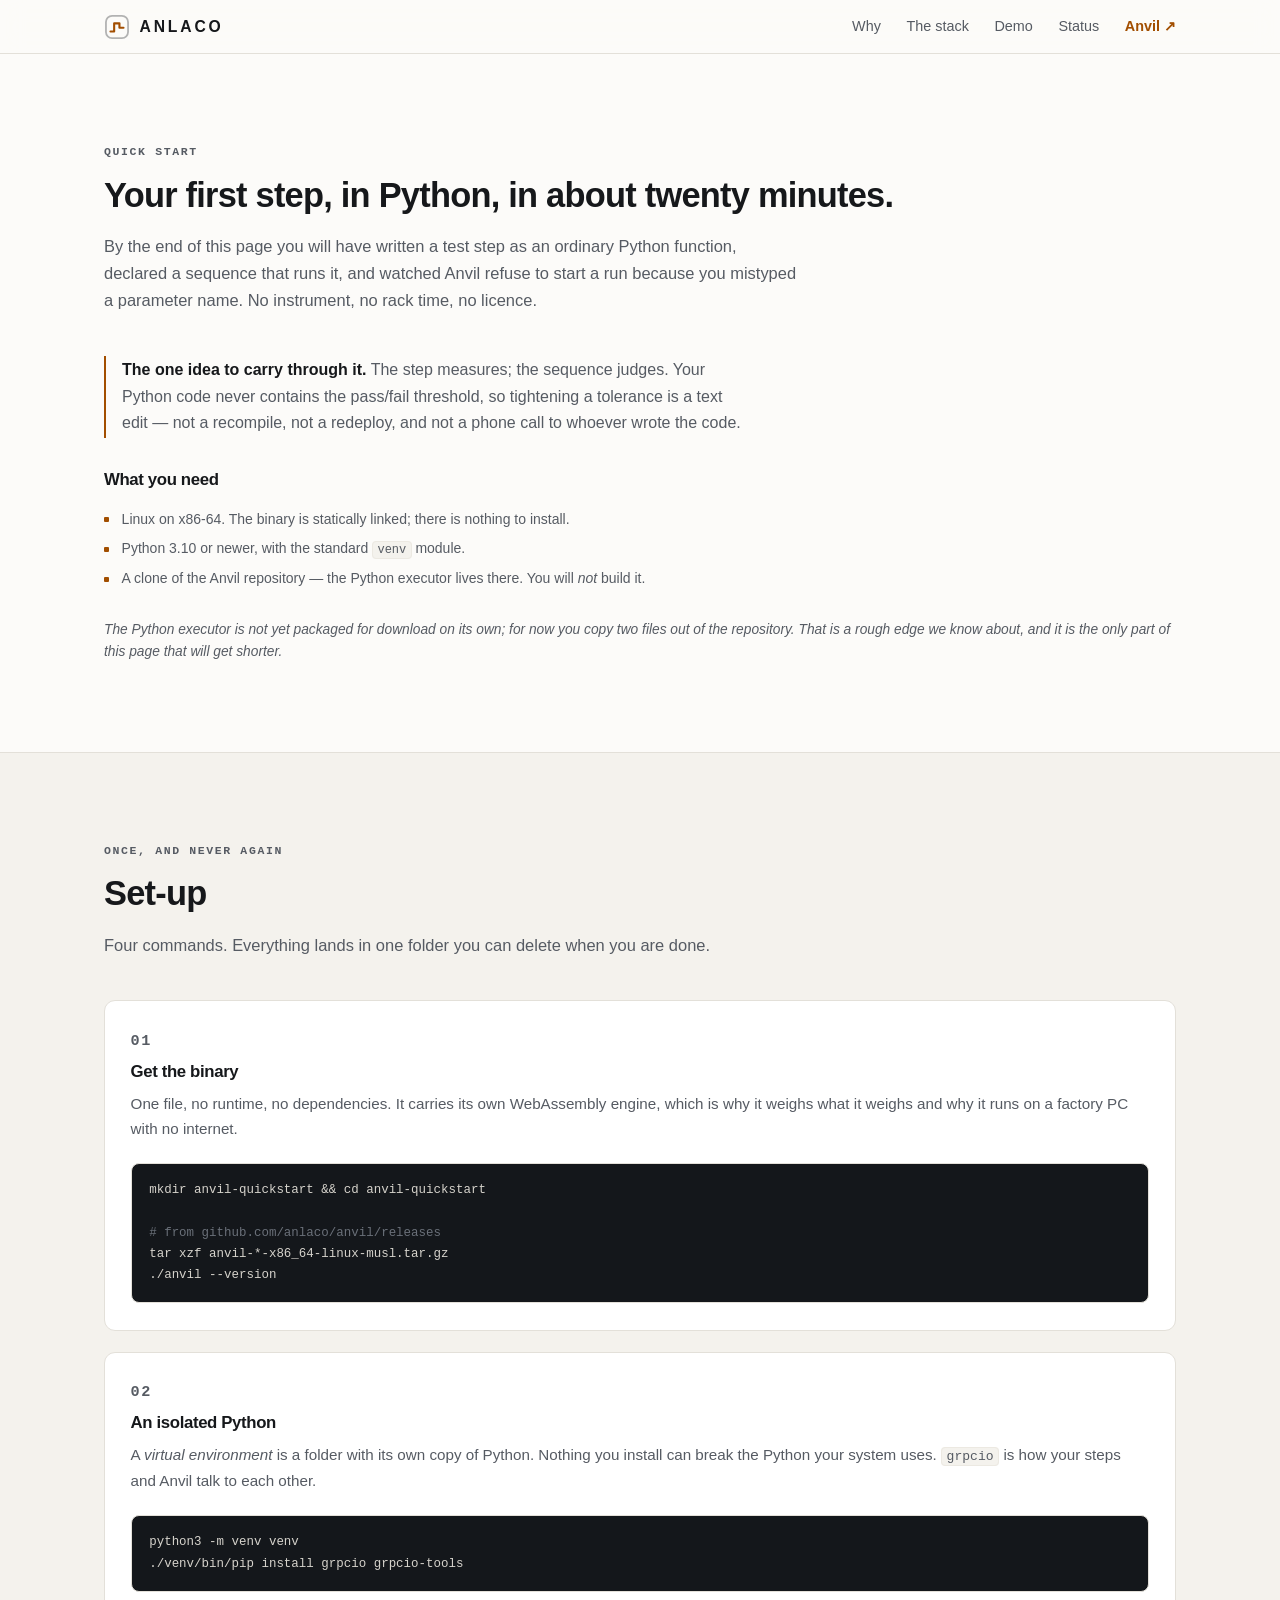
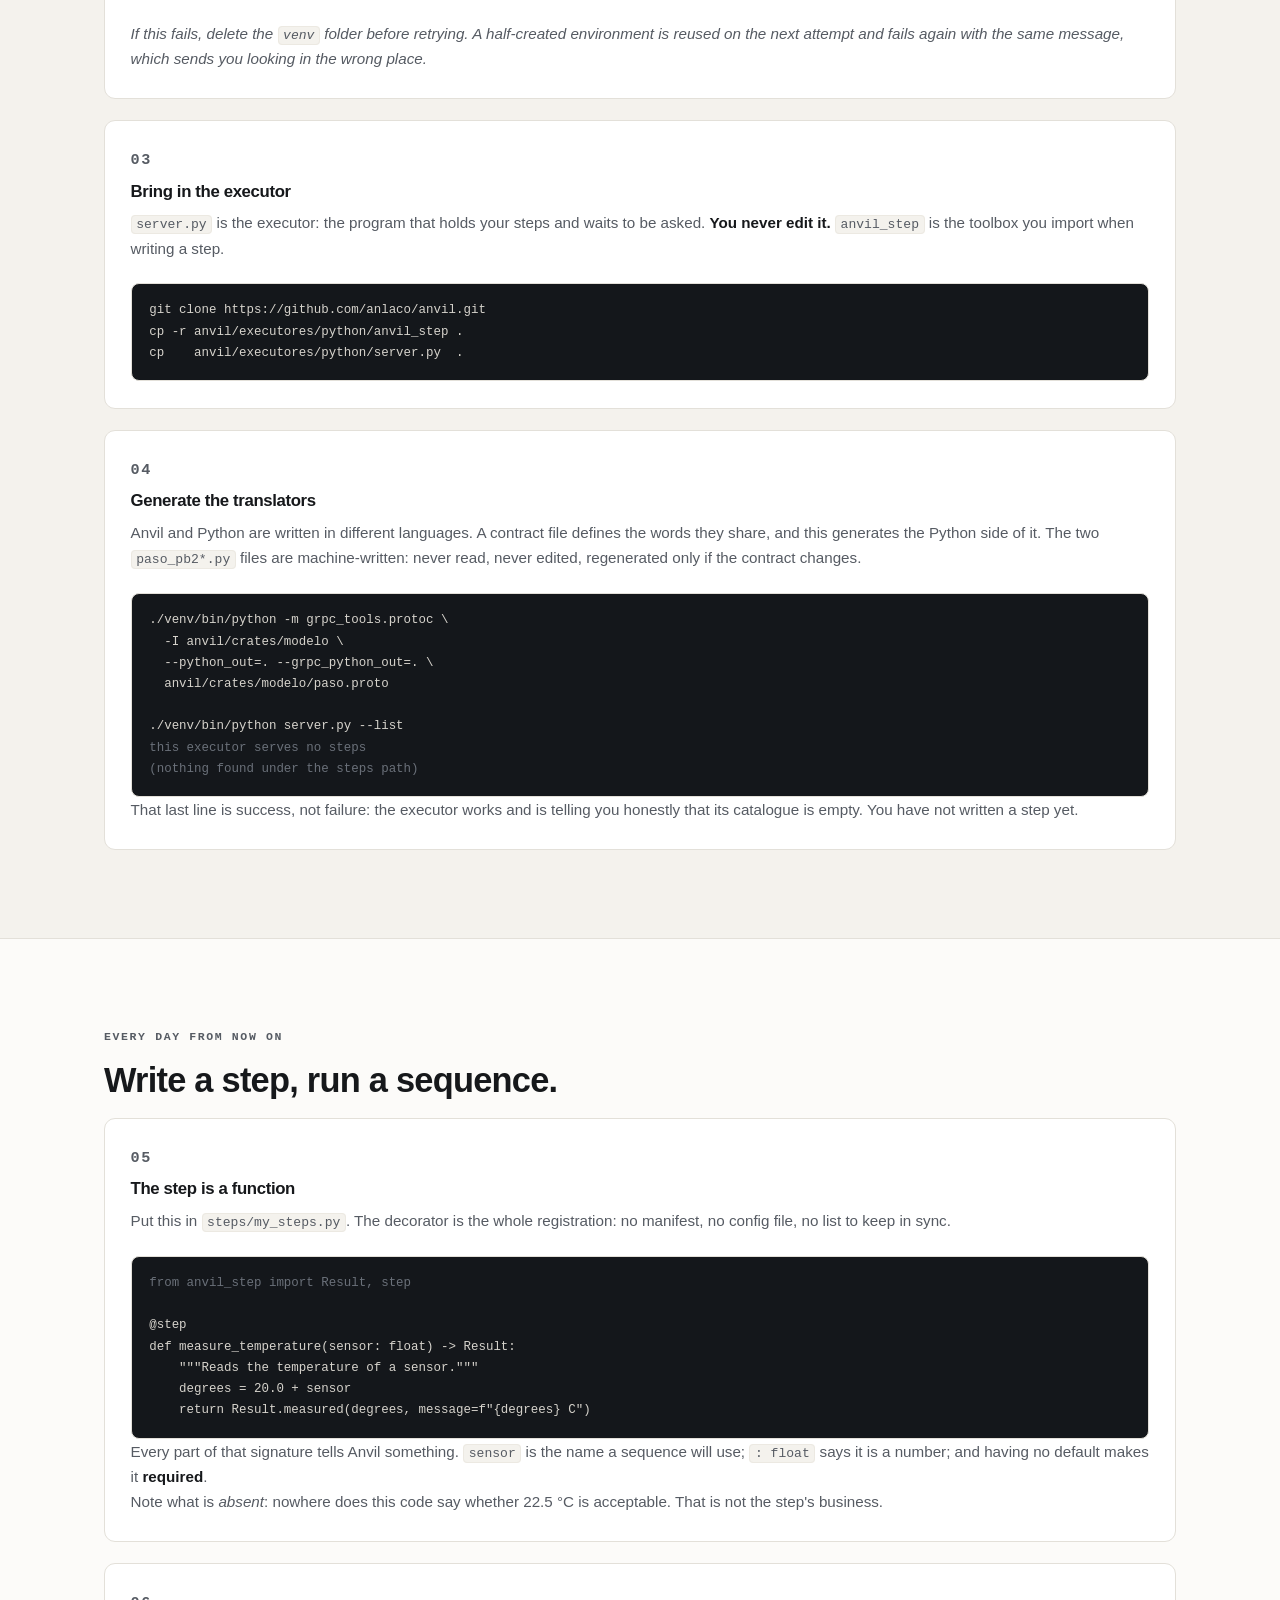
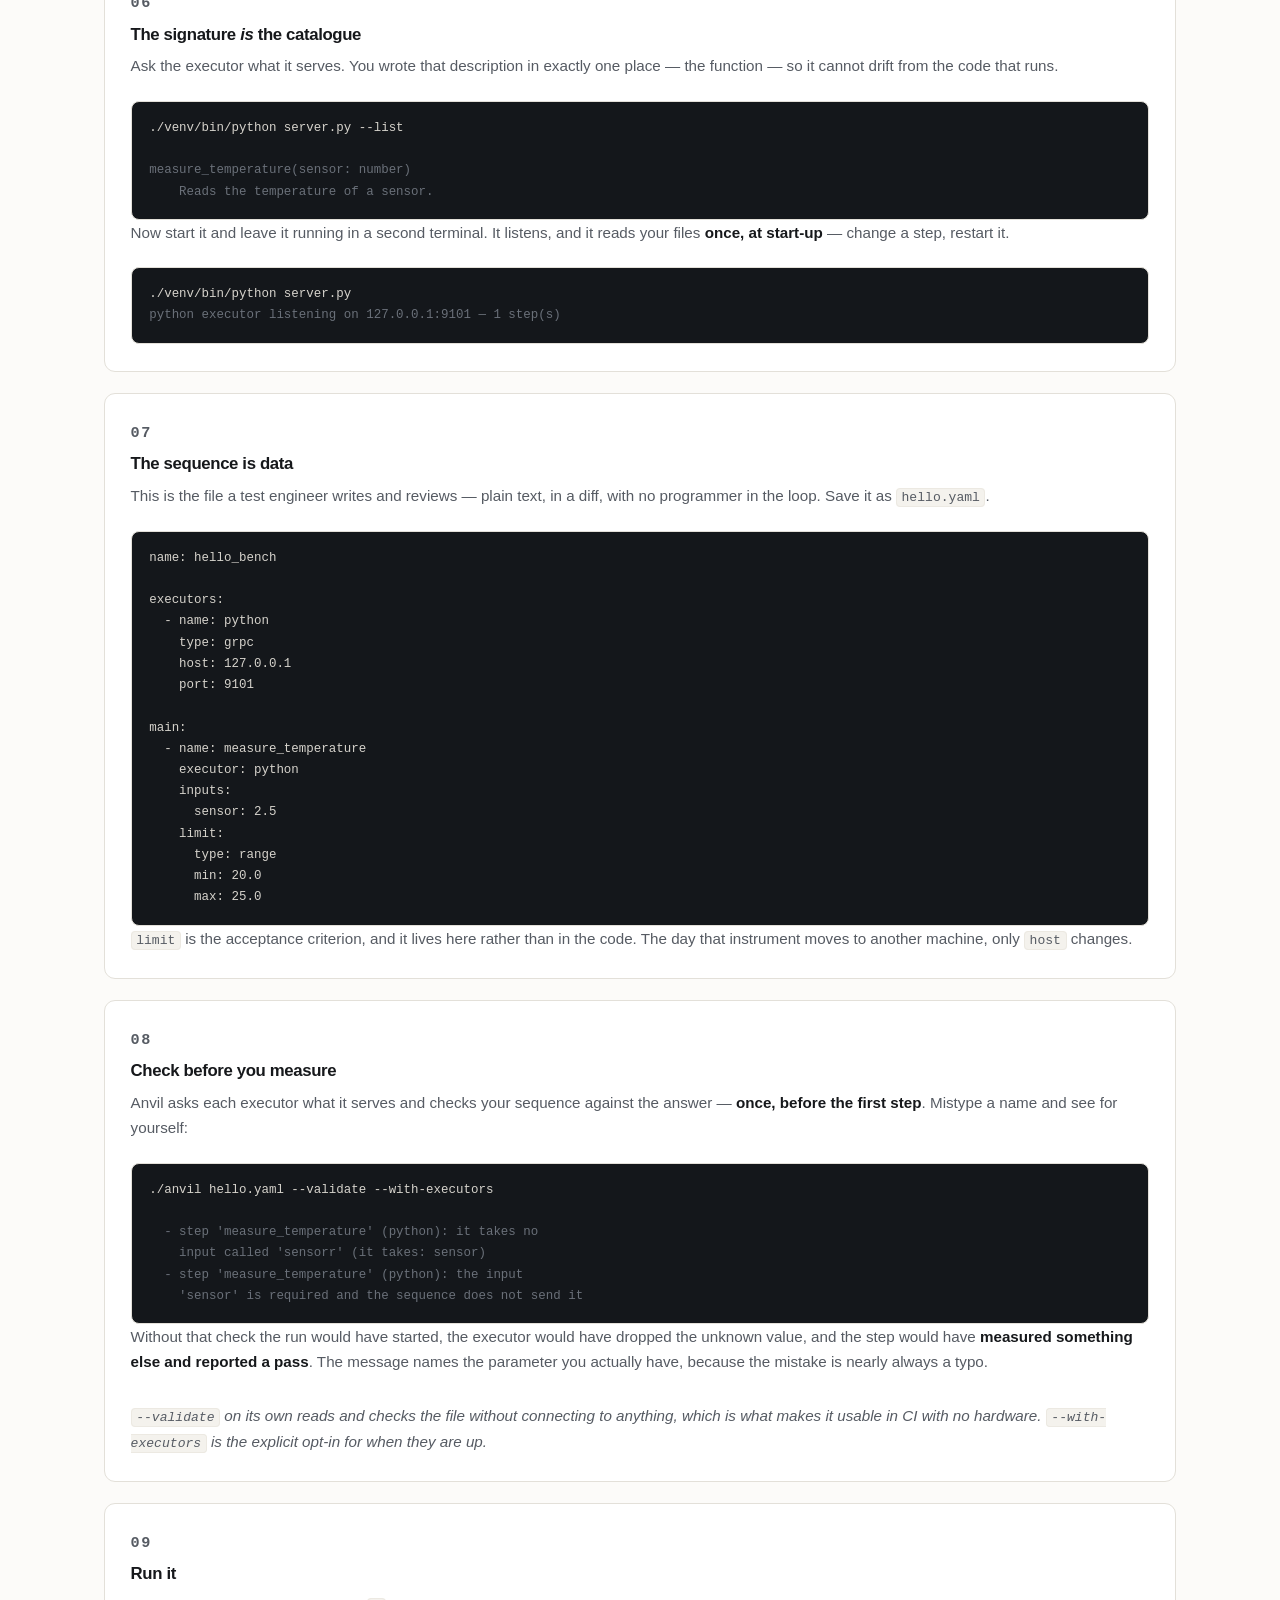
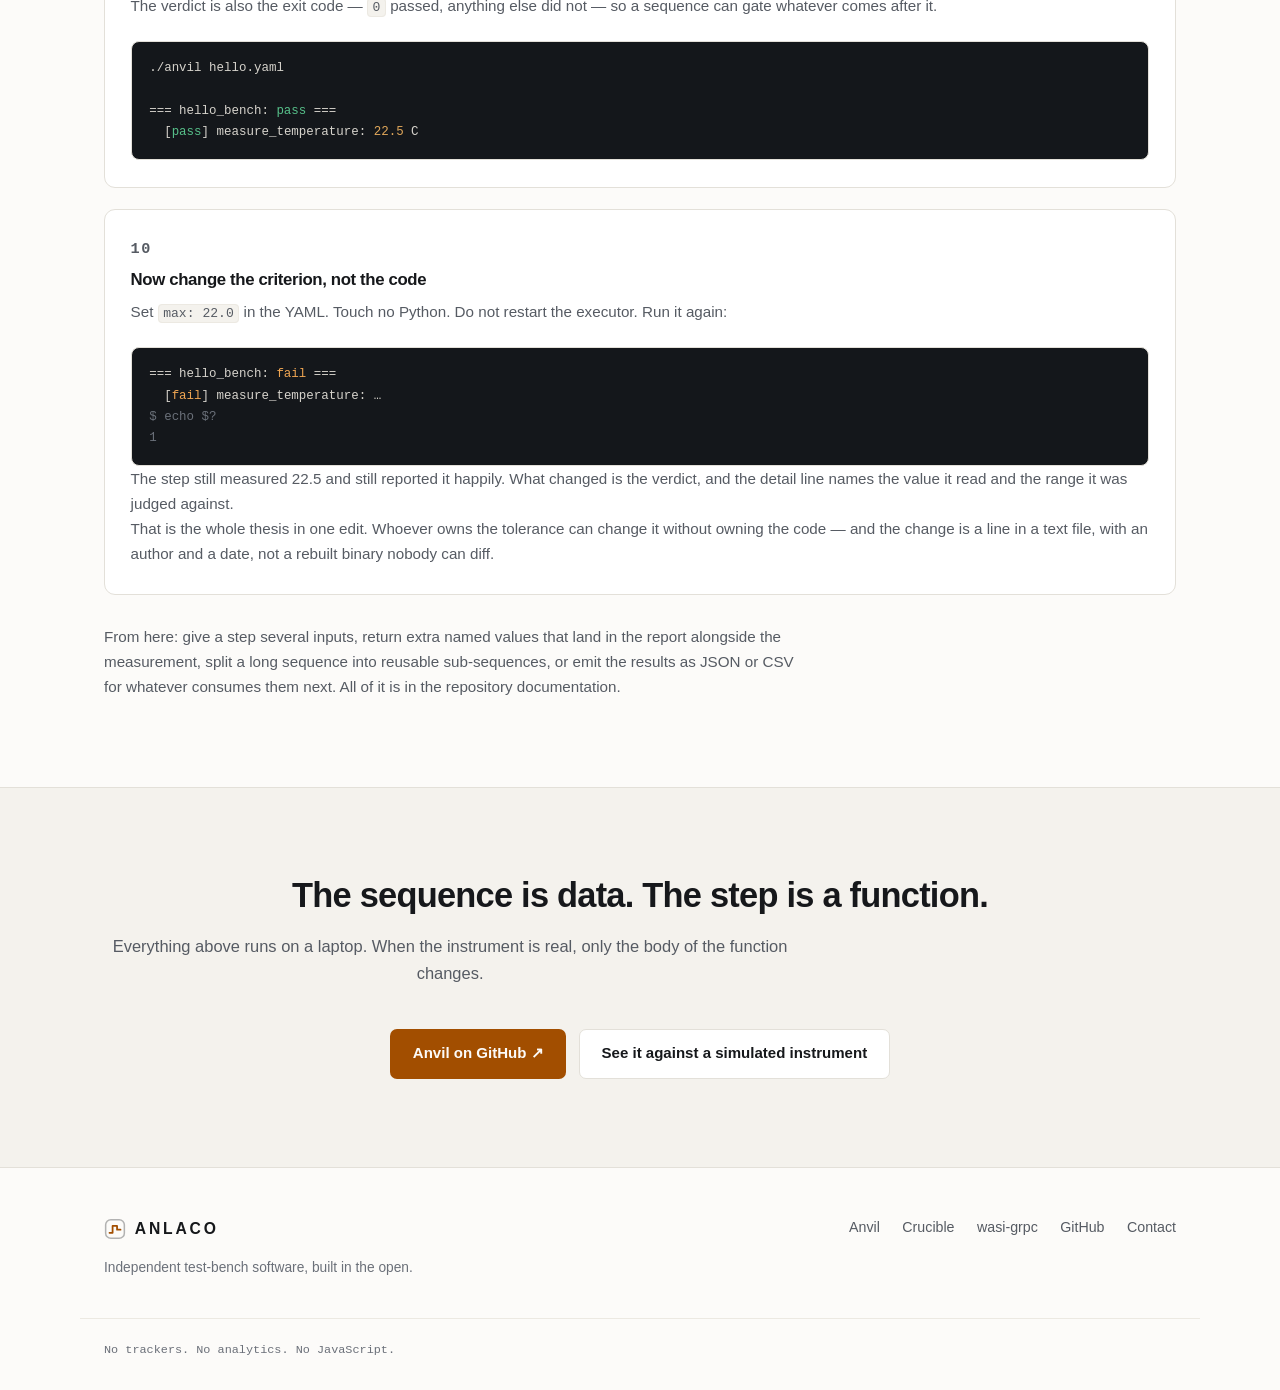
==== quickstart.html @ f44d519d "quickstart: escribir un paso en Python, de cero a secuencia corriendo La home enseña la demo contra " ====
<!DOCTYPE html>
<html lang="en">
<head>
<meta charset="utf-8">
<meta name="viewport" content="width=device-width, initial-scale=1">
<title>Quick start — write your first Anvil step in Python</title>
<meta name="description" content="From nothing to a running test sequence in about twenty minutes: write a step as a plain Python function, declare the sequence in YAML, and let Anvil check your names before it touches a unit. No instrument required.">
<meta name="theme-color" content="#0e1013" media="(prefers-color-scheme: dark)">
<meta name="theme-color" content="#fcfbf9" media="(prefers-color-scheme: light)">
<link rel="icon" href="favicon.svg" type="image/svg+xml">
<link rel="stylesheet" href="style.css">
<meta property="og:title" content="Quick start — write your first Anvil step in Python">
<meta property="og:description" content="A step is a decorated Python function. A sequence is a YAML file. Anvil asks the executor what it serves and checks your sequence before the first measurement.">
<meta property="og:type" content="article">
<meta property="og:url" content="https://anlaco.github.io/quickstart.html">
</head>
<body>

<a class="skip" href="#main">Skip to content</a>

<header class="nav">
  <div class="nav-inner">
    <a class="brand" href="/" aria-label="ANLACO — home">
      <svg class="mark" width="26" height="26" viewBox="0 0 32 32" aria-hidden="true">
        <rect x="2.4" y="2.4" width="27.2" height="27.2" rx="7.5" class="mark-frame"/>
        <path d="M8 21.5 L12.5 21.5 L12.5 11.5 L19 11.5 L19 17 L24 17" class="mark-trace"/>
      </svg>
      <span class="wordmark">ANLACO</span>
    </a>
    <nav aria-label="Main">
      <a href="/#thesis">Why</a>
      <a href="/#stack">The stack</a>
      <a href="/#demo">Demo</a>
      <a href="/#status">Status</a>
      <a class="nav-cta" href="https://github.com/anlaco/anvil">Anvil&nbsp;↗</a>
    </nav>
  </div>
</header>

<main id="main">

<!-- ─────────────────────────────── HERO ─────────────────────────────── -->
<section class="section">
  <div class="wrap">
    <p class="kicker">Quick start</p>
    <h2>Your first step, in Python, in about twenty minutes.</h2>
    <p class="intro">
      By the end of this page you will have written a test step as an ordinary
      Python function, declared a sequence that runs it, and watched Anvil
      refuse to start a run because you mistyped a parameter name. No
      instrument, no rack time, no licence.
    </p>

    <p class="hook">
      <strong>The one idea to carry through it.</strong> The step measures; the
      sequence judges. Your Python code never contains the pass/fail threshold,
      so tightening a tolerance is a text edit — not a recompile, not a
      redeploy, and not a phone call to whoever wrote the code.
    </p>

    <h3>What you need</h3>
    <ul class="facts">
      <li>Linux on x86-64. The binary is statically linked; there is nothing to install.</li>
      <li>Python 3.10 or newer, with the standard <code>venv</code> module.</li>
      <li>A clone of the Anvil repository — the Python executor lives there. You will <em>not</em> build it.</li>
    </ul>

    <p class="fineprint">
      The Python executor is not yet packaged for download on its own; for now
      you copy two files out of the repository. That is a rough edge we know
      about, and it is the only part of this page that will get shorter.
    </p>
  </div>
</section>

<!-- ───────────────────────────── SET-UP ─────────────────────────────── -->
<section class="band">
  <div class="wrap">
    <p class="kicker">Once, and never again</p>
    <h2>Set-up</h2>
    <p class="intro">
      Four commands. Everything lands in one folder you can delete when you are
      done.
    </p>

    <div class="steps steps-linear">

      <article class="step">
        <p class="step-n">01</p>
        <h3>Get the binary</h3>
        <p>
          One file, no runtime, no dependencies. It carries its own WebAssembly
          engine, which is why it weighs what it weighs and why it runs on a
          factory PC with no internet.
        </p>
<pre class="cmd">mkdir anvil-quickstart &amp;&amp; cd anvil-quickstart

<span class="c-d"># from github.com/anlaco/anvil/releases</span>
tar xzf anvil-*-x86_64-linux-musl.tar.gz
./anvil --version</pre>
      </article>

      <article class="step">
        <p class="step-n">02</p>
        <h3>An isolated Python</h3>
        <p>
          A <em>virtual environment</em> is a folder with its own copy of
          Python. Nothing you install can break the Python your system uses.
          <code>grpcio</code> is how your steps and Anvil talk to each other.
        </p>
<pre class="cmd">python3 -m venv venv
./venv/bin/pip install grpcio grpcio-tools</pre>
        <p class="fineprint">
          If this fails, delete the <code>venv</code> folder before retrying.
          A half-created environment is reused on the next attempt and fails
          again with the same message, which sends you looking in the wrong
          place.
        </p>
      </article>

      <article class="step">
        <p class="step-n">03</p>
        <h3>Bring in the executor</h3>
        <p>
          <code>server.py</code> is the executor: the program that holds your
          steps and waits to be asked. <strong>You never edit it.</strong>
          <code>anvil_step</code> is the toolbox you import when writing a step.
        </p>
<pre class="cmd">git clone https://github.com/anlaco/anvil.git
cp -r anvil/executores/python/anvil_step .
cp    anvil/executores/python/server.py  .</pre>
      </article>

      <article class="step">
        <p class="step-n">04</p>
        <h3>Generate the translators</h3>
        <p>
          Anvil and Python are written in different languages. A contract file
          defines the words they share, and this generates the Python side of
          it. The two <code>paso_pb2*.py</code> files are machine-written: never
          read, never edited, regenerated only if the contract changes.
        </p>
<pre class="cmd">./venv/bin/python -m grpc_tools.protoc \
  -I anvil/crates/modelo \
  --python_out=. --grpc_python_out=. \
  anvil/crates/modelo/paso.proto

./venv/bin/python server.py --list
<span class="c-d">this executor serves no steps
(nothing found under the steps path)</span></pre>
        <p>
          That last line is success, not failure: the executor works and is
          telling you honestly that its catalogue is empty. You have not
          written a step yet.
        </p>
      </article>

    </div>
  </div>
</section>

<!-- ──────────────────────────── THE WORK ────────────────────────────── -->
<section class="section">
  <div class="wrap">
    <p class="kicker">Every day from now on</p>
    <h2>Write a step, run a sequence.</h2>

    <div class="steps steps-linear">

      <article class="step">
        <p class="step-n">05</p>
        <h3>The step is a function</h3>
        <p>
          Put this in <code>steps/my_steps.py</code>. The decorator is the whole
          registration: no manifest, no config file, no list to keep in sync.
        </p>
<pre class="cmd"><span class="c-d">from anvil_step import Result, step</span>

@step
def measure_temperature(sensor: float) -&gt; Result:
    """Reads the temperature of a sensor."""
    degrees = 20.0 + sensor
    return Result.measured(degrees, message=f"{degrees} C")</pre>
        <p>
          Every part of that signature tells Anvil something.
          <code>sensor</code> is the name a sequence will use;
          <code>: float</code> says it is a number; and having no default makes
          it <strong>required</strong>.
        </p>
        <p>
          Note what is <em>absent</em>: nowhere does this code say whether
          22.5&nbsp;°C is acceptable. That is not the step's business.
        </p>
      </article>

      <article class="step">
        <p class="step-n">06</p>
        <h3>The signature <em>is</em> the catalogue</h3>
        <p>
          Ask the executor what it serves. You wrote that description in exactly
          one place — the function — so it cannot drift from the code that runs.
        </p>
<pre class="cmd">./venv/bin/python server.py --list

<span class="c-d">measure_temperature(sensor: number)
    Reads the temperature of a sensor.</span></pre>
        <p>
          Now start it and leave it running in a second terminal. It listens,
          and it reads your files <strong>once, at start-up</strong> — change a
          step, restart it.
        </p>
<pre class="cmd">./venv/bin/python server.py
<span class="c-d">python executor listening on 127.0.0.1:9101 — 1 step(s)</span></pre>
      </article>

      <article class="step">
        <p class="step-n">07</p>
        <h3>The sequence is data</h3>
        <p>
          This is the file a test engineer writes and reviews — plain text, in a
          diff, with no programmer in the loop. Save it as
          <code>hello.yaml</code>.
        </p>
<pre class="cmd">name: hello_bench

executors:
  - name: python
    type: grpc
    host: 127.0.0.1
    port: 9101

main:
  - name: measure_temperature
    executor: python
    inputs:
      sensor: 2.5
    limit:
      type: range
      min: 20.0
      max: 25.0</pre>
        <p>
          <code>limit</code> is the acceptance criterion, and it lives here
          rather than in the code. The day that instrument moves to another
          machine, only <code>host</code> changes.
        </p>
      </article>

      <article class="step">
        <p class="step-n">08</p>
        <h3>Check before you measure</h3>
        <p>
          Anvil asks each executor what it serves and checks your sequence
          against the answer — <strong>once, before the first step</strong>.
          Mistype a name and see for yourself:
        </p>
<pre class="cmd">./anvil hello.yaml --validate --with-executors

<span class="c-d">  - step 'measure_temperature' (python): it takes no
    input called 'sensorr' (it takes: sensor)
  - step 'measure_temperature' (python): the input
    'sensor' is required and the sequence does not send it</span></pre>
        <p>
          Without that check the run would have started, the executor would have
          dropped the unknown value, and the step would have
          <strong>measured something else and reported a pass</strong>. The
          message names the parameter you actually have, because the mistake is
          nearly always a typo.
        </p>
        <p class="fineprint">
          <code>--validate</code> on its own reads and checks the file without
          connecting to anything, which is what makes it usable in CI with no
          hardware. <code>--with-executors</code> is the explicit opt-in for
          when they are up.
        </p>
      </article>

      <article class="step">
        <p class="step-n">09</p>
        <h3>Run it</h3>
        <p>
          The verdict is also the exit code — <code>0</code> passed, anything
          else did not — so a sequence can gate whatever comes after it.
        </p>
<pre class="cmd">./anvil hello.yaml

=== hello_bench: <span class="c-ok">pass</span> ===
  [<span class="c-ok">pass</span>] measure_temperature: <span class="c-n">22.5</span> C</pre>
      </article>

      <article class="step">
        <p class="step-n">10</p>
        <h3>Now change the criterion, not the code</h3>
        <p>
          Set <code>max: 22.0</code> in the YAML. Touch no Python. Do not
          restart the executor. Run it again:
        </p>
<pre class="cmd">=== hello_bench: <span class="c-p">fail</span> ===
  [<span class="c-p">fail</span>] measure_temperature: …
<span class="c-d">$ echo $?
1</span></pre>
        <p>
          The step still measured 22.5 and still reported it happily. What
          changed is the verdict, and the detail line names the value it read
          and the range it was judged against.
        </p>
        <p>
          That is the whole thesis in one edit. Whoever owns the tolerance can
          change it without owning the code — and the change is a line in a
          text file, with an author and a date, not a rebuilt binary nobody can
          diff.
        </p>
      </article>

    </div>

    <p class="demo-note">
      From here: give a step several inputs, return extra named values that land
      in the report alongside the measurement, split a long sequence into
      reusable sub-sequences, or emit the results as JSON or CSV for whatever
      consumes them next. All of it is in the repository documentation.
    </p>
  </div>
</section>

<!-- ─────────────────────────────── CTA ──────────────────────────────── -->
<section class="band band-end">
  <div class="wrap center">
    <h2>The sequence is data. The step is a function.</h2>
    <p class="intro center">
      Everything above runs on a laptop. When the instrument is real, only the
      body of the function changes.
    </p>
    <p class="cta cta-center">
      <a class="btn btn-solid" href="https://github.com/anlaco/anvil">Anvil on GitHub&nbsp;↗</a>
      <a class="btn btn-line" href="/#demo">See it against a simulated instrument</a>
    </p>
  </div>
</section>

</main>

<footer class="footer">
  <div class="wrap footer-inner">
    <div class="footer-brand">
      <svg class="mark" width="22" height="22" viewBox="0 0 32 32" aria-hidden="true">
        <rect x="2.4" y="2.4" width="27.2" height="27.2" rx="7.5" class="mark-frame"/>
        <path d="M8 21.5 L12.5 21.5 L12.5 11.5 L19 11.5 L19 17 L24 17" class="mark-trace"/>
      </svg>
      <span class="wordmark">ANLACO</span>
      <p>Independent test-bench software, built in the open.</p>
    </div>
    <nav class="footer-links" aria-label="Footer">
      <a href="https://github.com/anlaco/anvil">Anvil</a>
      <a href="https://github.com/anlaco/Crucible">Crucible</a>
      <a href="https://github.com/anlaco/wasi-grpc">wasi-grpc</a>
      <a href="https://github.com/anlaco">GitHub</a>
      <a href="mailto:anlaco@proton.me">Contact</a>
    </nav>
  </div>
  <div class="wrap footer-note">
    <p>No trackers. No analytics. No JavaScript.</p>
  </div>
</footer>

</body>
</html>
---- style.css ----
/* ANLACO — static site. No build, no framework, no JavaScript.
   Brand: paper + ink, amber-phosphor accent (the colour of a bench
   instrument's display), a step-signal mark, generous measure. */

/* ── Tokens ─────────────────────────────────────────────────────── */
:root {
  --bg:        #fcfbf9;
  --bg-alt:    #f4f2ed;
  --surface:   #ffffff;
  --code-bg:   #14171b;
  --ink:       #16181b;
  --ink-2:     #565b63;
  --ink-3:     #6b7079;
  --line:      #e3e0d9;
  --line-soft: #ece9e2;
  --accent:    #a24e00;
  --accent-hi: #c25f04;
  --accent-bg: #fbf1e4;
  --ok:        #1b6e45;
  --ok-bg:     #e8f3ec;
  --wip:       #8a5a00;
  --wip-bg:    #fbf1e0;
  --shadow:    0 1px 2px rgba(20,23,27,.04), 0 8px 24px rgba(20,23,27,.05);

  --sans: -apple-system, BlinkMacSystemFont, "Segoe UI", Roboto,
          "Helvetica Neue", Arial, sans-serif;
  --mono: ui-monospace, "SF Mono", SFMono-Regular, Menlo, Consolas,
          "Liberation Mono", monospace;

  --wrap: 1120px;
}

@media (prefers-color-scheme: dark) {
  :root {
    --bg:        #0e1013;
    --bg-alt:    #14171b;
    --surface:   #171a1f;
    --code-bg:   #0a0c0f;
    --ink:       #e9e7e1;
    --ink-2:     #a0a5ad;
    --ink-3:     #767c85;
    --line:      #272b32;
    --line-soft: #1e2228;
    --accent:    #f0a653;
    --accent-hi: #f7bd77;
    --accent-bg: #241a10;
    --ok:        #57c08a;
    --ok-bg:     #12241a;
    --wip:       #e0a75a;
    --wip-bg:    #241c0f;
    --shadow:    0 1px 2px rgba(0,0,0,.3), 0 8px 28px rgba(0,0,0,.28);
  }
}

*, *::before, *::after { box-sizing: border-box; margin: 0; padding: 0; }

html { scroll-behavior: smooth; -webkit-text-size-adjust: 100%; }

body {
  background: var(--bg);
  color: var(--ink);
  font: 16px/1.65 var(--sans);
  -webkit-font-smoothing: antialiased;
  -moz-osx-font-smoothing: grayscale;
}

::selection { background: var(--accent); color: var(--bg); }

.wrap { max-width: var(--wrap); margin: 0 auto; padding: 0 1.5rem; }
.wrap.narrow { max-width: 760px; }
.center { text-align: center; }

.skip {
  position: absolute; left: -9999px;
  background: var(--accent); color: #fff;
  padding: .7rem 1.1rem; border-radius: 0 0 6px 0; z-index: 200;
}
.skip:focus { left: 0; top: 0; }

a { color: var(--accent); }
a:focus-visible, .btn:focus-visible {
  outline: 2px solid var(--accent); outline-offset: 3px; border-radius: 3px;
}

/* ── Brand mark ─────────────────────────────────────────────────── */
.mark { display: block; flex: 0 0 auto; }
.mark-frame { fill: none; stroke: currentColor; stroke-width: 2.2; opacity: .32; }
.mark-trace {
  fill: none; stroke: var(--accent); stroke-width: 2.6;
  stroke-linecap: round; stroke-linejoin: round;
}
.brand, .footer-brand { color: var(--ink); }
.wordmark {
  font-weight: 700; font-size: .98rem;
  letter-spacing: .18em; text-transform: uppercase;
}

/* ── Nav ────────────────────────────────────────────────────────── */
.nav {
  position: sticky; top: 0; z-index: 100;
  background: var(--bg);
  background: color-mix(in srgb, var(--bg) 88%, transparent);
  backdrop-filter: saturate(180%) blur(12px);
  border-bottom: 1px solid var(--line);
}
.nav-inner {
  max-width: var(--wrap); margin: 0 auto; padding: .85rem 1.5rem;
  display: flex; align-items: center; justify-content: space-between; gap: 1rem;
}
.brand { display: flex; align-items: center; gap: .6rem; text-decoration: none; }
.nav nav { display: flex; align-items: center; gap: 1.6rem; }
.nav nav a {
  color: var(--ink-2); text-decoration: none;
  font-size: .9rem; font-weight: 500; transition: color .15s;
}
.nav nav a:hover { color: var(--ink); }
.nav-cta { color: var(--accent) !important; font-weight: 600 !important; }
@media (max-width: 780px) {
  .nav nav a:not(.nav-cta) { display: none; }
}

/* ── Type scale ─────────────────────────────────────────────────── */
h1, h2, h3 { letter-spacing: -.022em; line-height: 1.15; font-weight: 700; }

h1 { font-size: clamp(2.3rem, 5.2vw, 3.5rem); line-height: 1.06; }
h1 em {
  font-style: normal; color: var(--accent);
  box-shadow: inset 0 -.14em 0 var(--accent-bg);
}
h2 { font-size: clamp(1.65rem, 3.2vw, 2.15rem); margin-bottom: 1.1rem; }
h3 { font-size: 1.05rem; }

.kicker {
  font-family: var(--mono); font-size: .72rem; font-weight: 600;
  letter-spacing: .14em; text-transform: uppercase;
  color: var(--accent); margin-bottom: .9rem;
}
.eyebrow {
  font-family: var(--mono); font-size: .74rem;
  letter-spacing: .06em; color: var(--ink-3); margin-bottom: 1.4rem;
}
.lead { font-size: 1.09rem; color: var(--ink-2); margin: 1.4rem 0 2rem; max-width: 40em; }
.lead strong, .band p strong, .section p strong { color: var(--ink); font-weight: 600; }
.intro { font-size: 1.03rem; color: var(--ink-2); max-width: 42em; margin-bottom: 2.6rem; }

p code, li code, dd code {
  font-family: var(--mono); font-size: .86em;
  background: var(--bg-alt); border: 1px solid var(--line-soft);
  padding: .08em .35em; border-radius: 4px;
}

/* ── Buttons ────────────────────────────────────────────────────── */
.cta { display: flex; gap: .8rem; flex-wrap: wrap; }
.cta-center { justify-content: center; margin-top: 2rem; }
.btn {
  display: inline-block; padding: .72rem 1.35rem; border-radius: 7px;
  font-size: .94rem; font-weight: 600; text-decoration: none;
  border: 1px solid transparent; transition: all .15s;
}
.btn-solid { background: var(--accent); color: var(--bg); }
.btn-solid:hover { background: var(--accent-hi); transform: translateY(-1px); }
.btn-line { color: var(--ink); border-color: var(--line); background: var(--surface); }
.btn-line:hover { border-color: var(--accent); color: var(--accent); }

/* ── Hero ───────────────────────────────────────────────────────── */
.hero { padding: 5.5rem 0 4.5rem; border-bottom: 1px solid var(--line); }
.hero-grid {
  display: grid; grid-template-columns: 1.05fr .95fr;
  gap: 3.5rem; align-items: center;
}
.hero-copy { min-width: 0; }
@media (max-width: 940px) {
  .hero { padding: 3.2rem 0 3rem; }
  .hero-grid { grid-template-columns: 1fr; gap: 2.5rem; }
}

/* ── Terminal ───────────────────────────────────────────────────── */
.term {
  background: var(--code-bg); border: 1px solid var(--line);
  border-radius: 11px; overflow: hidden; box-shadow: var(--shadow);
}
.term-bar {
  display: flex; align-items: center; gap: .45rem;
  padding: .65rem .9rem; border-bottom: 1px solid rgba(255,255,255,.07);
  background: rgba(255,255,255,.03);
}
.dot { width: 10px; height: 10px; border-radius: 50%; background: #3a4048; }
.term-title {
  margin-left: .6rem; font-family: var(--mono);
  font-size: .72rem; color: #767c85;
}
.term pre {
  padding: 1.3rem 1.4rem; overflow-x: auto;
  font-family: var(--mono); font-size: .8rem; line-height: 1.75;
  color: #d6d3cc;
}
@media (max-width: 480px) {
  .term pre { font-size: .71rem; padding: 1.1rem 1rem; }
  pre.cmd   { font-size: .71rem; }
}
.c-p  { color: #f0a653; }
.c-ok { color: #57c08a; }
.c-n  { color: #e0a75a; }
.c-d  { color: #6a7079; }

/* ── Hero hook ──────────────────────────────────────────────────── */
.hook {
  font-size: 1rem; color: var(--ink-2);
  border-left: 2px solid var(--accent);
  padding: .1rem 0 .1rem 1rem; margin: 0 0 2rem; max-width: 40em;
}
.hook strong { color: var(--ink); font-weight: 600; }

/* ── Demo steps ─────────────────────────────────────────────────── */
.steps {
  display: grid; grid-template-columns: repeat(2, 1fr); gap: 1.3rem;
}
@media (max-width: 860px) { .steps { grid-template-columns: 1fr; } }
/* A walkthrough is read top to bottom: one column, whatever the width. */
.steps-linear { grid-template-columns: 1fr; }
.step {
  background: var(--surface); border: 1px solid var(--line);
  border-radius: 11px; padding: 1.7rem 1.6rem;
  display: flex; flex-direction: column; min-width: 0;
}
.step-n {
  font-family: var(--mono); font-size: .74rem; font-weight: 600;
  letter-spacing: .1em; color: var(--accent); margin-bottom: .5rem;
}
.step h3 { margin-bottom: .6rem; }
.step p { color: var(--ink-2); font-size: .95rem; }
pre.cmd {
  margin-top: auto; background: var(--code-bg);
  border: 1px solid var(--line); border-radius: 8px;
  padding: 1rem 1.1rem; overflow-x: auto;
  font-family: var(--mono); font-size: .78rem; line-height: 1.7;
  color: #d6d3cc;
}
.step pre.cmd { margin-top: 1.4rem; }
.demo-note {
  margin-top: 1.8rem; max-width: 46em;
  color: var(--ink-2); font-size: .95rem;
}

/* ── Sections ───────────────────────────────────────────────────── */
.section { padding: 5.5rem 0; }
.band {
  padding: 5.5rem 0; background: var(--bg-alt);
  border-top: 1px solid var(--line); border-bottom: 1px solid var(--line);
}
.band p, .section p, .status-list dd { color: var(--ink-2); }
.band .narrow p + p, .section .narrow p + p { margin-top: 1.1rem; }
@media (max-width: 700px) { .section, .band { padding: 3.5rem 0; } }

blockquote {
  margin: 2.4rem 0 0; padding: .2rem 0 .2rem 1.4rem;
  border-left: 3px solid var(--accent);
  font-size: 1.2rem; line-height: 1.5; font-weight: 500;
  color: var(--ink); letter-spacing: -.01em;
}

/* ── Diagram ────────────────────────────────────────────────────── */
.diagram { margin: 0 0 3rem; }
.diagram svg {
  display: block; width: 100%; height: auto;
  background: var(--surface);
  border: 1px solid var(--line); border-radius: 11px;
  padding: 1.2rem; box-shadow: var(--shadow);
}
.diagram figcaption {
  margin-top: .9rem; font-size: .88rem; color: var(--ink-3);
  text-align: center; font-style: italic;
}
.d-box { fill: var(--bg-alt); stroke: var(--line); stroke-width: 1.4; }
.d-box-soft { fill: var(--surface); }
.d-box-key { fill: var(--accent-bg); stroke: var(--accent); }
.d-box-dash { fill: none; stroke: var(--ink-3); stroke-dasharray: 5 4; }
.d-t { fill: var(--ink); font: 600 14px var(--sans); }
.d-t-key { fill: var(--accent); }
.d-s { fill: var(--ink-3); font: 400 11.5px var(--sans); }
.d-lbl { fill: var(--ink-3); font: 500 10.5px var(--mono); }
.d-arrow, .d-arrow-plain {
  fill: none; stroke: var(--ink-3); stroke-width: 1.4; stroke-linecap: round;
}
.d-arrow { marker-end: url(#ah); }
.d-head { fill: var(--ink-3); }

/* ── Project cards ──────────────────────────────────────────────── */
.cards {
  display: grid; grid-template-columns: repeat(3, 1fr); gap: 1.3rem;
}
@media (max-width: 1000px) { .cards { grid-template-columns: 1fr; max-width: 640px; } }
.card {
  background: var(--surface); border: 1px solid var(--line);
  border-radius: 11px; padding: 1.7rem 1.6rem;
  display: flex; flex-direction: column;
  transition: border-color .15s, transform .15s;
}
.card:hover { border-color: var(--accent); transform: translateY(-2px); }
.card-head {
  display: flex; align-items: center; justify-content: space-between;
  gap: .7rem; flex-wrap: wrap; margin-bottom: .15rem;
}
.card h3 { font-size: 1.22rem; color: var(--ink); }
.card-role {
  font-family: var(--mono); font-size: .74rem; letter-spacing: .05em;
  color: var(--ink-3); text-transform: uppercase; margin-bottom: 1rem;
}
.card > p { font-size: .93rem; color: var(--ink-2); }
.facts { list-style: none; margin: 1.2rem 0 1.4rem; }
.facts li {
  position: relative; padding-left: 1.1rem; margin-bottom: .5rem;
  font-size: .875rem; color: var(--ink-2); line-height: 1.55;
}
.facts li::before {
  content: ""; position: absolute; left: 0; top: .62em;
  width: 5px; height: 5px; border-radius: 1px; background: var(--accent);
}
.card-foot {
  margin-top: auto; padding-top: 1rem; border-top: 1px solid var(--line-soft);
  display: flex; align-items: center; justify-content: space-between;
  gap: .8rem; flex-wrap: wrap; font-size: .84rem;
}
.card-foot a { text-decoration: none; font-weight: 600; }
.card-foot a:hover { text-decoration: underline; }
.lic { font-family: var(--mono); font-size: .76rem; color: var(--ink-3); }

/* ── Chips ──────────────────────────────────────────────────────── */
.chip {
  display: inline-block; font-family: var(--mono);
  font-size: .68rem; font-weight: 600; letter-spacing: .03em;
  padding: .22rem .55rem; border-radius: 5px; white-space: nowrap;
}
.chip-live { color: var(--ok); background: var(--ok-bg); }
.chip-wip  { color: var(--wip); background: var(--wip-bg); }

/* ── Principles ─────────────────────────────────────────────────── */
.principles {
  list-style: none; margin: 2.6rem 0 0;
  display: grid; grid-template-columns: 1fr 1fr; gap: 2.2rem 3rem;
}
@media (max-width: 820px) { .principles { grid-template-columns: 1fr; gap: 1.9rem; } }
.principles li { position: relative; padding-top: .3rem; }
.principles .num {
  display: block; font-family: var(--mono); font-size: .78rem;
  font-weight: 700; color: var(--accent); margin-bottom: .5rem;
  letter-spacing: .08em;
}
.principles h3 { margin-bottom: .5rem; font-size: 1.1rem; }
.principles p { font-size: .93rem; }
.principles em { color: var(--ink); font-style: normal; font-weight: 600; }

/* ── Licence cards ──────────────────────────────────────────────── */
.lic-grid {
  display: grid; grid-template-columns: 1fr 1fr; gap: 1.3rem; margin-top: 3.2rem;
}
@media (max-width: 820px) { .lic-grid { grid-template-columns: 1fr; } }
.lic-card {
  background: var(--surface); border: 1px solid var(--line);
  border-radius: 11px; padding: 1.6rem;
}
.lic-card.lic-strong { background: var(--accent-bg); border-color: var(--accent); }
.lic-card h3 { font-family: var(--mono); font-size: .95rem; color: var(--ink); }
.lic-card.lic-strong h3 { color: var(--accent); }
.lic-what {
  font-size: .82rem; color: var(--ink-3);
  margin: .3rem 0 .9rem; font-weight: 500;
}
.lic-card > p:last-child { font-size: .92rem; color: var(--ink-2); }
.lic-card em { font-style: italic; color: var(--ink); }

/* ── Status list ────────────────────────────────────────────────── */
.status-list { margin-top: 2.4rem; }
.status-list dt {
  display: flex; align-items: center; gap: .7rem;
  font-weight: 700; font-size: 1rem; color: var(--ink);
  margin-top: 1.8rem;
}
.status-list dt:first-child { margin-top: 0; }
.status-list dd {
  margin: .55rem 0 0 0; padding-left: 1.1rem;
  border-left: 2px solid var(--line);
  font-size: .94rem;
}

/* ── Contact ────────────────────────────────────────────────────── */
.band-end { border-bottom: none; }
.fineprint { margin-top: 1.8rem; font-size: .86rem; color: var(--ink-3); font-style: italic; }

/* ── Footer ─────────────────────────────────────────────────────── */
.footer { background: var(--bg); border-top: 1px solid var(--line); padding: 3rem 0 1.8rem; }
.footer-inner {
  display: flex; justify-content: space-between; align-items: flex-start;
  gap: 2rem; flex-wrap: wrap;
}
.footer-brand { display: flex; align-items: center; flex-wrap: wrap; gap: .55rem; }
.footer-brand p {
  flex-basis: 100%; margin-top: .4rem;
  font-size: .86rem; color: var(--ink-3);
}
.footer-links { display: flex; gap: 1.4rem; flex-wrap: wrap; }
.footer-links a {
  color: var(--ink-2); text-decoration: none; font-size: .89rem; font-weight: 500;
}
.footer-links a:hover { color: var(--accent); }
.footer-note {
  margin-top: 2.4rem; padding-top: 1.4rem; border-top: 1px solid var(--line-soft);
}
.footer-note p { font-family: var(--mono); font-size: .74rem; color: var(--ink-3); }

@media (prefers-reduced-motion: reduce) {
  html { scroll-behavior: auto; }
  *, *::before, *::after { transition: none !important; animation: none !important; }
  .btn-solid:hover, .card:hover { transform: none; }
}
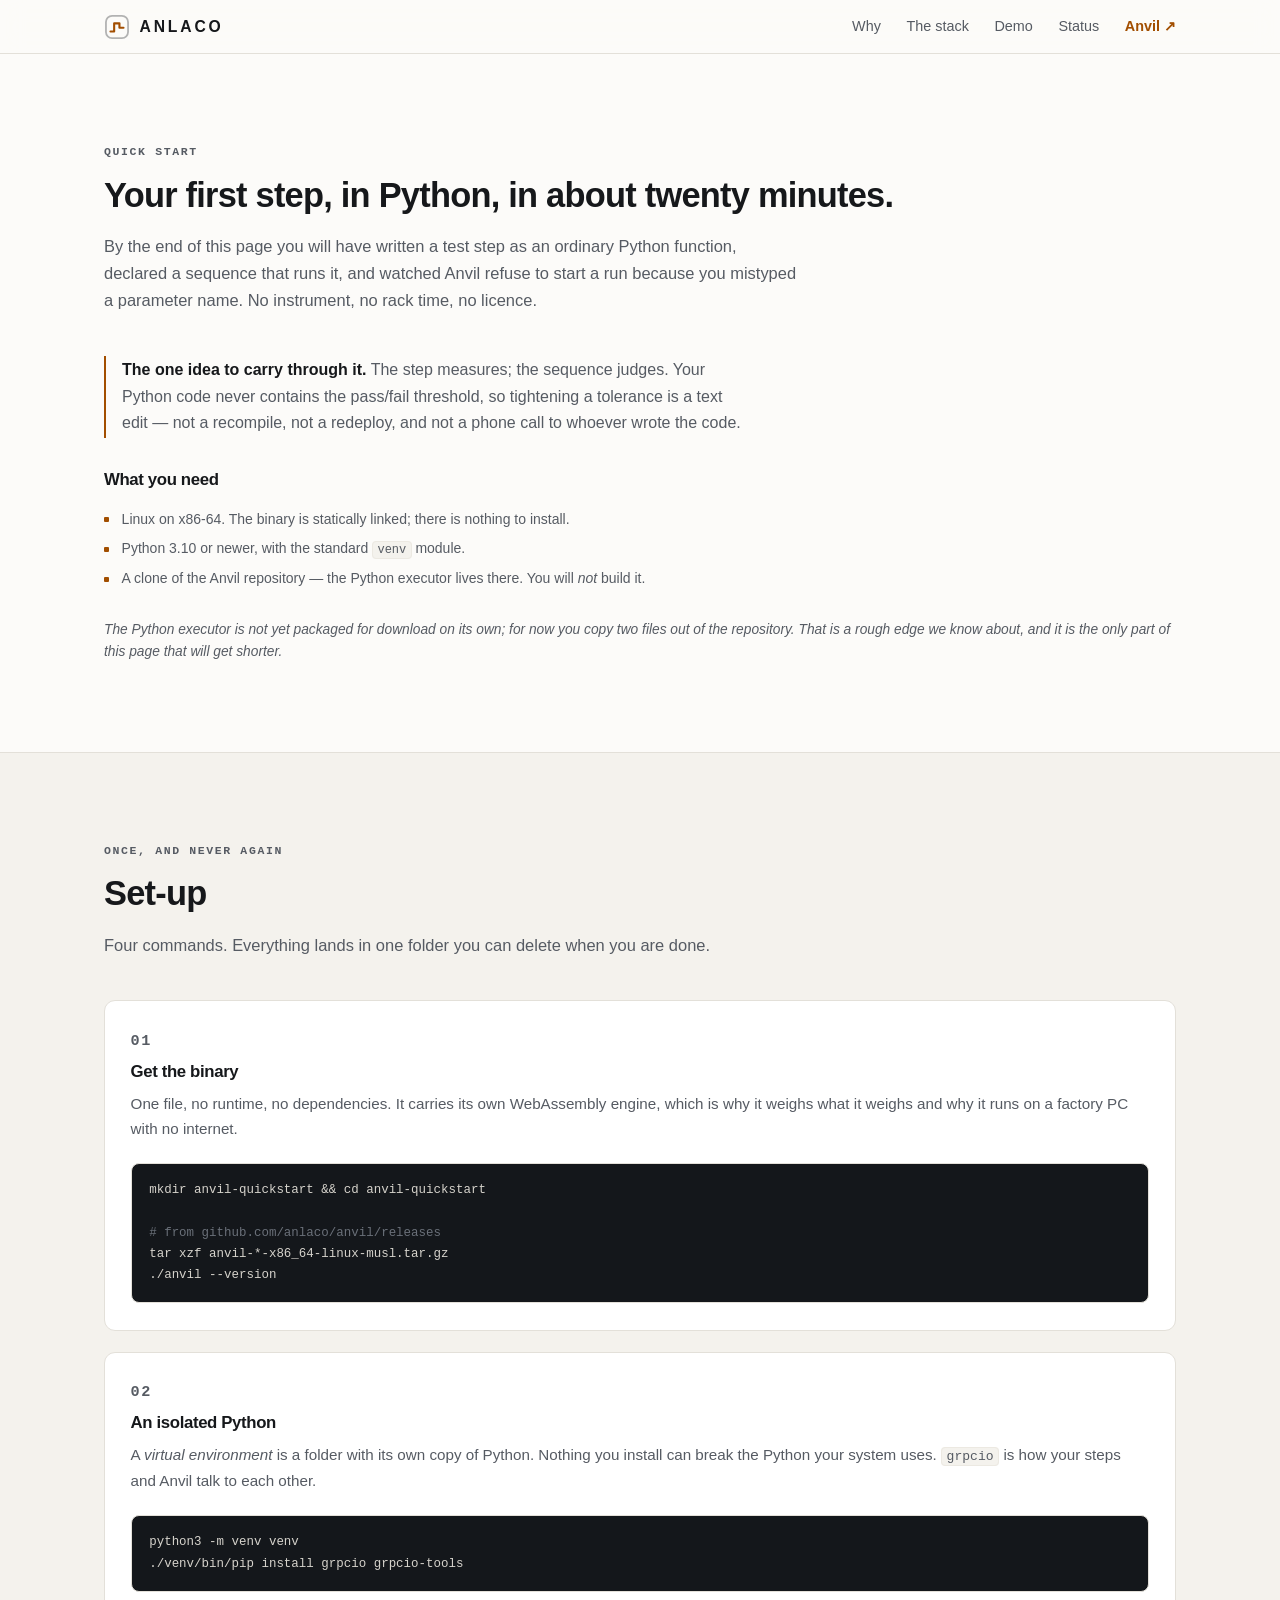
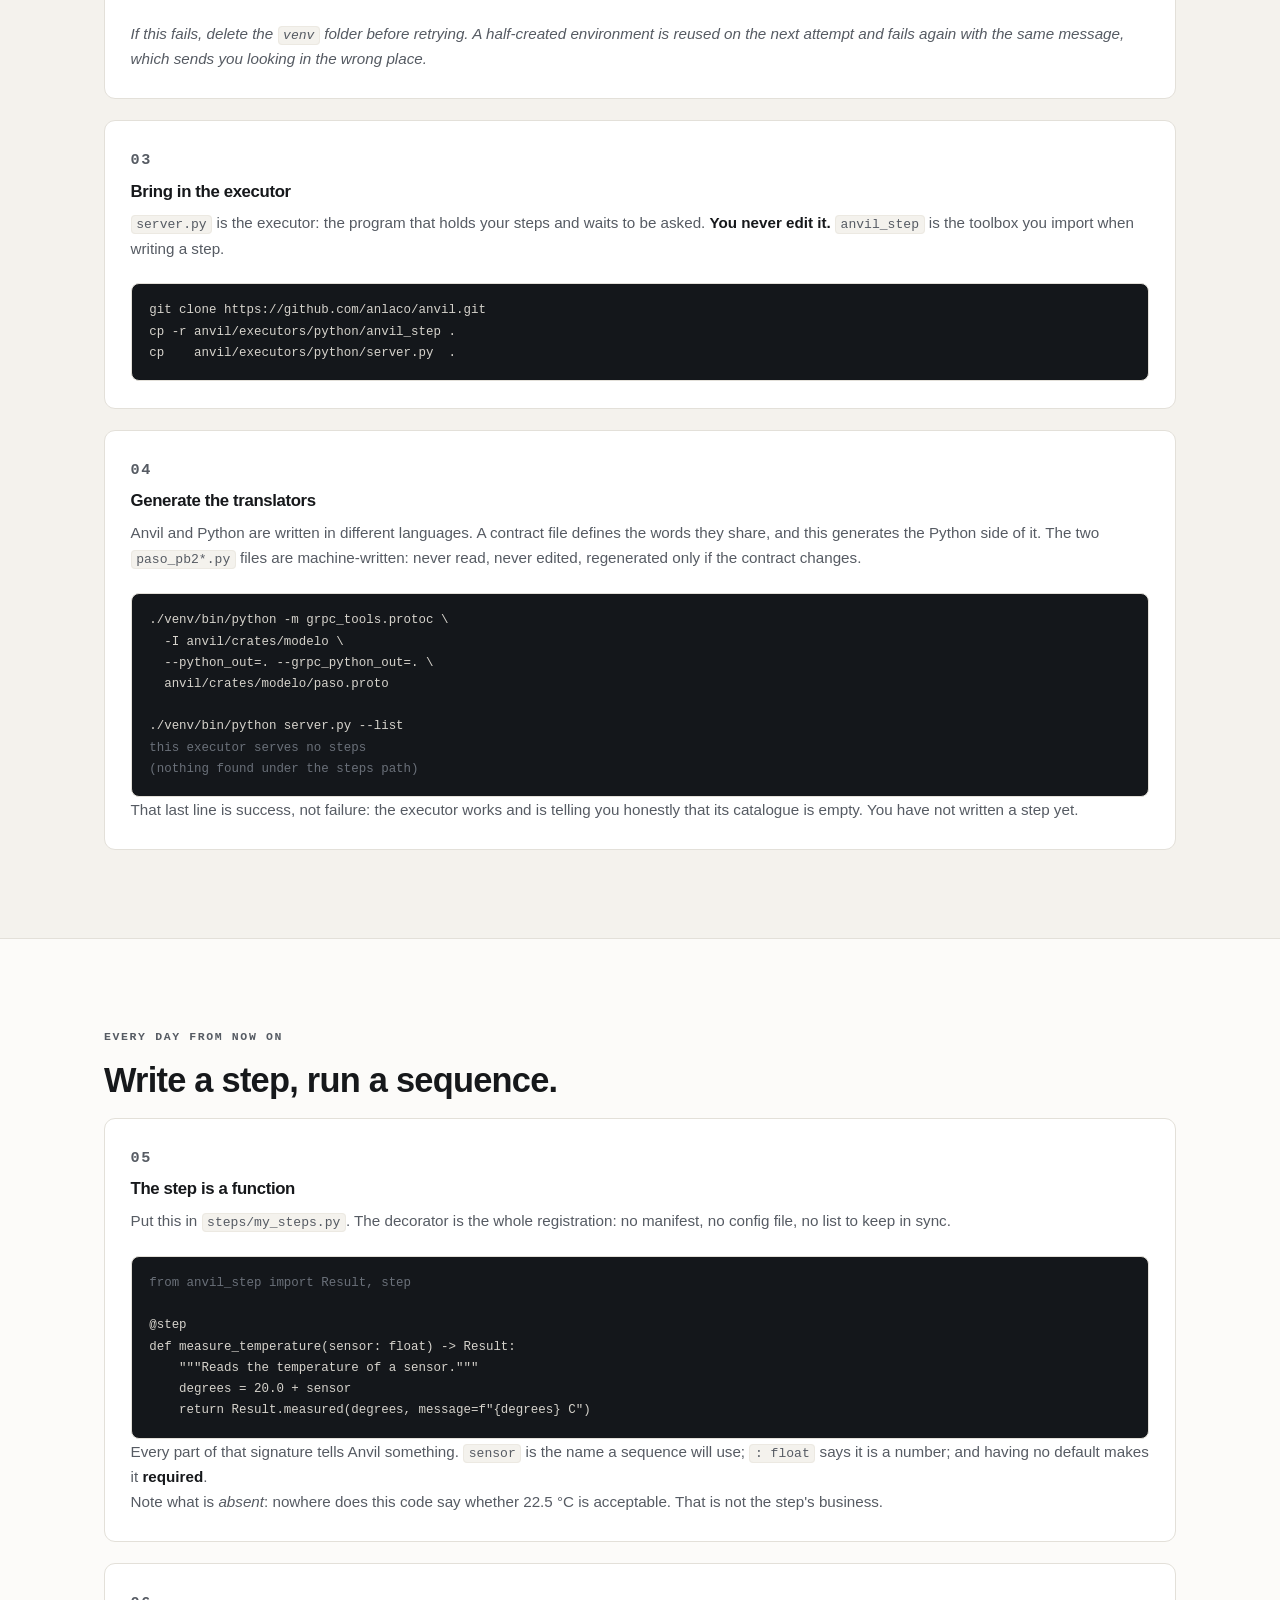
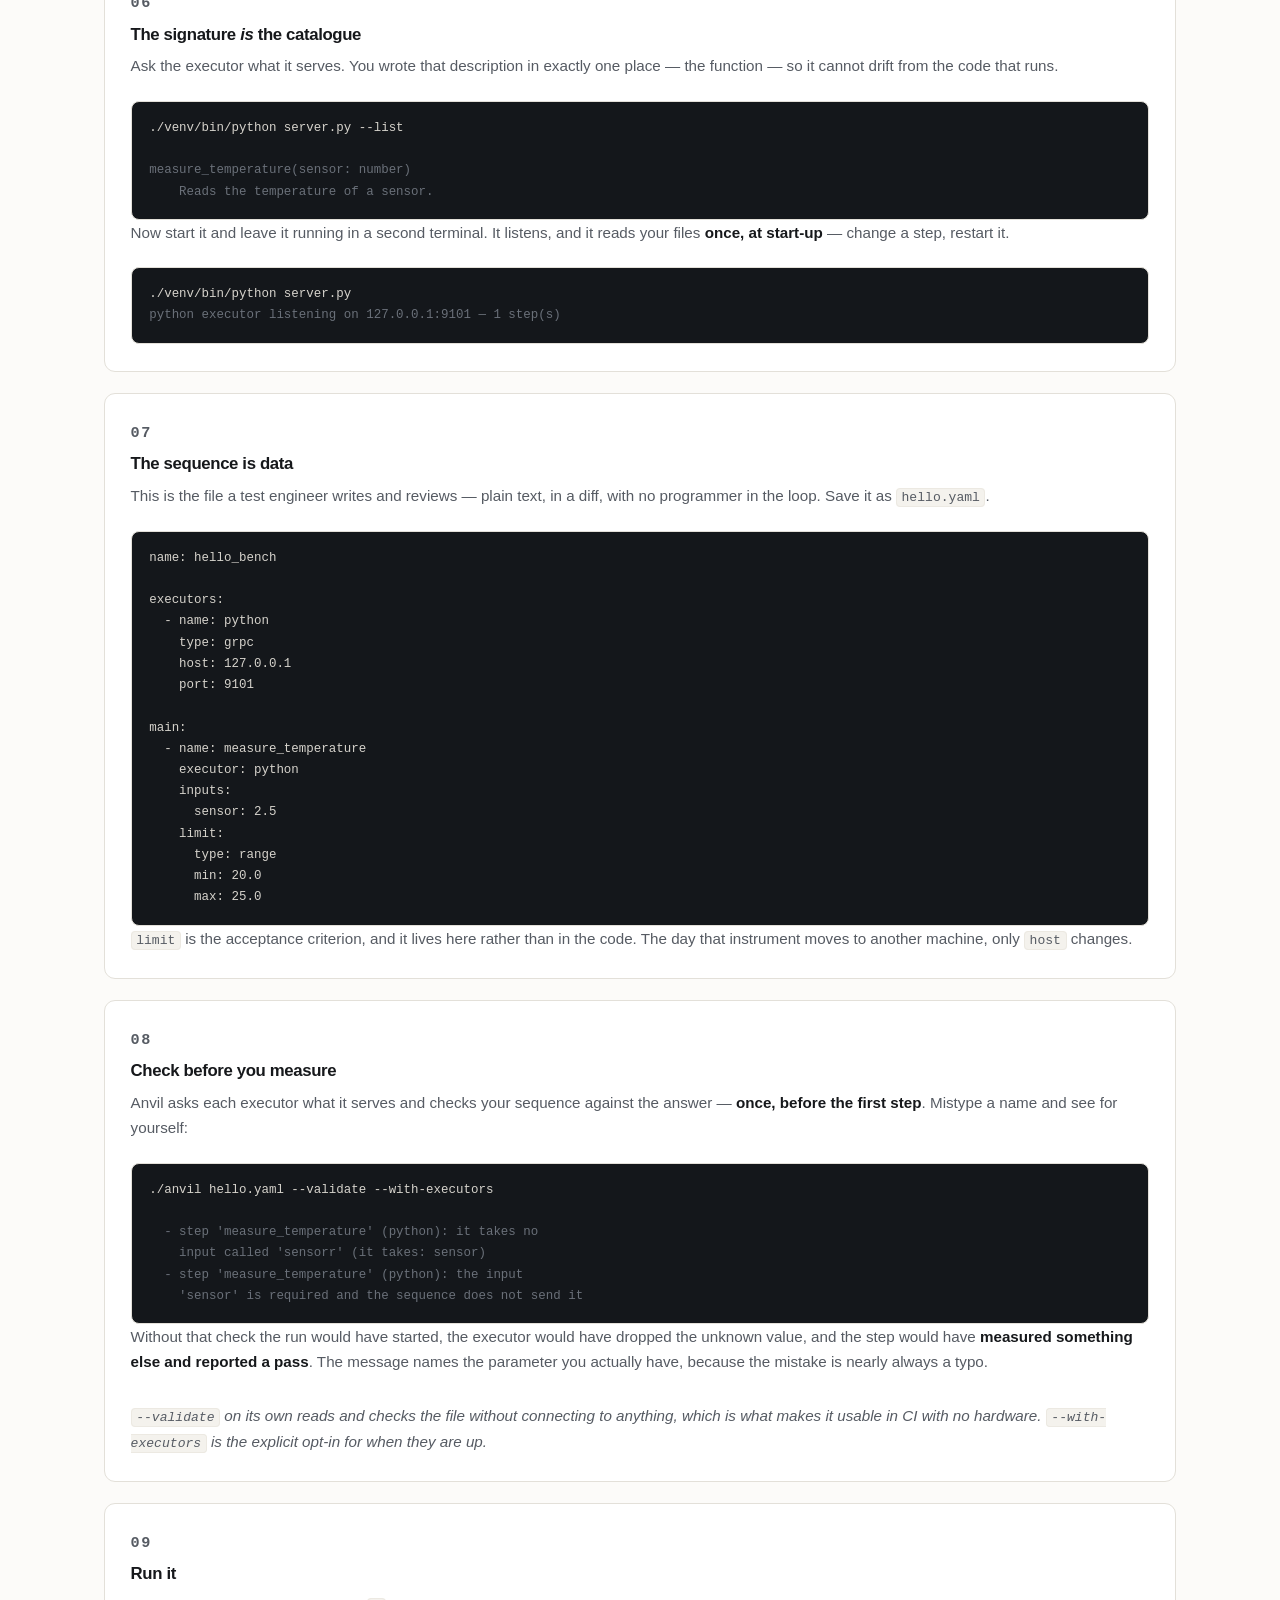
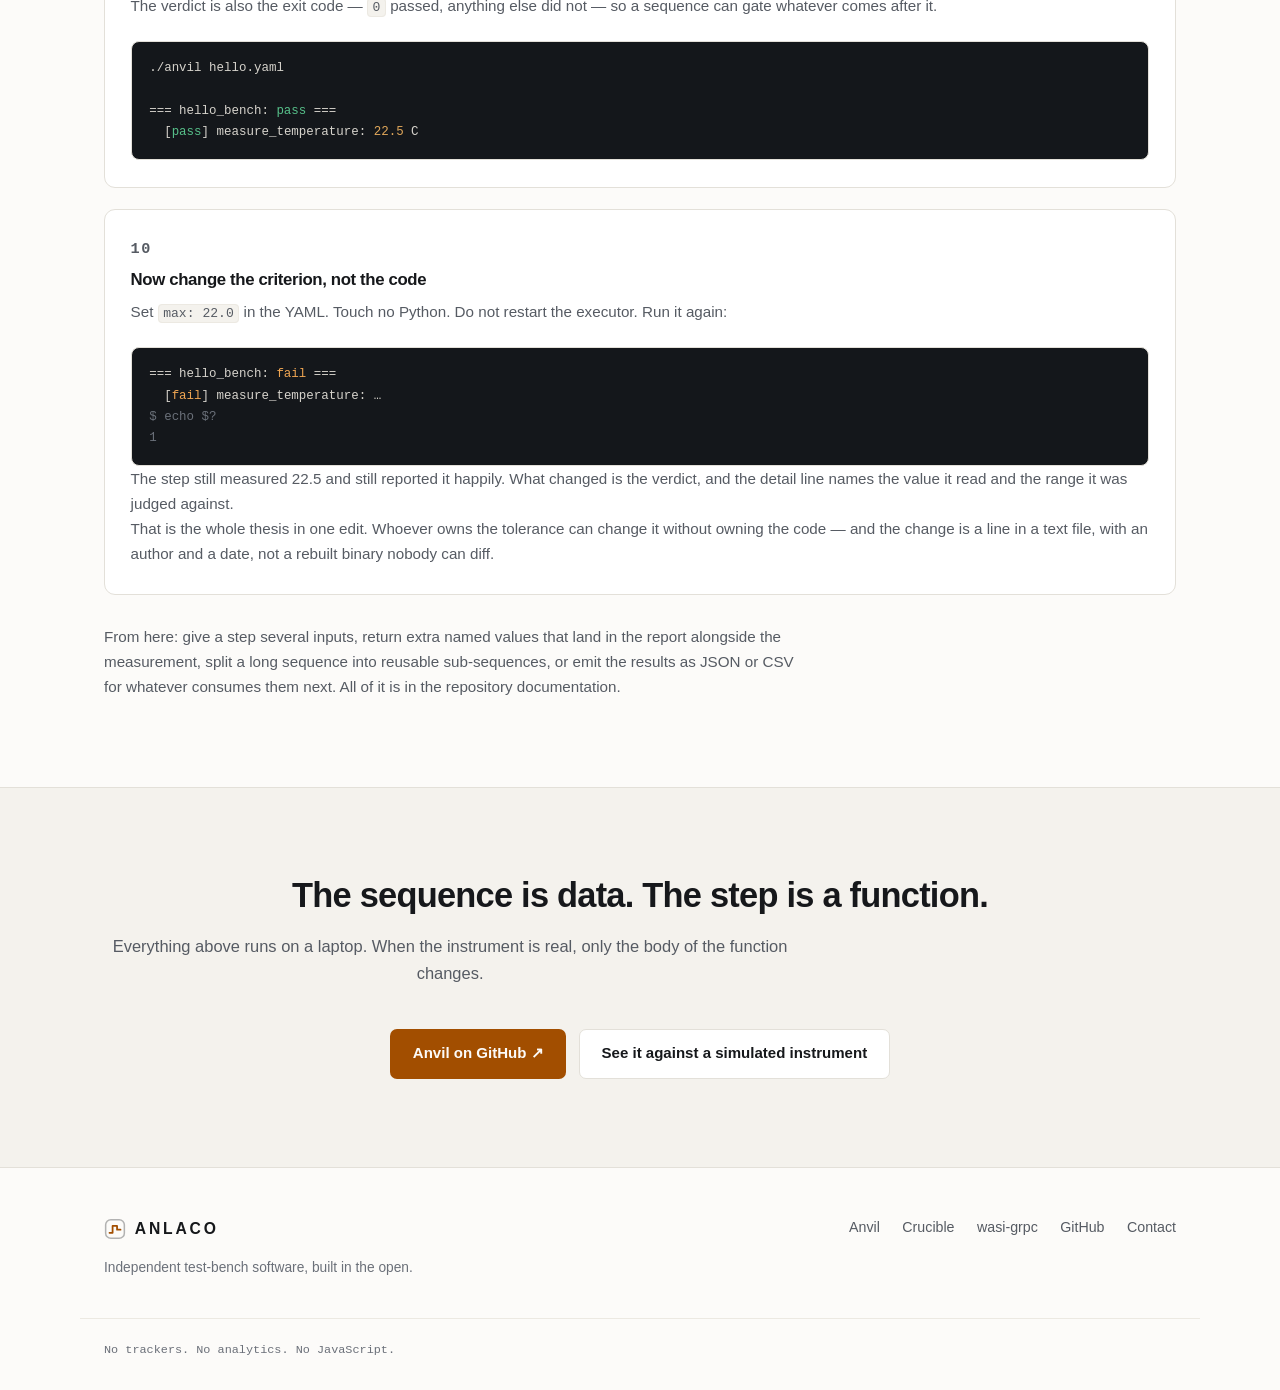
==== commit e027b498: "quickstart: la carpeta de los ejecutores es executors/, no executores/ Renombrada en anvil (6abbf4f)" ====
--- a/quickstart.html
+++ b/quickstart.html
@@ -127,8 +127,8 @@
           <code>anvil_step</code> is the toolbox you import when writing a step.
         </p>
 <pre class="cmd">git clone https://github.com/anlaco/anvil.git
-cp -r anvil/executores/python/anvil_step .
-cp    anvil/executores/python/server.py  .</pre>
+cp -r anvil/executors/python/anvil_step .
+cp    anvil/executors/python/server.py  .</pre>
       </article>
 
       <article class="step">
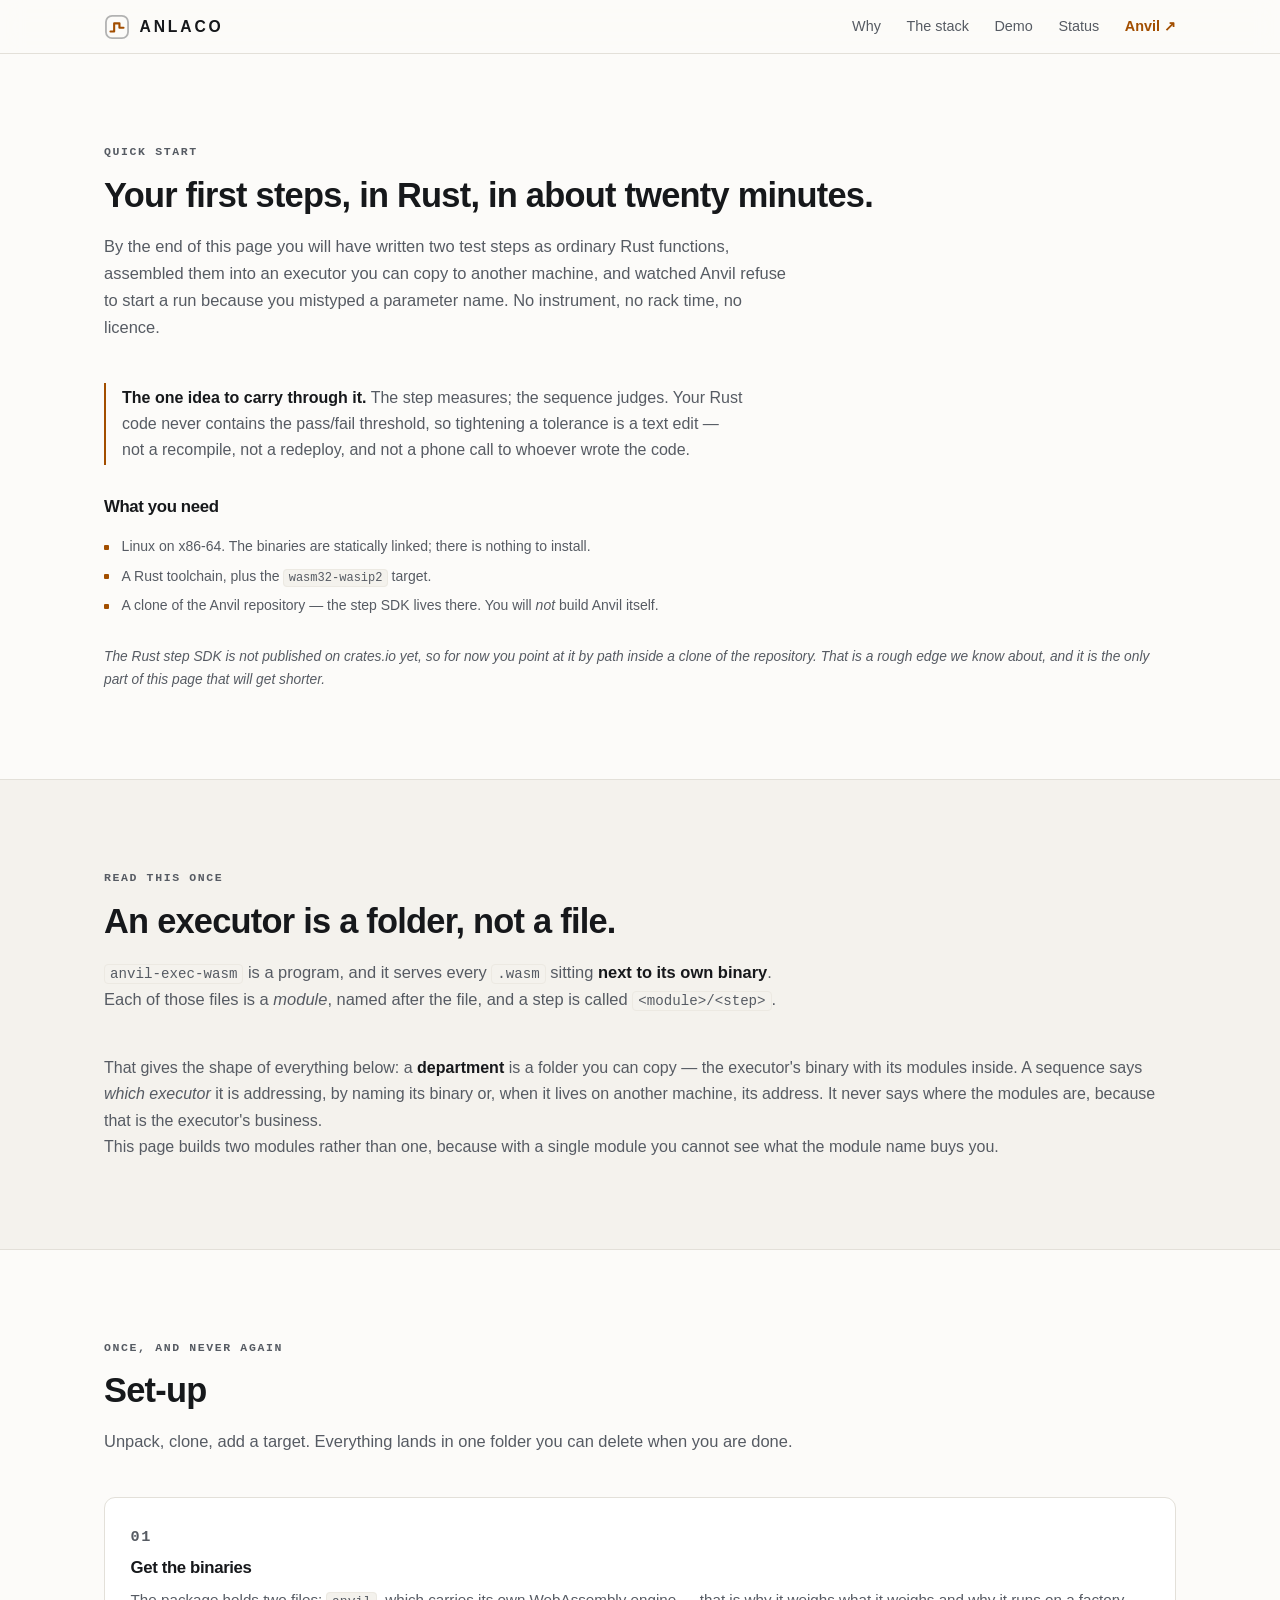
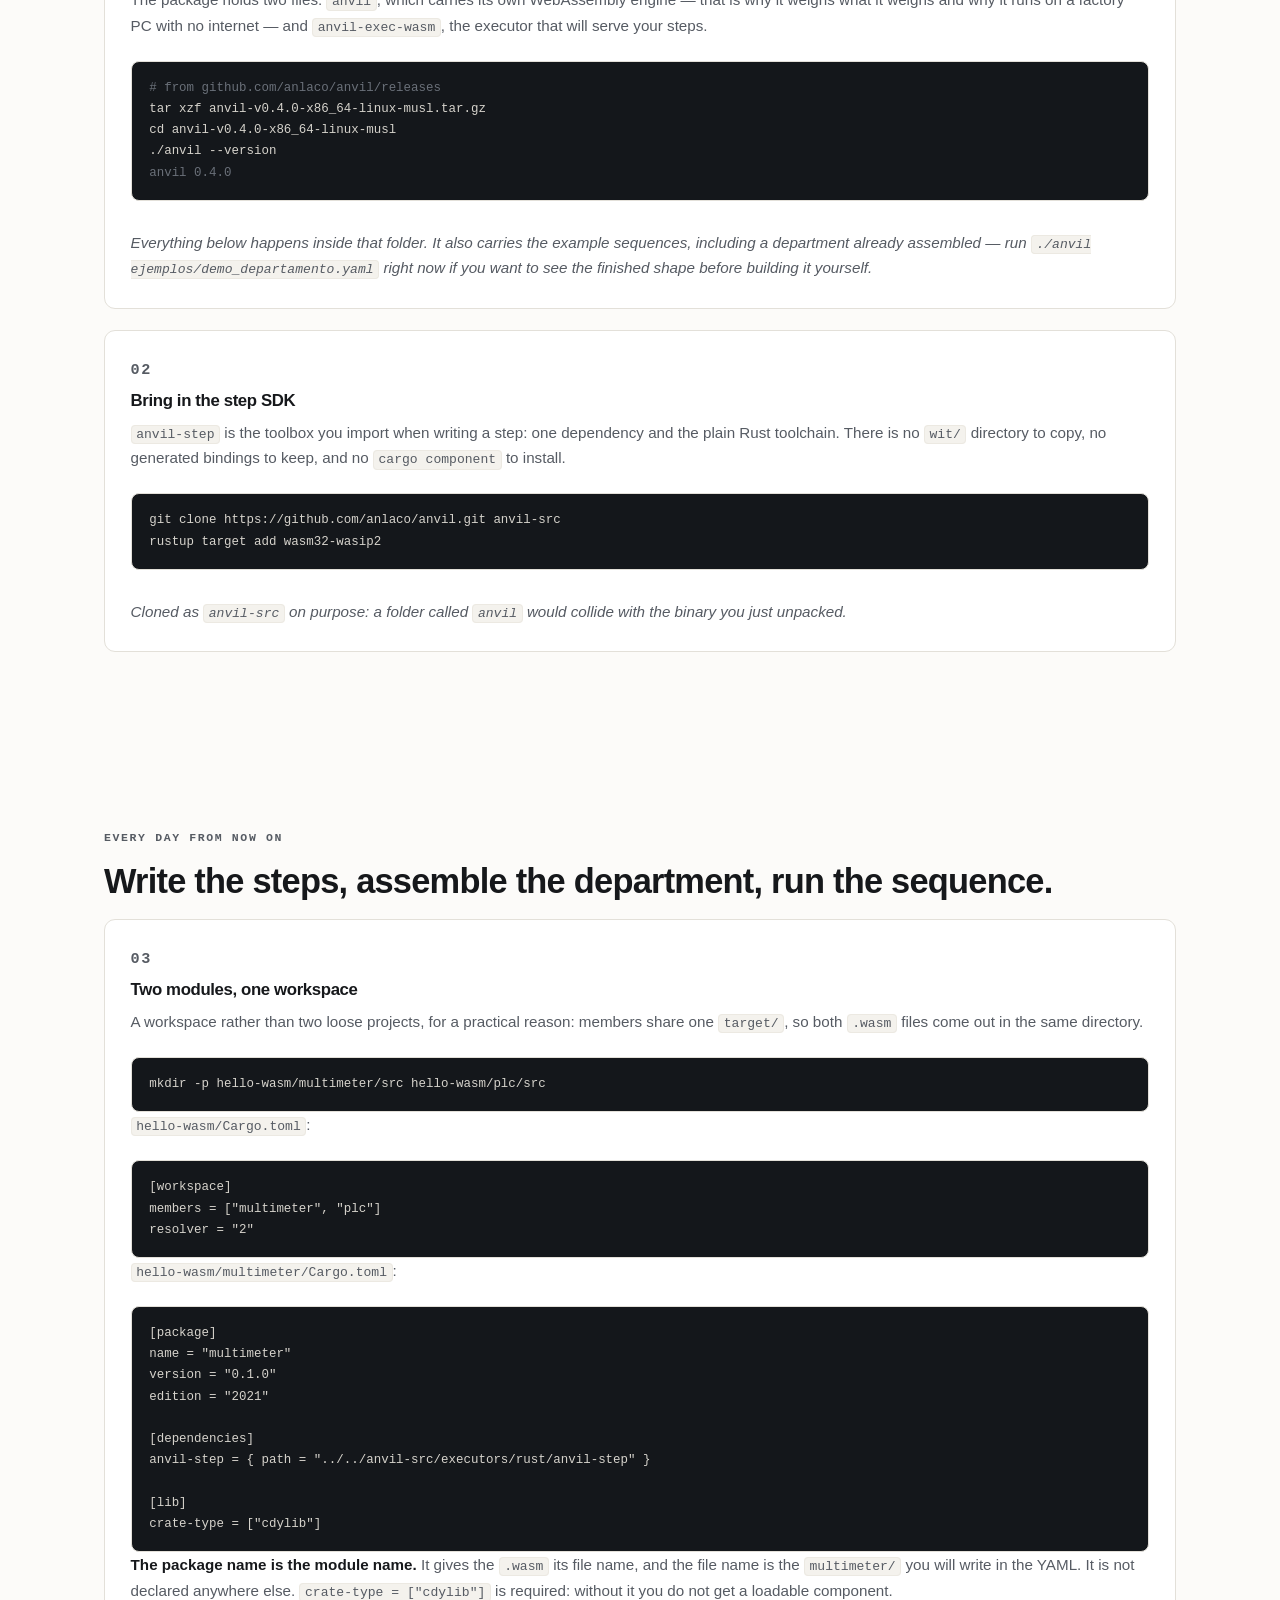
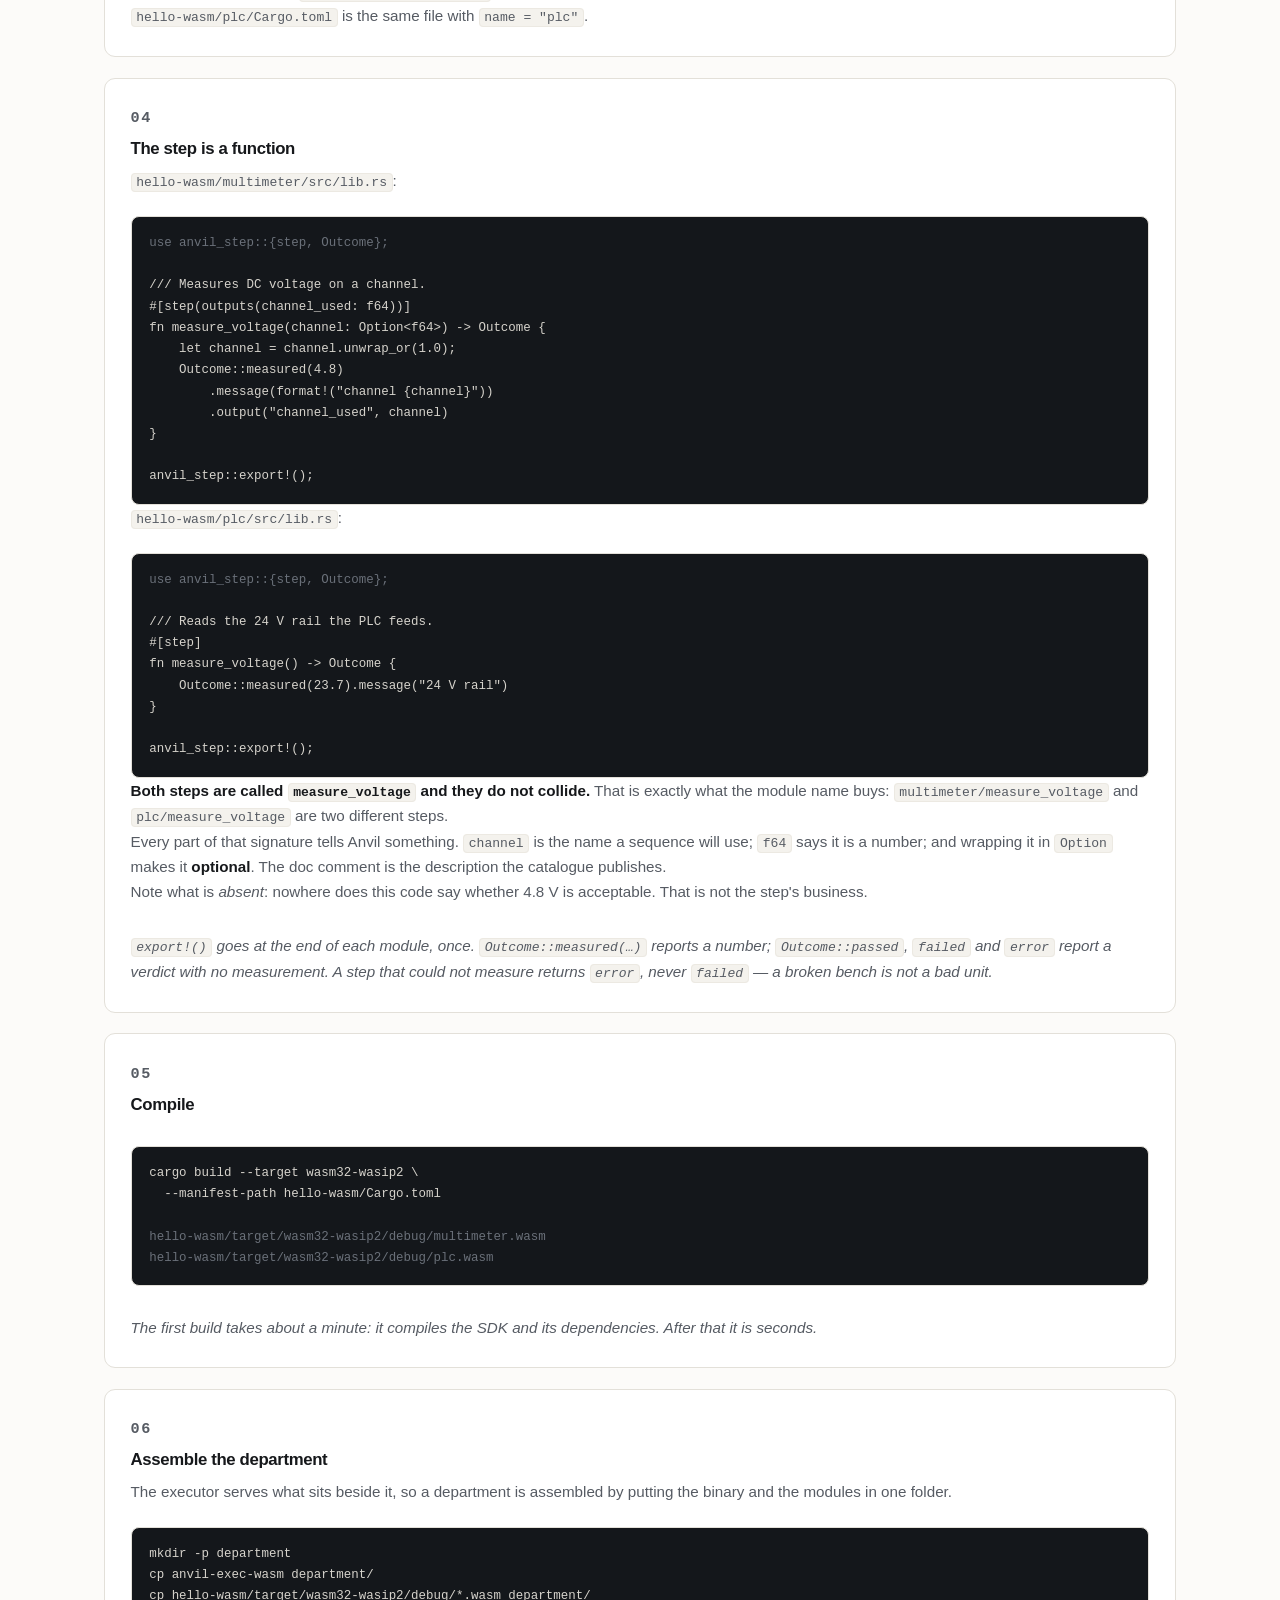
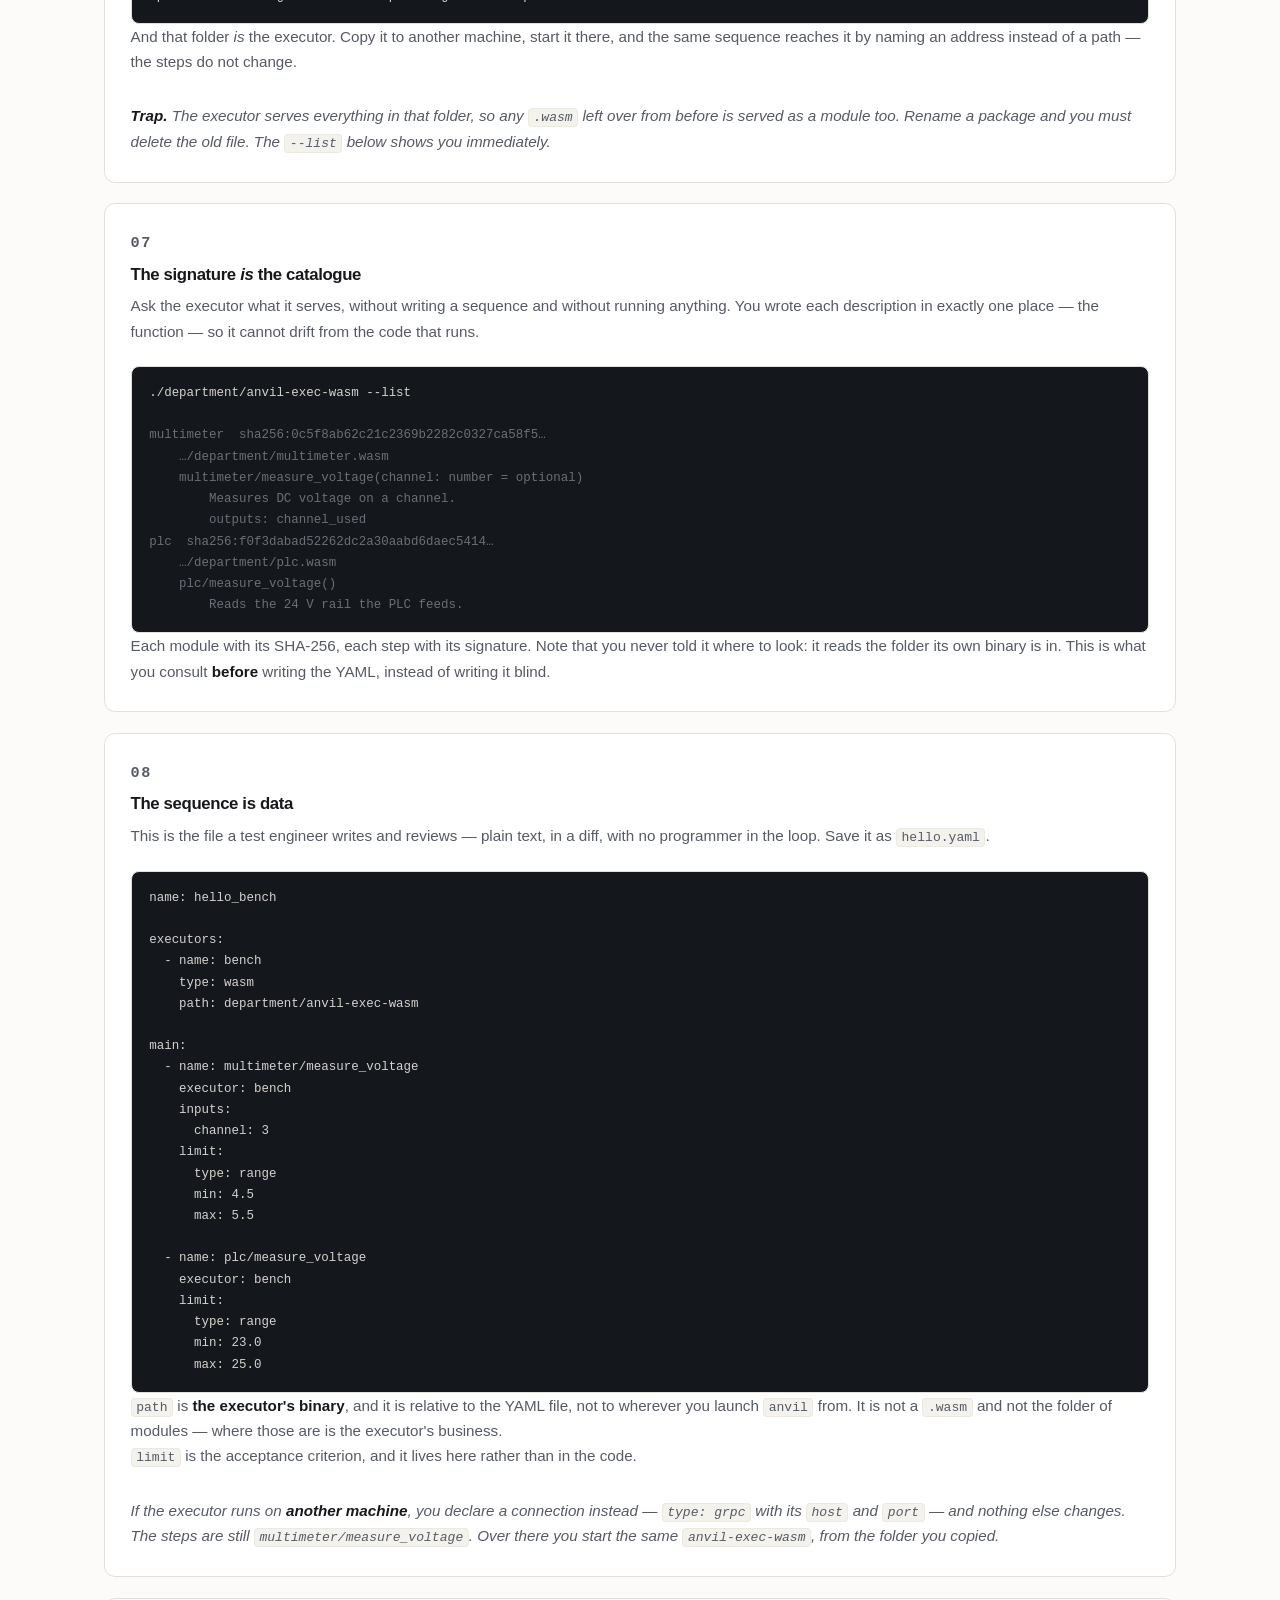
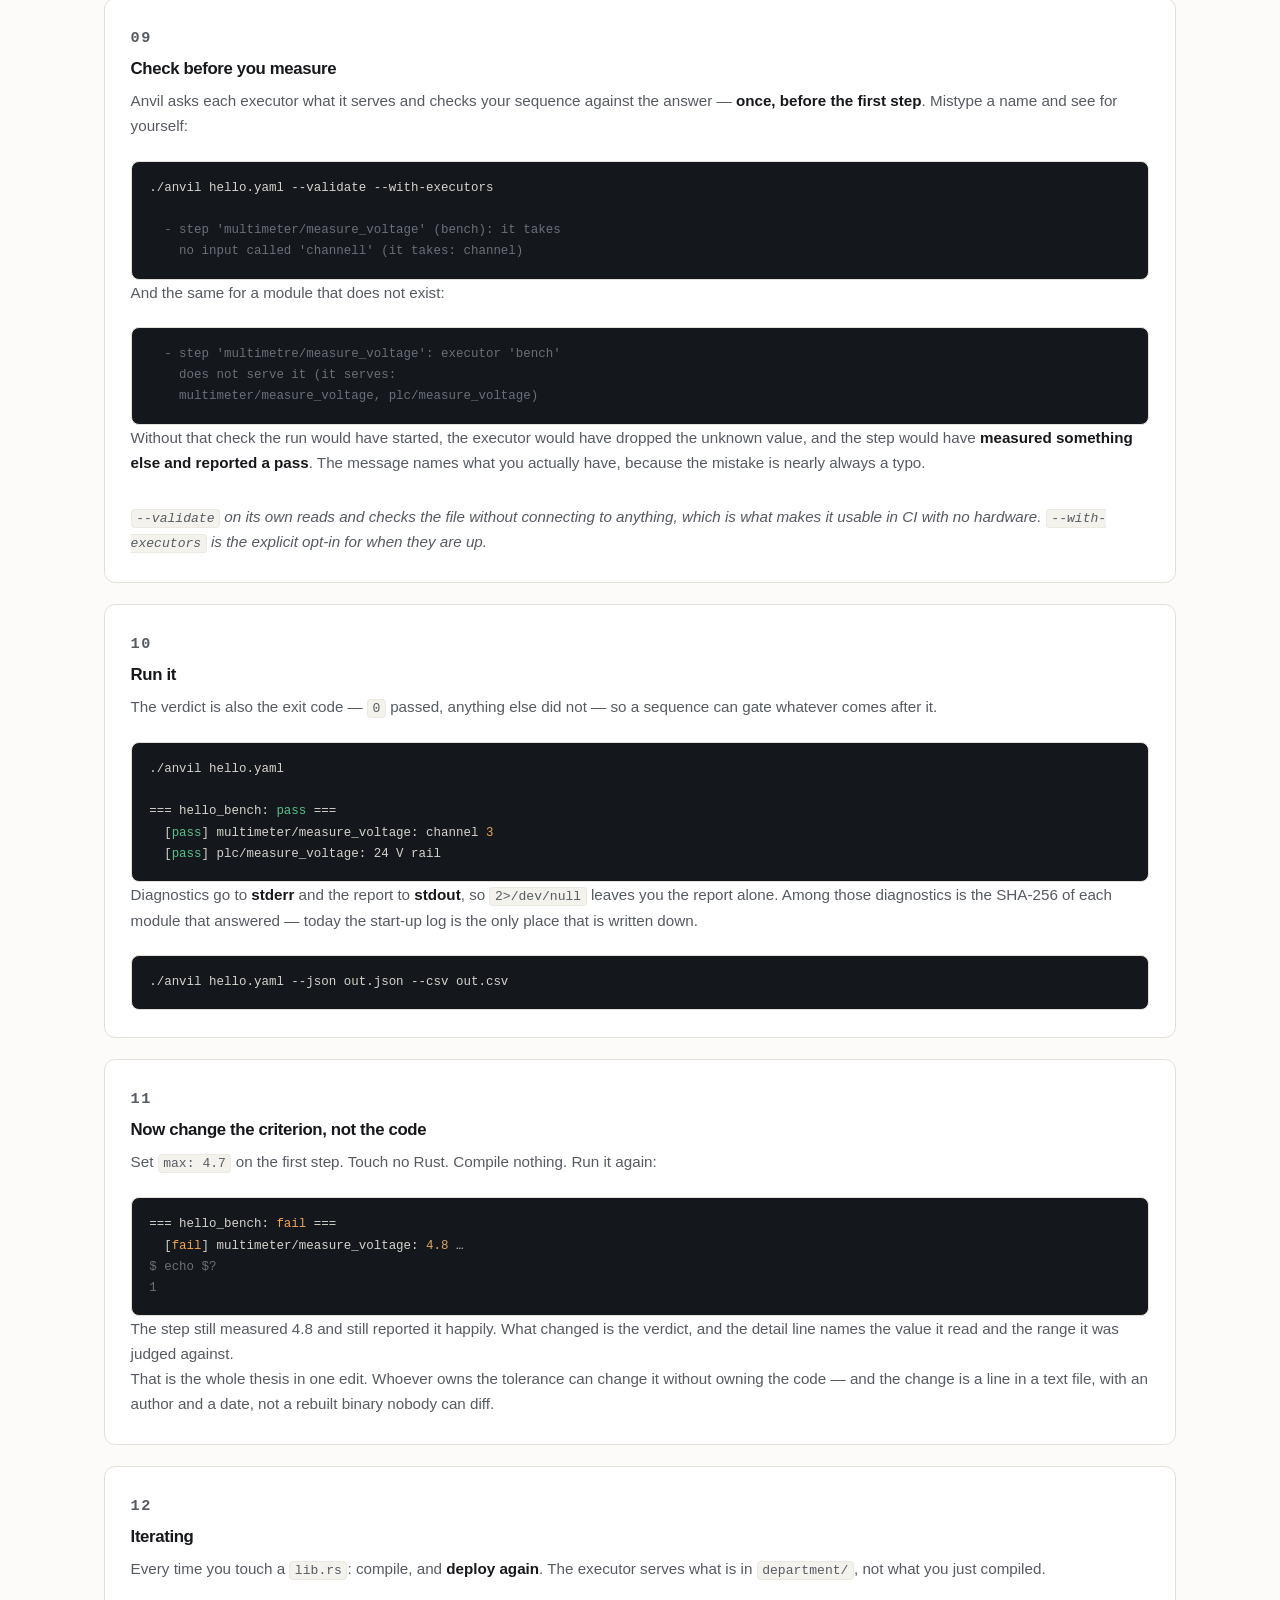
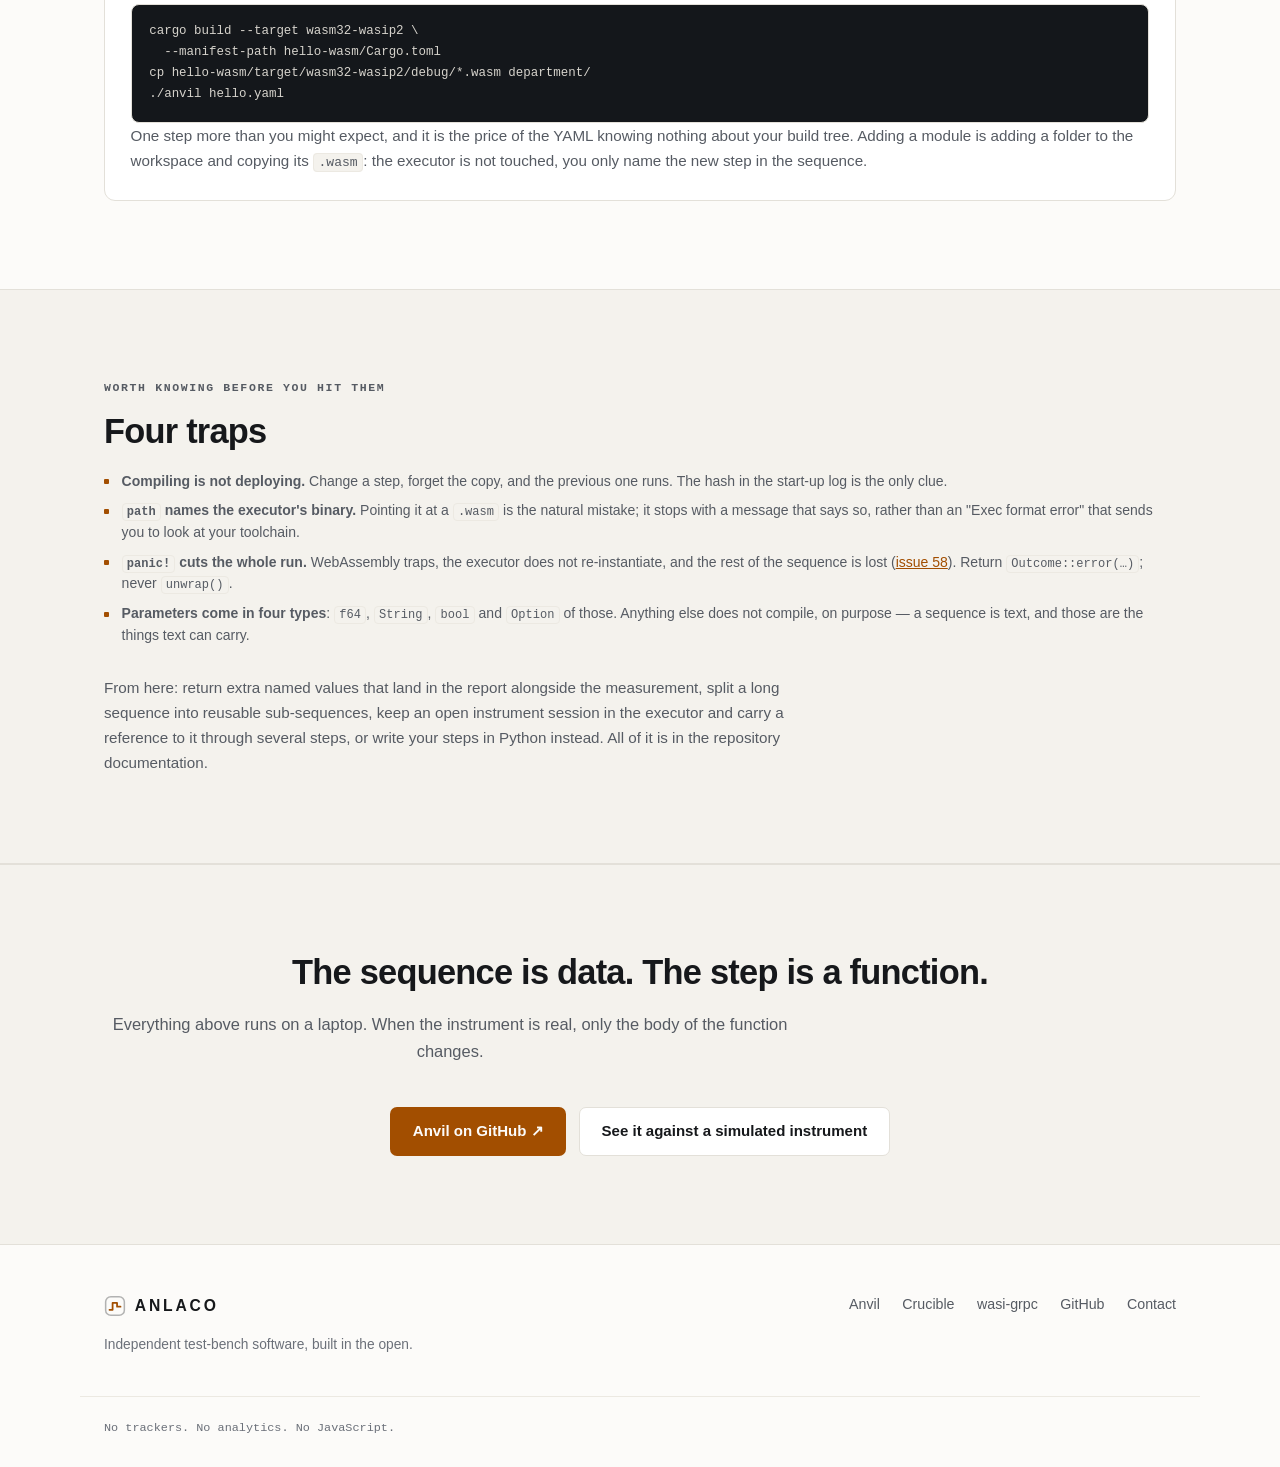
==== commit 77329b07: "docs: the quick start is the WASM hello world, against v0.4.0 The published quick start was for Pyth" ====
--- a/quickstart.html
+++ b/quickstart.html
@@ -3,14 +3,14 @@
 <head>
 <meta charset="utf-8">
 <meta name="viewport" content="width=device-width, initial-scale=1">
-<title>Quick start — write your first Anvil step in Python</title>
-<meta name="description" content="From nothing to a running test sequence in about twenty minutes: write a step as a plain Python function, declare the sequence in YAML, and let Anvil check your names before it touches a unit. No instrument required.">
+<title>Quick start — write your first Anvil step in Rust</title>
+<meta name="description" content="From nothing to a running test sequence in about twenty minutes: write two steps as plain Rust functions, compile them to WebAssembly, put them in a folder that is your executor, and let Anvil check your names before it touches a unit. No instrument required.">
 <meta name="theme-color" content="#0e1013" media="(prefers-color-scheme: dark)">
 <meta name="theme-color" content="#fcfbf9" media="(prefers-color-scheme: light)">
 <link rel="icon" href="favicon.svg" type="image/svg+xml">
 <link rel="stylesheet" href="style.css">
-<meta property="og:title" content="Quick start — write your first Anvil step in Python">
-<meta property="og:description" content="A step is a decorated Python function. A sequence is a YAML file. Anvil asks the executor what it serves and checks your sequence before the first measurement.">
+<meta property="og:title" content="Quick start — write your first Anvil step in Rust">
+<meta property="og:description" content="A step is an annotated function. A department is a folder you can copy. A sequence is a YAML file that names the executor, never the module.">
 <meta property="og:type" content="article">
 <meta property="og:url" content="https://anlaco.github.io/quickstart.html">
 </head>
@@ -43,115 +43,109 @@
 <section class="section">
   <div class="wrap">
     <p class="kicker">Quick start</p>
-    <h2>Your first step, in Python, in about twenty minutes.</h2>
+    <h2>Your first steps, in Rust, in about twenty minutes.</h2>
     <p class="intro">
-      By the end of this page you will have written a test step as an ordinary
-      Python function, declared a sequence that runs it, and watched Anvil
-      refuse to start a run because you mistyped a parameter name. No
-      instrument, no rack time, no licence.
+      By the end of this page you will have written two test steps as ordinary
+      Rust functions, assembled them into an executor you can copy to another
+      machine, and watched Anvil refuse to start a run because you mistyped a
+      parameter name. No instrument, no rack time, no licence.
     </p>
 
     <p class="hook">
       <strong>The one idea to carry through it.</strong> The step measures; the
-      sequence judges. Your Python code never contains the pass/fail threshold,
+      sequence judges. Your Rust code never contains the pass/fail threshold,
       so tightening a tolerance is a text edit — not a recompile, not a
       redeploy, and not a phone call to whoever wrote the code.
     </p>
 
     <h3>What you need</h3>
     <ul class="facts">
-      <li>Linux on x86-64. The binary is statically linked; there is nothing to install.</li>
-      <li>Python 3.10 or newer, with the standard <code>venv</code> module.</li>
-      <li>A clone of the Anvil repository — the Python executor lives there. You will <em>not</em> build it.</li>
+      <li>Linux on x86-64. The binaries are statically linked; there is nothing to install.</li>
+      <li>A Rust toolchain, plus the <code>wasm32-wasip2</code> target.</li>
+      <li>A clone of the Anvil repository — the step SDK lives there. You will <em>not</em> build Anvil itself.</li>
     </ul>
 
     <p class="fineprint">
-      The Python executor is not yet packaged for download on its own; for now
-      you copy two files out of the repository. That is a rough edge we know
-      about, and it is the only part of this page that will get shorter.
+      The Rust step SDK is not published on crates.io yet, so for now you point
+      at it by path inside a clone of the repository. That is a rough edge we
+      know about, and it is the only part of this page that will get shorter.
     </p>
   </div>
 </section>
 
+<!-- ───────────────────────── THE MENTAL MODEL ───────────────────────── -->
+<section class="band">
+  <div class="wrap">
+    <p class="kicker">Read this once</p>
+    <h2>An executor is a folder, not a file.</h2>
+    <p class="intro">
+      <code>anvil-exec-wasm</code> is a program, and it serves every
+      <code>.wasm</code> sitting <strong>next to its own binary</strong>. Each
+      of those files is a <em>module</em>, named after the file, and a step is
+      called <code>&lt;module&gt;/&lt;step&gt;</code>.
+    </p>
+    <p>
+      That gives the shape of everything below: a <strong>department</strong>
+      is a folder you can copy — the executor's binary with its modules inside.
+      A sequence says <em>which executor</em> it is addressing, by naming its
+      binary or, when it lives on another machine, its address. It never says
+      where the modules are, because that is the executor's business.
+    </p>
+    <p>
+      This page builds two modules rather than one, because with a single
+      module you cannot see what the module name buys you.
+    </p>
+  </div>
+</section>
+
 <!-- ───────────────────────────── SET-UP ─────────────────────────────── -->
-<section class="band">
+<section class="section">
   <div class="wrap">
     <p class="kicker">Once, and never again</p>
     <h2>Set-up</h2>
     <p class="intro">
-      Four commands. Everything lands in one folder you can delete when you are
-      done.
+      Unpack, clone, add a target. Everything lands in one folder you can delete
+      when you are done.
     </p>
 
     <div class="steps steps-linear">
 
       <article class="step">
         <p class="step-n">01</p>
-        <h3>Get the binary</h3>
-        <p>
-          One file, no runtime, no dependencies. It carries its own WebAssembly
-          engine, which is why it weighs what it weighs and why it runs on a
-          factory PC with no internet.
-        </p>
-<pre class="cmd">mkdir anvil-quickstart &amp;&amp; cd anvil-quickstart
-
-<span class="c-d"># from github.com/anlaco/anvil/releases</span>
-tar xzf anvil-*-x86_64-linux-musl.tar.gz
-./anvil --version</pre>
+        <h3>Get the binaries</h3>
+        <p>
+          The package holds two files: <code>anvil</code>, which carries its own
+          WebAssembly engine — that is why it weighs what it weighs and why it
+          runs on a factory PC with no internet — and
+          <code>anvil-exec-wasm</code>, the executor that will serve your steps.
+        </p>
+<pre class="cmd"><span class="c-d"># from github.com/anlaco/anvil/releases</span>
+tar xzf anvil-v0.4.0-x86_64-linux-musl.tar.gz
+cd anvil-v0.4.0-x86_64-linux-musl
+./anvil --version
+<span class="c-d">anvil 0.4.0</span></pre>
+        <p class="fineprint">
+          Everything below happens inside that folder. It also carries the
+          example sequences, including a department already assembled — run
+          <code>./anvil ejemplos/demo_departamento.yaml</code> right now if you
+          want to see the finished shape before building it yourself.
+        </p>
       </article>
 
       <article class="step">
         <p class="step-n">02</p>
-        <h3>An isolated Python</h3>
-        <p>
-          A <em>virtual environment</em> is a folder with its own copy of
-          Python. Nothing you install can break the Python your system uses.
-          <code>grpcio</code> is how your steps and Anvil talk to each other.
-        </p>
-<pre class="cmd">python3 -m venv venv
-./venv/bin/pip install grpcio grpcio-tools</pre>
-        <p class="fineprint">
-          If this fails, delete the <code>venv</code> folder before retrying.
-          A half-created environment is reused on the next attempt and fails
-          again with the same message, which sends you looking in the wrong
-          place.
-        </p>
-      </article>
-
-      <article class="step">
-        <p class="step-n">03</p>
-        <h3>Bring in the executor</h3>
-        <p>
-          <code>server.py</code> is the executor: the program that holds your
-          steps and waits to be asked. <strong>You never edit it.</strong>
-          <code>anvil_step</code> is the toolbox you import when writing a step.
-        </p>
-<pre class="cmd">git clone https://github.com/anlaco/anvil.git
-cp -r anvil/executors/python/anvil_step .
-cp    anvil/executors/python/server.py  .</pre>
-      </article>
-
-      <article class="step">
-        <p class="step-n">04</p>
-        <h3>Generate the translators</h3>
-        <p>
-          Anvil and Python are written in different languages. A contract file
-          defines the words they share, and this generates the Python side of
-          it. The two <code>paso_pb2*.py</code> files are machine-written: never
-          read, never edited, regenerated only if the contract changes.
-        </p>
-<pre class="cmd">./venv/bin/python -m grpc_tools.protoc \
-  -I anvil/crates/modelo \
-  --python_out=. --grpc_python_out=. \
-  anvil/crates/modelo/paso.proto
-
-./venv/bin/python server.py --list
-<span class="c-d">this executor serves no steps
-(nothing found under the steps path)</span></pre>
-        <p>
-          That last line is success, not failure: the executor works and is
-          telling you honestly that its catalogue is empty. You have not
-          written a step yet.
+        <h3>Bring in the step SDK</h3>
+        <p>
+          <code>anvil-step</code> is the toolbox you import when writing a step:
+          one dependency and the plain Rust toolchain. There is no
+          <code>wit/</code> directory to copy, no generated bindings to keep,
+          and no <code>cargo component</code> to install.
+        </p>
+<pre class="cmd">git clone https://github.com/anlaco/anvil.git anvil-src
+rustup target add wasm32-wasip2</pre>
+        <p class="fineprint">
+          Cloned as <code>anvil-src</code> on purpose: a folder called
+          <code>anvil</code> would collide with the binary you just unpacked.
         </p>
       </article>
 
@@ -163,58 +157,166 @@
 <section class="section">
   <div class="wrap">
     <p class="kicker">Every day from now on</p>
-    <h2>Write a step, run a sequence.</h2>
+    <h2>Write the steps, assemble the department, run the sequence.</h2>
 
     <div class="steps steps-linear">
 
       <article class="step">
+        <p class="step-n">03</p>
+        <h3>Two modules, one workspace</h3>
+        <p>
+          A workspace rather than two loose projects, for a practical reason:
+          members share one <code>target/</code>, so both <code>.wasm</code>
+          files come out in the same directory.
+        </p>
+<pre class="cmd">mkdir -p hello-wasm/multimeter/src hello-wasm/plc/src</pre>
+        <p><code>hello-wasm/Cargo.toml</code>:</p>
+<pre class="cmd">[workspace]
+members = ["multimeter", "plc"]
+resolver = "2"</pre>
+        <p><code>hello-wasm/multimeter/Cargo.toml</code>:</p>
+<pre class="cmd">[package]
+name = "multimeter"
+version = "0.1.0"
+edition = "2021"
+
+[dependencies]
+anvil-step = { path = "../../anvil-src/executors/rust/anvil-step" }
+
+[lib]
+crate-type = ["cdylib"]</pre>
+        <p>
+          <strong>The package name is the module name.</strong> It gives the
+          <code>.wasm</code> its file name, and the file name is the
+          <code>multimeter/</code> you will write in the YAML. It is not
+          declared anywhere else. <code>crate-type = ["cdylib"]</code> is
+          required: without it you do not get a loadable component.
+        </p>
+        <p>
+          <code>hello-wasm/plc/Cargo.toml</code> is the same file with
+          <code>name = "plc"</code>.
+        </p>
+      </article>
+
+      <article class="step">
+        <p class="step-n">04</p>
+        <h3>The step is a function</h3>
+        <p><code>hello-wasm/multimeter/src/lib.rs</code>:</p>
+<pre class="cmd"><span class="c-d">use anvil_step::{step, Outcome};</span>
+
+/// Measures DC voltage on a channel.
+#[step(outputs(channel_used: f64))]
+fn measure_voltage(channel: Option&lt;f64&gt;) -&gt; Outcome {
+    let channel = channel.unwrap_or(1.0);
+    Outcome::measured(4.8)
+        .message(format!("channel {channel}"))
+        .output("channel_used", channel)
+}
+
+anvil_step::export!();</pre>
+        <p><code>hello-wasm/plc/src/lib.rs</code>:</p>
+<pre class="cmd"><span class="c-d">use anvil_step::{step, Outcome};</span>
+
+/// Reads the 24 V rail the PLC feeds.
+#[step]
+fn measure_voltage() -&gt; Outcome {
+    Outcome::measured(23.7).message("24 V rail")
+}
+
+anvil_step::export!();</pre>
+        <p>
+          <strong>Both steps are called <code>measure_voltage</code> and they do
+          not collide.</strong> That is exactly what the module name buys:
+          <code>multimeter/measure_voltage</code> and
+          <code>plc/measure_voltage</code> are two different steps.
+        </p>
+        <p>
+          Every part of that signature tells Anvil something.
+          <code>channel</code> is the name a sequence will use;
+          <code>f64</code> says it is a number; and wrapping it in
+          <code>Option</code> makes it <strong>optional</strong>. The doc
+          comment is the description the catalogue publishes.
+        </p>
+        <p>
+          Note what is <em>absent</em>: nowhere does this code say whether
+          4.8&nbsp;V is acceptable. That is not the step's business.
+        </p>
+        <p class="fineprint">
+          <code>export!()</code> goes at the end of each module, once.
+          <code>Outcome::measured(…)</code> reports a number;
+          <code>Outcome::passed</code>, <code>failed</code> and
+          <code>error</code> report a verdict with no measurement. A step that
+          could not measure returns <code>error</code>, never
+          <code>failed</code> — a broken bench is not a bad unit.
+        </p>
+      </article>
+
+      <article class="step">
         <p class="step-n">05</p>
-        <h3>The step is a function</h3>
-        <p>
-          Put this in <code>steps/my_steps.py</code>. The decorator is the whole
-          registration: no manifest, no config file, no list to keep in sync.
-        </p>
-<pre class="cmd"><span class="c-d">from anvil_step import Result, step</span>
-
-@step
-def measure_temperature(sensor: float) -&gt; Result:
-    """Reads the temperature of a sensor."""
-    degrees = 20.0 + sensor
-    return Result.measured(degrees, message=f"{degrees} C")</pre>
-        <p>
-          Every part of that signature tells Anvil something.
-          <code>sensor</code> is the name a sequence will use;
-          <code>: float</code> says it is a number; and having no default makes
-          it <strong>required</strong>.
-        </p>
-        <p>
-          Note what is <em>absent</em>: nowhere does this code say whether
-          22.5&nbsp;°C is acceptable. That is not the step's business.
+        <h3>Compile</h3>
+<pre class="cmd">cargo build --target wasm32-wasip2 \
+  --manifest-path hello-wasm/Cargo.toml
+
+<span class="c-d">hello-wasm/target/wasm32-wasip2/debug/multimeter.wasm
+hello-wasm/target/wasm32-wasip2/debug/plc.wasm</span></pre>
+        <p class="fineprint">
+          The first build takes about a minute: it compiles the SDK and its
+          dependencies. After that it is seconds.
         </p>
       </article>
 
       <article class="step">
         <p class="step-n">06</p>
+        <h3>Assemble the department</h3>
+        <p>
+          The executor serves what sits beside it, so a department is assembled
+          by putting the binary and the modules in one folder.
+        </p>
+<pre class="cmd">mkdir -p department
+cp anvil-exec-wasm department/
+cp hello-wasm/target/wasm32-wasip2/debug/*.wasm department/</pre>
+        <p>
+          And that folder <em>is</em> the executor. Copy it to another machine,
+          start it there, and the same sequence reaches it by naming an address
+          instead of a path — the steps do not change.
+        </p>
+        <p class="fineprint">
+          <strong>Trap.</strong> The executor serves everything in that folder,
+          so any <code>.wasm</code> left over from before is served as a module
+          too. Rename a package and you must delete the old file. The
+          <code>--list</code> below shows you immediately.
+        </p>
+      </article>
+
+      <article class="step">
+        <p class="step-n">07</p>
         <h3>The signature <em>is</em> the catalogue</h3>
         <p>
-          Ask the executor what it serves. You wrote that description in exactly
-          one place — the function — so it cannot drift from the code that runs.
-        </p>
-<pre class="cmd">./venv/bin/python server.py --list
-
-<span class="c-d">measure_temperature(sensor: number)
-    Reads the temperature of a sensor.</span></pre>
-        <p>
-          Now start it and leave it running in a second terminal. It listens,
-          and it reads your files <strong>once, at start-up</strong> — change a
-          step, restart it.
-        </p>
-<pre class="cmd">./venv/bin/python server.py
-<span class="c-d">python executor listening on 127.0.0.1:9101 — 1 step(s)</span></pre>
-      </article>
-
-      <article class="step">
-        <p class="step-n">07</p>
+          Ask the executor what it serves, without writing a sequence and
+          without running anything. You wrote each description in exactly one
+          place — the function — so it cannot drift from the code that runs.
+        </p>
+<pre class="cmd">./department/anvil-exec-wasm --list
+
+<span class="c-d">multimeter  sha256:0c5f8ab62c21c2369b2282c0327ca58f5…
+    …/department/multimeter.wasm
+    multimeter/measure_voltage(channel: number = optional)
+        Measures DC voltage on a channel.
+        outputs: channel_used
+plc  sha256:f0f3dabad52262dc2a30aabd6daec5414…
+    …/department/plc.wasm
+    plc/measure_voltage()
+        Reads the 24 V rail the PLC feeds.</span></pre>
+        <p>
+          Each module with its SHA-256, each step with its signature. Note that
+          you never told it where to look: it reads the folder its own binary is
+          in. This is what you consult <strong>before</strong> writing the YAML,
+          instead of writing it blind.
+        </p>
+      </article>
+
+      <article class="step">
+        <p class="step-n">08</p>
         <h3>The sequence is data</h3>
         <p>
           This is the file a test engineer writes and reviews — plain text, in a
@@ -224,29 +326,48 @@
 <pre class="cmd">name: hello_bench
 
 executors:
-  - name: python
-    type: grpc
-    host: 127.0.0.1
-    port: 9101
+  - name: bench
+    type: wasm
+    path: department/anvil-exec-wasm
 
 main:
-  - name: measure_temperature
-    executor: python
+  - name: multimeter/measure_voltage
+    executor: bench
     inputs:
-      sensor: 2.5
+      channel: 3
     limit:
       type: range
-      min: 20.0
+      min: 4.5
+      max: 5.5
+
+  - name: plc/measure_voltage
+    executor: bench
+    limit:
+      type: range
+      min: 23.0
       max: 25.0</pre>
         <p>
+          <code>path</code> is <strong>the executor's binary</strong>, and it is
+          relative to the YAML file, not to wherever you launch
+          <code>anvil</code> from. It is not a <code>.wasm</code> and not the
+          folder of modules — where those are is the executor's business.
+        </p>
+        <p>
           <code>limit</code> is the acceptance criterion, and it lives here
-          rather than in the code. The day that instrument moves to another
-          machine, only <code>host</code> changes.
-        </p>
-      </article>
-
-      <article class="step">
-        <p class="step-n">08</p>
+          rather than in the code.
+        </p>
+        <p class="fineprint">
+          If the executor runs on <strong>another machine</strong>, you declare
+          a connection instead — <code>type: grpc</code> with its
+          <code>host</code> and <code>port</code> — and nothing else changes.
+          The steps are still <code>multimeter/measure_voltage</code>. Over
+          there you start the same <code>anvil-exec-wasm</code>, from the folder
+          you copied.
+        </p>
+      </article>
+
+      <article class="step">
+        <p class="step-n">09</p>
         <h3>Check before you measure</h3>
         <p>
           Anvil asks each executor what it serves and checks your sequence
@@ -255,16 +376,18 @@
         </p>
 <pre class="cmd">./anvil hello.yaml --validate --with-executors
 
-<span class="c-d">  - step 'measure_temperature' (python): it takes no
-    input called 'sensorr' (it takes: sensor)
-  - step 'measure_temperature' (python): the input
-    'sensor' is required and the sequence does not send it</span></pre>
+<span class="c-d">  - step 'multimeter/measure_voltage' (bench): it takes
+    no input called 'channell' (it takes: channel)</span></pre>
+        <p>And the same for a module that does not exist:</p>
+<pre class="cmd"><span class="c-d">  - step 'multimetre/measure_voltage': executor 'bench'
+    does not serve it (it serves:
+    multimeter/measure_voltage, plc/measure_voltage)</span></pre>
         <p>
           Without that check the run would have started, the executor would have
           dropped the unknown value, and the step would have
           <strong>measured something else and reported a pass</strong>. The
-          message names the parameter you actually have, because the mistake is
-          nearly always a typo.
+          message names what you actually have, because the mistake is nearly
+          always a typo.
         </p>
         <p class="fineprint">
           <code>--validate</code> on its own reads and checks the file without
@@ -275,7 +398,7 @@
       </article>
 
       <article class="step">
-        <p class="step-n">09</p>
+        <p class="step-n">10</p>
         <h3>Run it</h3>
         <p>
           The verdict is also the exit code — <code>0</code> passed, anything
@@ -284,22 +407,31 @@
 <pre class="cmd">./anvil hello.yaml
 
 === hello_bench: <span class="c-ok">pass</span> ===
-  [<span class="c-ok">pass</span>] measure_temperature: <span class="c-n">22.5</span> C</pre>
-      </article>
-
-      <article class="step">
-        <p class="step-n">10</p>
+  [<span class="c-ok">pass</span>] multimeter/measure_voltage: channel <span class="c-n">3</span>
+  [<span class="c-ok">pass</span>] plc/measure_voltage: 24 V rail</pre>
+        <p>
+          Diagnostics go to <strong>stderr</strong> and the report to
+          <strong>stdout</strong>, so <code>2&gt;/dev/null</code> leaves you the
+          report alone. Among those diagnostics is the SHA-256 of each module
+          that answered — today the start-up log is the only place that is
+          written down.
+        </p>
+<pre class="cmd">./anvil hello.yaml --json out.json --csv out.csv</pre>
+      </article>
+
+      <article class="step">
+        <p class="step-n">11</p>
         <h3>Now change the criterion, not the code</h3>
         <p>
-          Set <code>max: 22.0</code> in the YAML. Touch no Python. Do not
-          restart the executor. Run it again:
+          Set <code>max: 4.7</code> on the first step. Touch no Rust. Compile
+          nothing. Run it again:
         </p>
 <pre class="cmd">=== hello_bench: <span class="c-p">fail</span> ===
-  [<span class="c-p">fail</span>] measure_temperature: …
+  [<span class="c-p">fail</span>] multimeter/measure_voltage: <span class="c-n">4.8</span> …
 <span class="c-d">$ echo $?
 1</span></pre>
         <p>
-          The step still measured 22.5 and still reported it happily. What
+          The step still measured 4.8 and still reported it happily. What
           changed is the verdict, and the detail line names the value it read
           and the range it was judged against.
         </p>
@@ -311,13 +443,68 @@
         </p>
       </article>
 
+      <article class="step">
+        <p class="step-n">12</p>
+        <h3>Iterating</h3>
+        <p>
+          Every time you touch a <code>lib.rs</code>: compile, and
+          <strong>deploy again</strong>. The executor serves what is in
+          <code>department/</code>, not what you just compiled.
+        </p>
+<pre class="cmd">cargo build --target wasm32-wasip2 \
+  --manifest-path hello-wasm/Cargo.toml
+cp hello-wasm/target/wasm32-wasip2/debug/*.wasm department/
+./anvil hello.yaml</pre>
+        <p>
+          One step more than you might expect, and it is the price of the YAML
+          knowing nothing about your build tree. Adding a module is adding a
+          folder to the workspace and copying its <code>.wasm</code>: the
+          executor is not touched, you only name the new step in the sequence.
+        </p>
+      </article>
+
     </div>
+  </div>
+</section>
+
+<!-- ──────────────────────────── PITFALLS ────────────────────────────── -->
+<section class="band">
+  <div class="wrap">
+    <p class="kicker">Worth knowing before you hit them</p>
+    <h2>Four traps</h2>
+    <ul class="facts">
+      <li>
+        <strong>Compiling is not deploying.</strong> Change a step, forget the
+        copy, and the previous one runs. The hash in the start-up log is the
+        only clue.
+      </li>
+      <li>
+        <strong><code>path</code> names the executor's binary.</strong> Pointing
+        it at a <code>.wasm</code> is the natural mistake; it stops with a
+        message that says so, rather than an "Exec format error" that sends you
+        to look at your toolchain.
+      </li>
+      <li>
+        <strong><code>panic!</code> cuts the whole run.</strong> WebAssembly
+        traps, the executor does not re-instantiate, and the rest of the
+        sequence is lost
+        (<a href="https://github.com/anlaco/anvil/issues/58">issue&nbsp;58</a>).
+        Return <code>Outcome::error(…)</code>; never <code>unwrap()</code>.
+      </li>
+      <li>
+        <strong>Parameters come in four types</strong>: <code>f64</code>,
+        <code>String</code>, <code>bool</code> and <code>Option</code> of those.
+        Anything else does not compile, on purpose — a sequence is text, and
+        those are the things text can carry.
+      </li>
+    </ul>
 
     <p class="demo-note">
-      From here: give a step several inputs, return extra named values that land
-      in the report alongside the measurement, split a long sequence into
-      reusable sub-sequences, or emit the results as JSON or CSV for whatever
-      consumes them next. All of it is in the repository documentation.
+      From here: return extra named values that land in the report alongside the
+      measurement, split a long sequence into reusable sub-sequences, keep an
+      open instrument session in the executor and carry a reference to it
+      through several steps, or write your steps in Python instead. All of it is
+      in the repository documentation.
     </p>
   </div>
 </section>
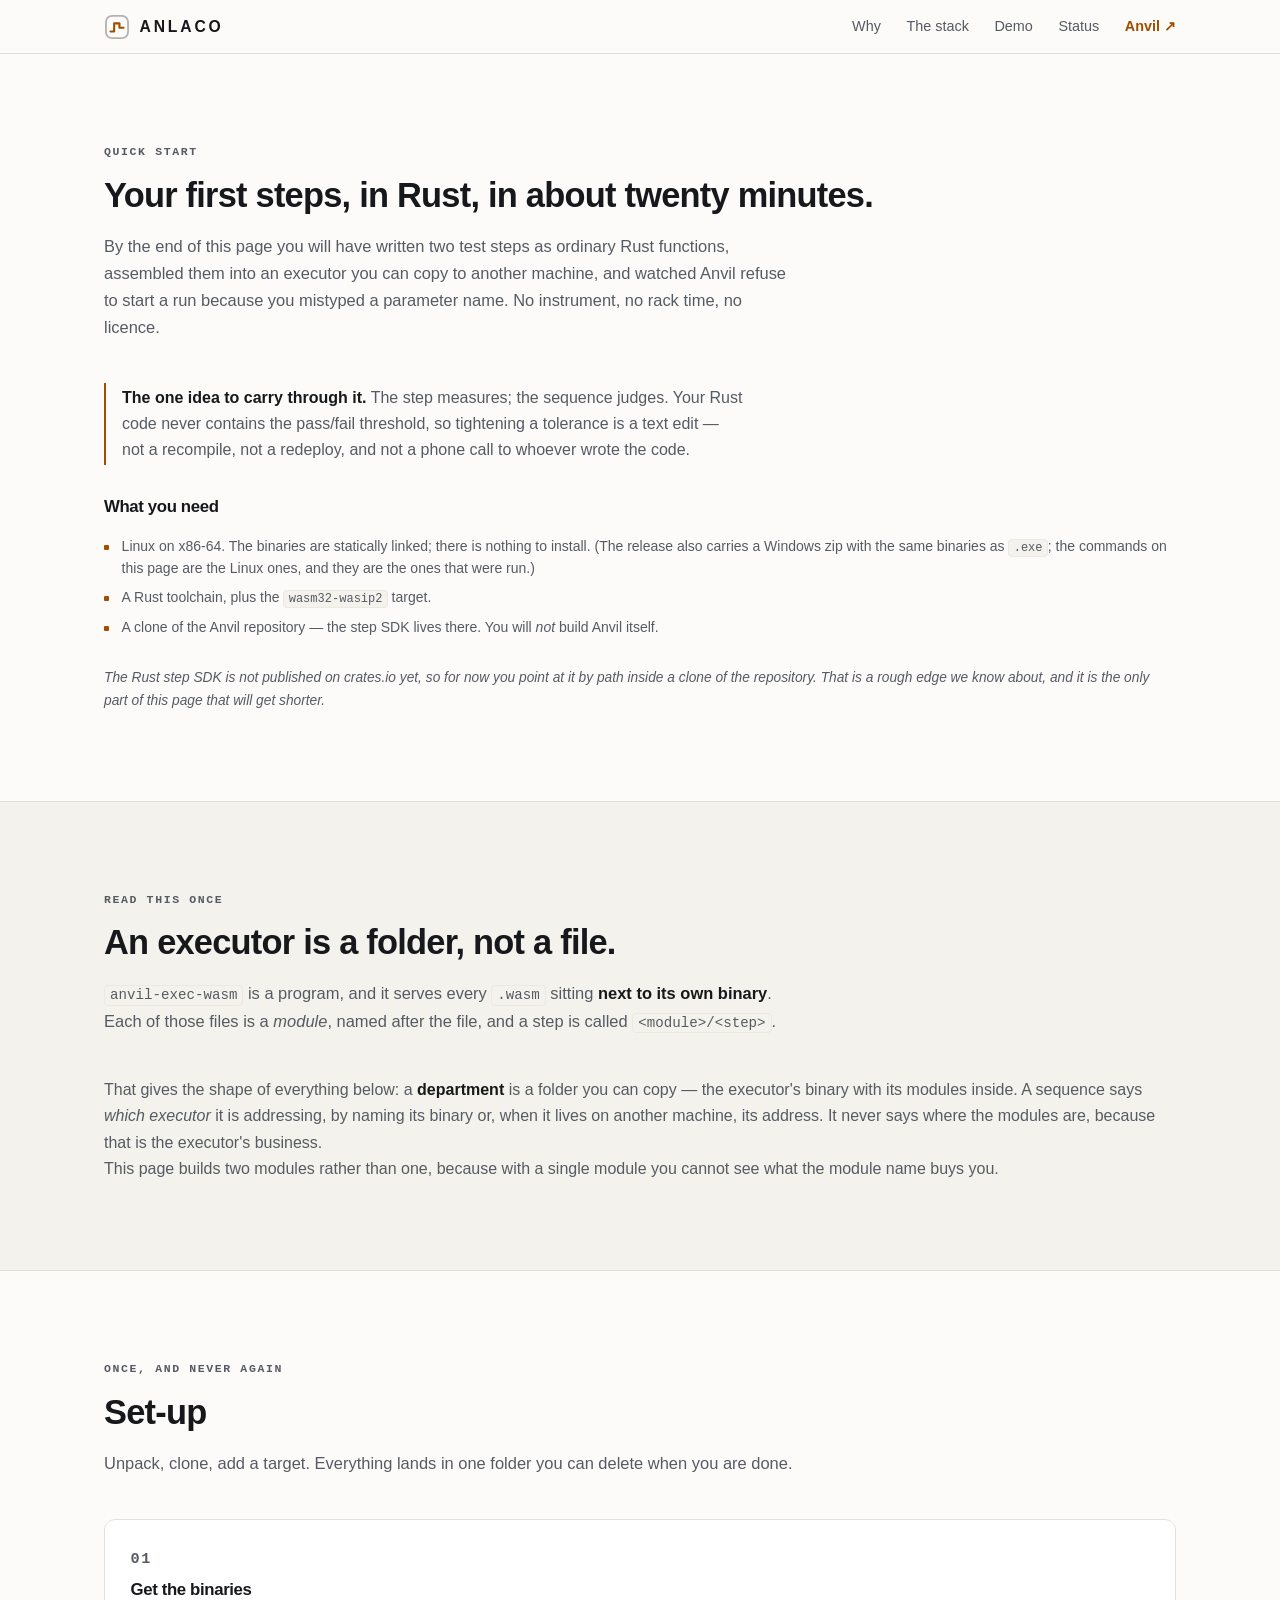
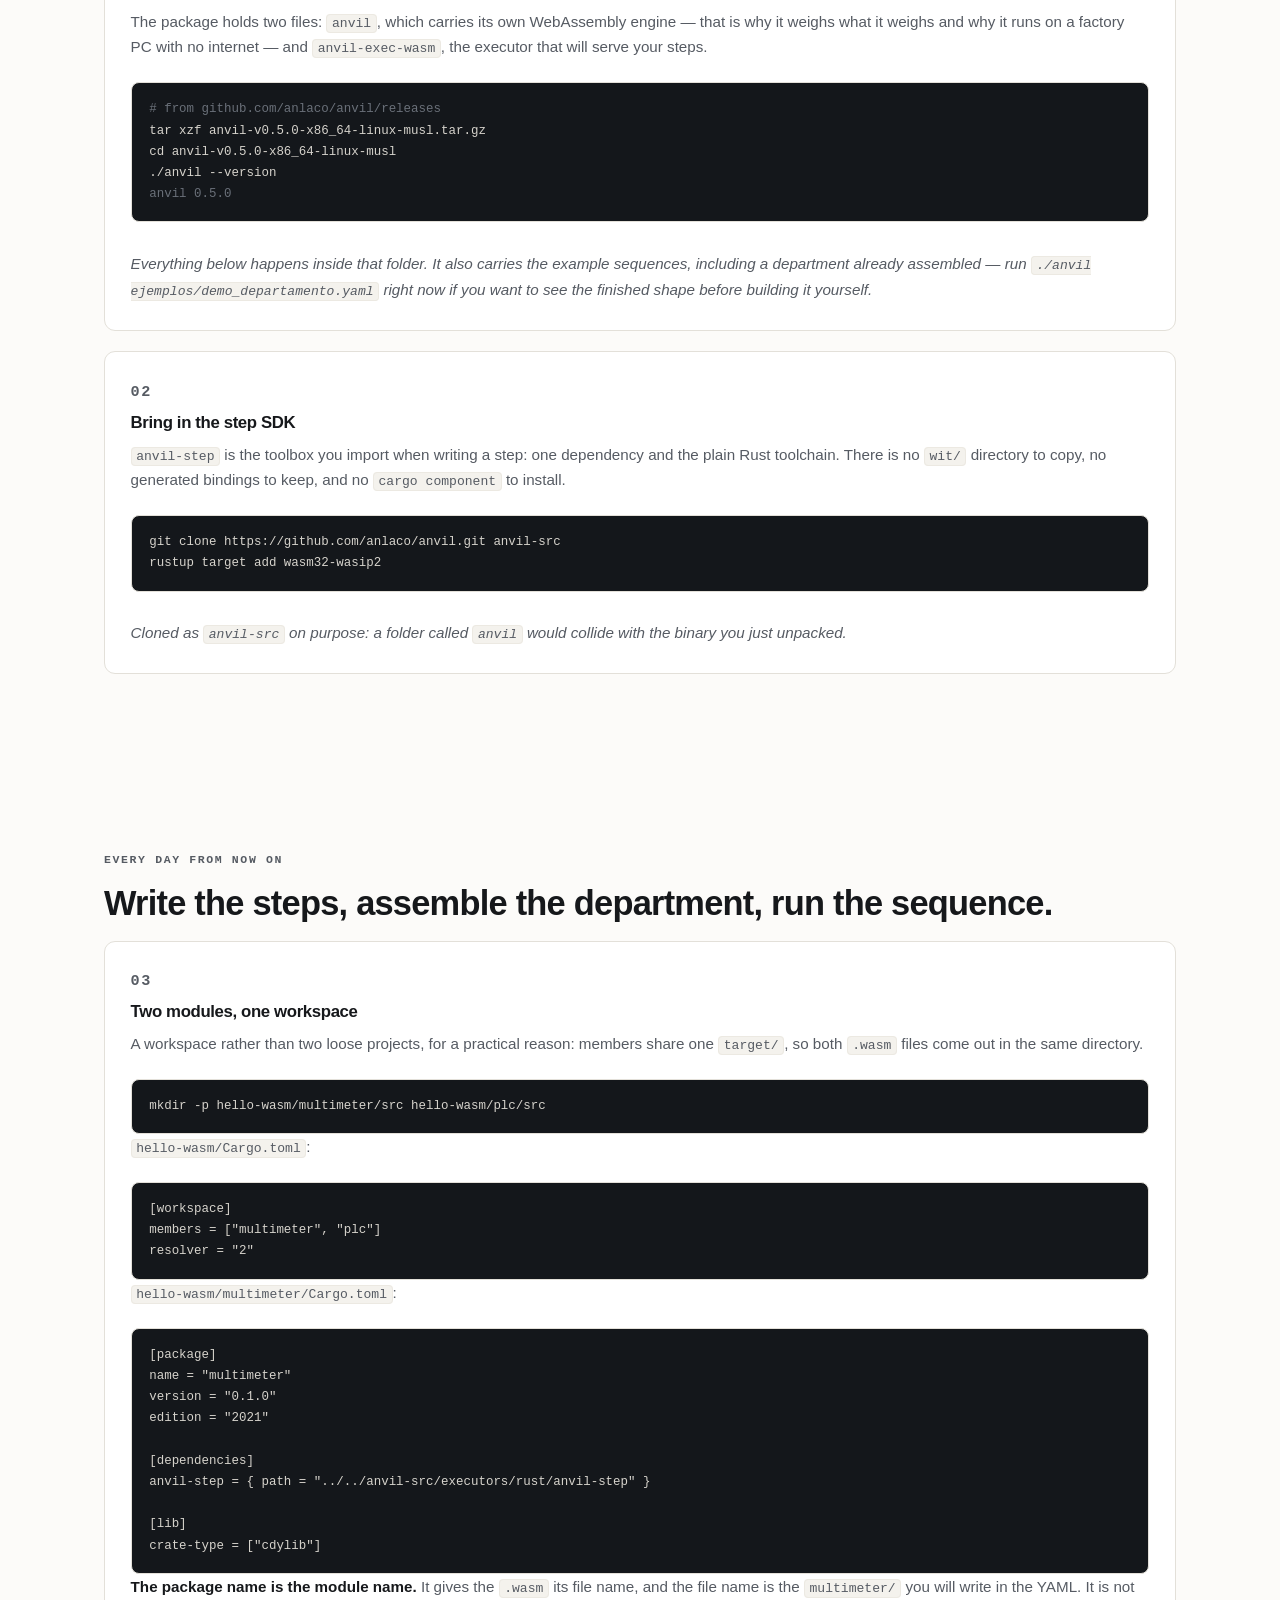
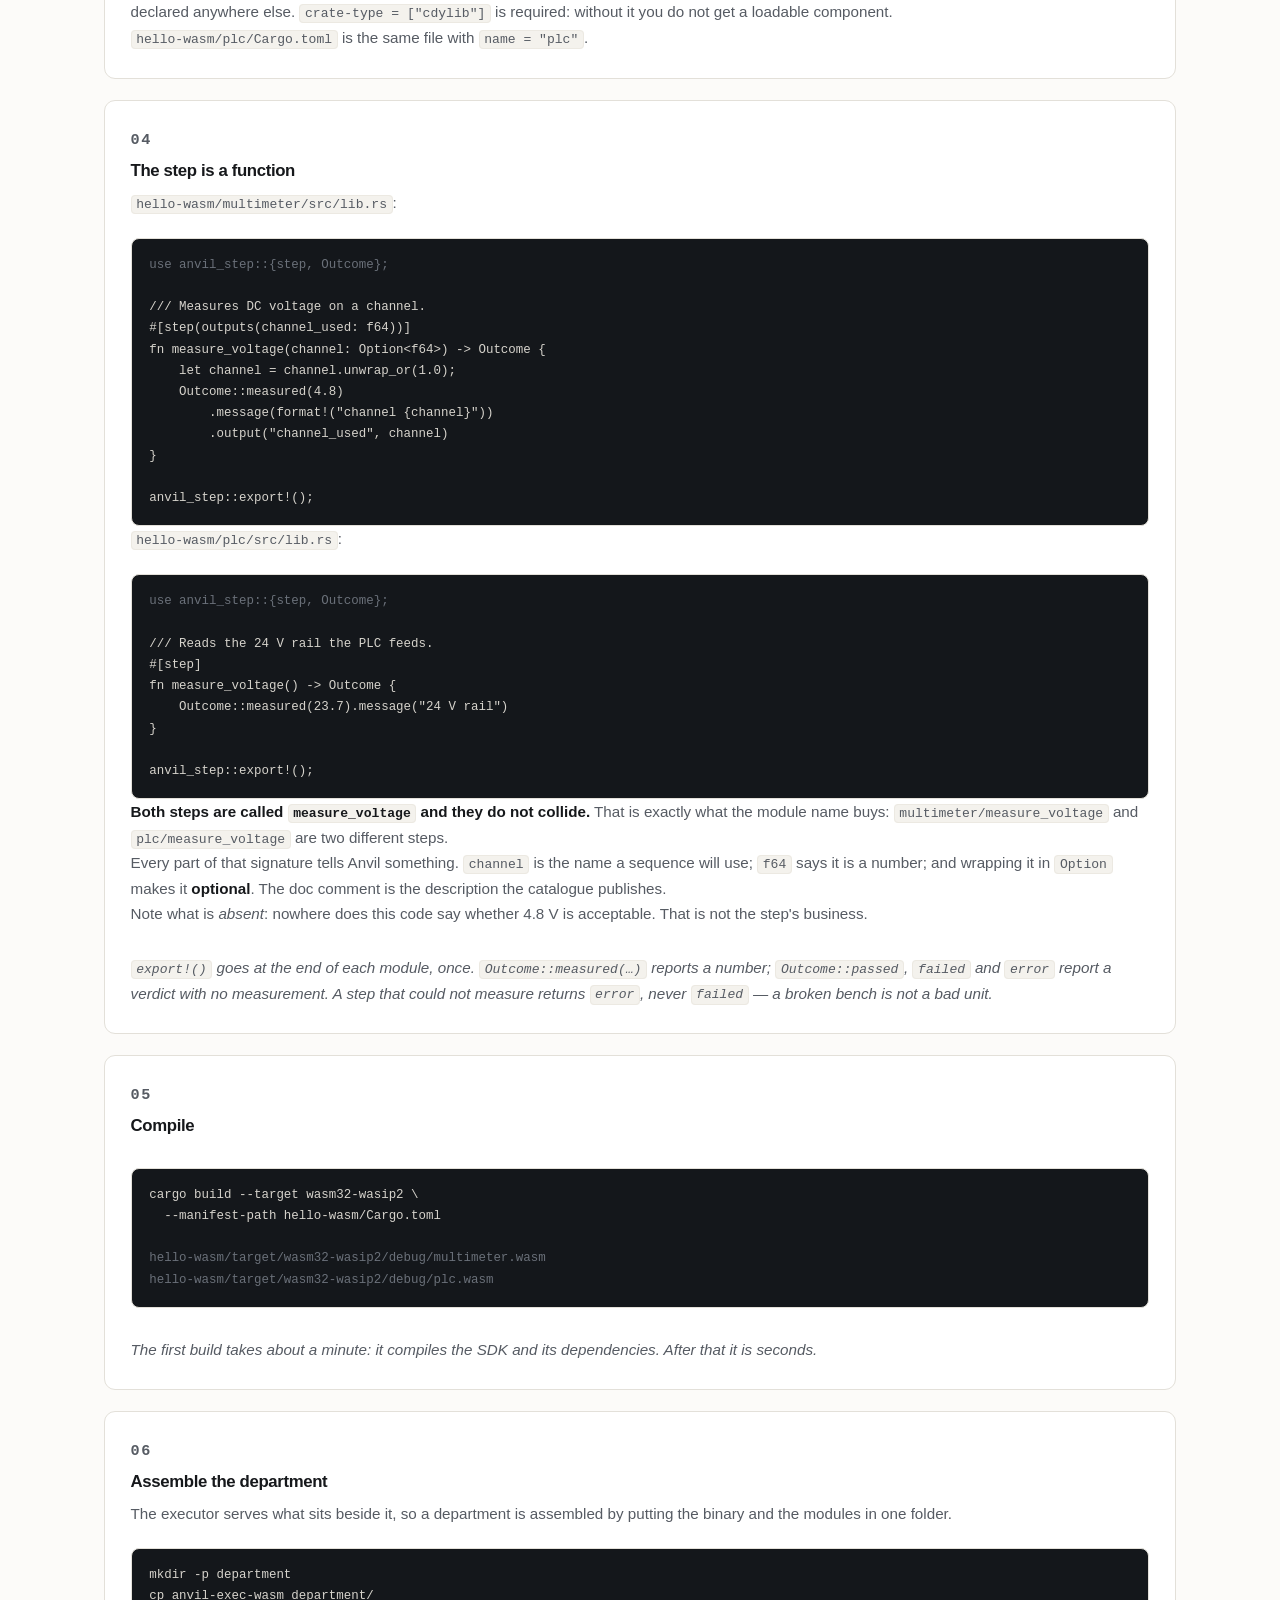
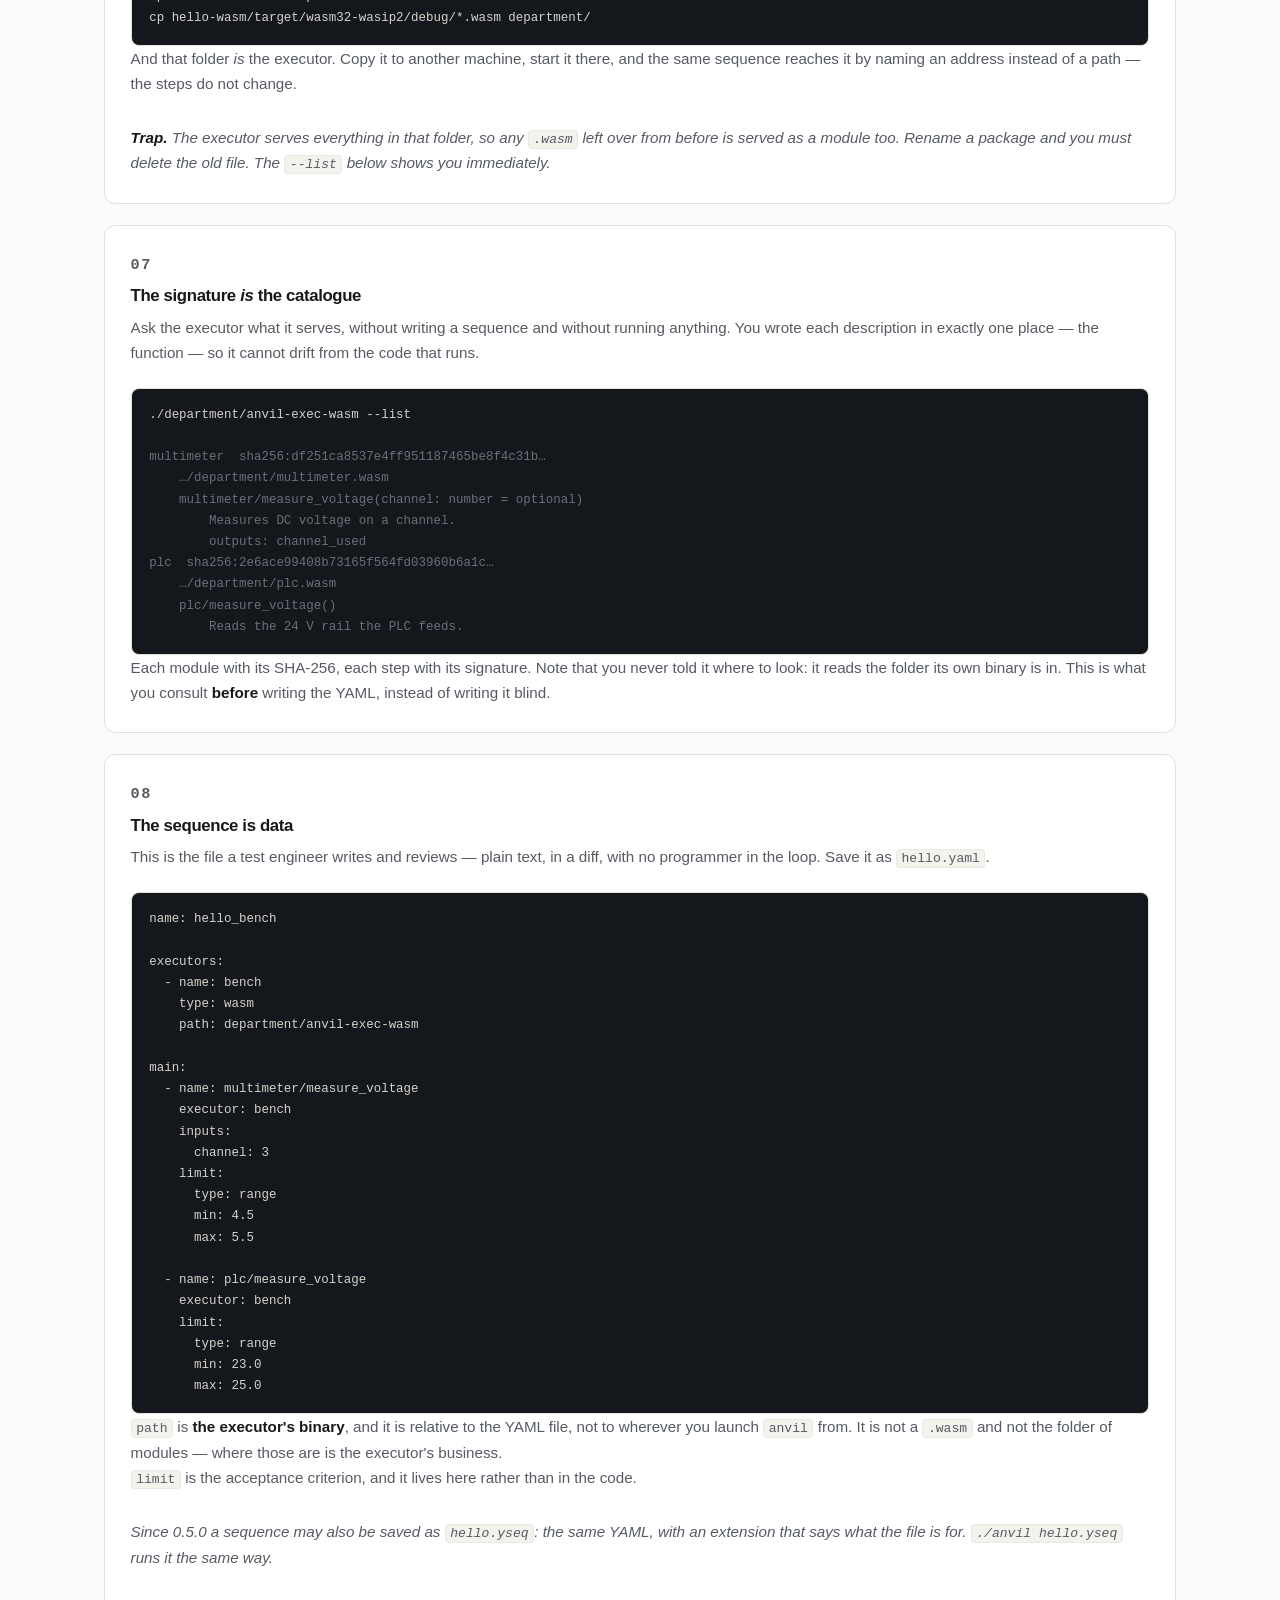
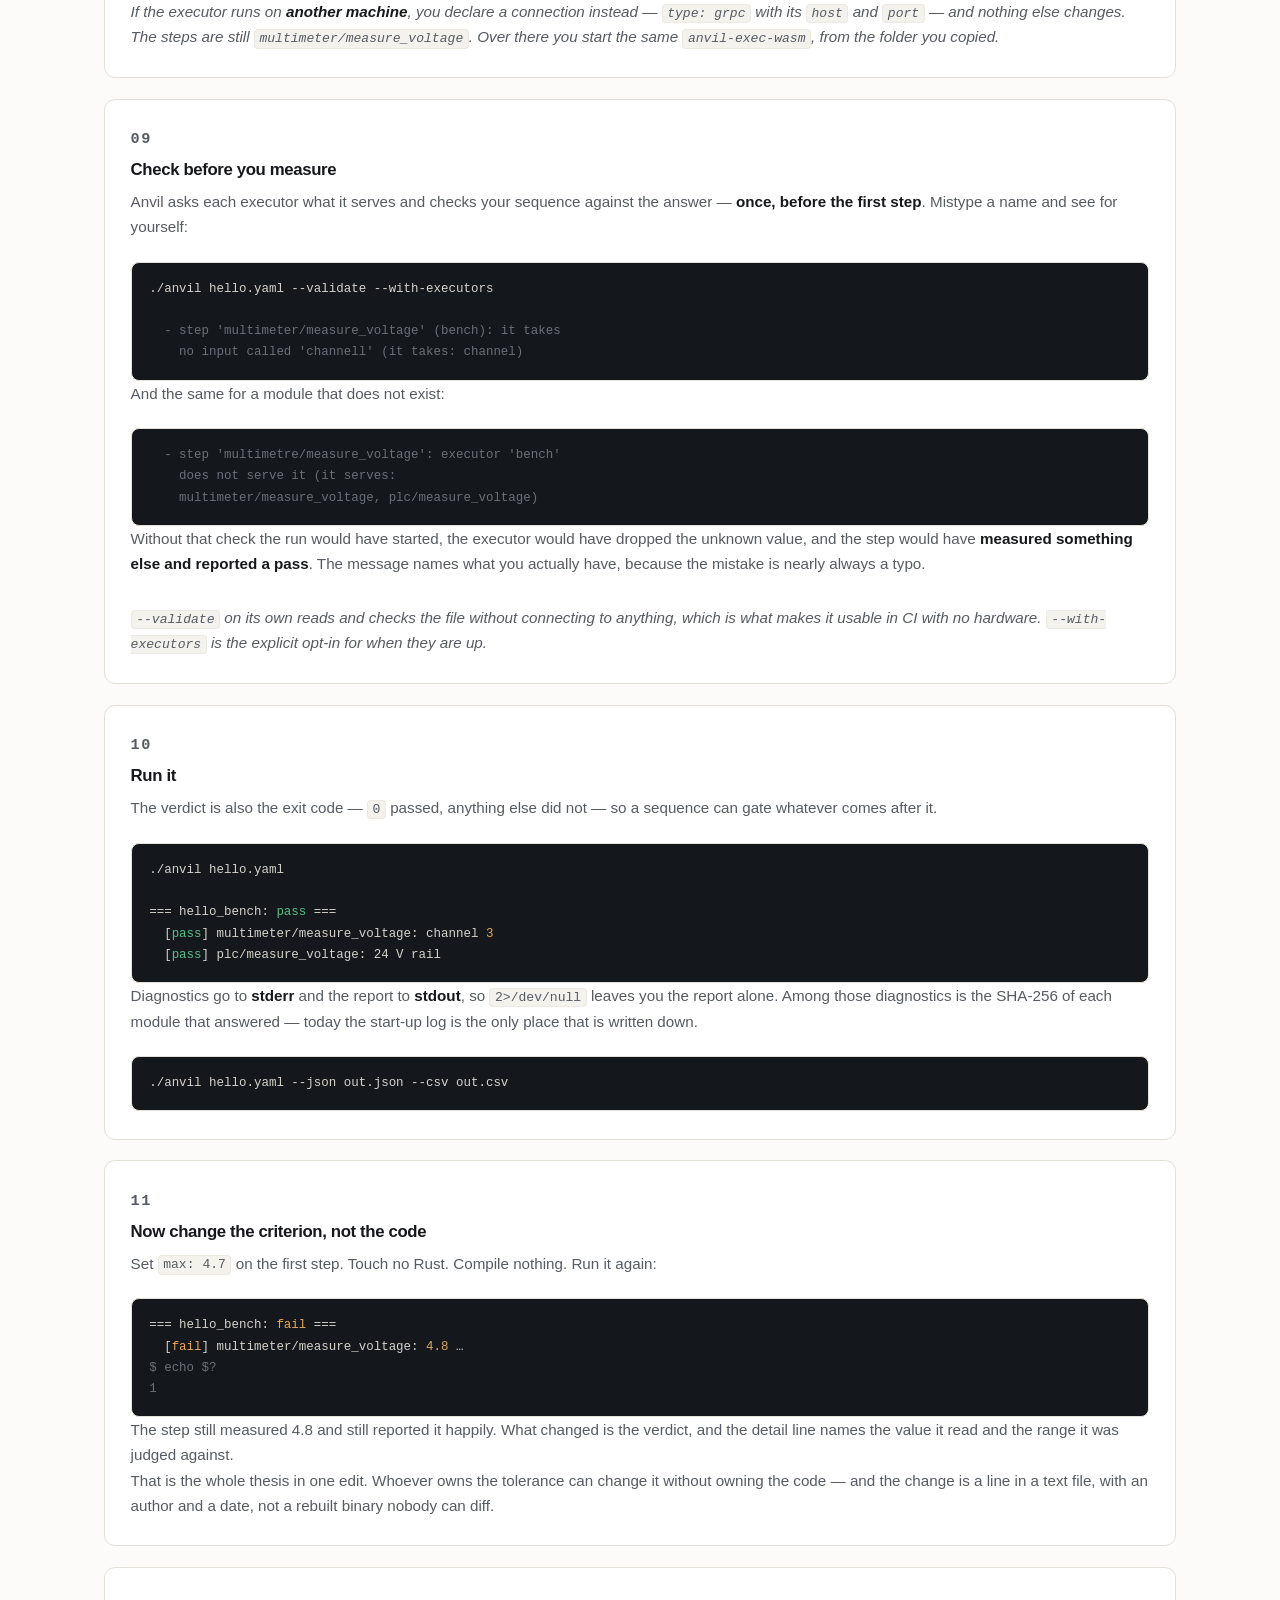
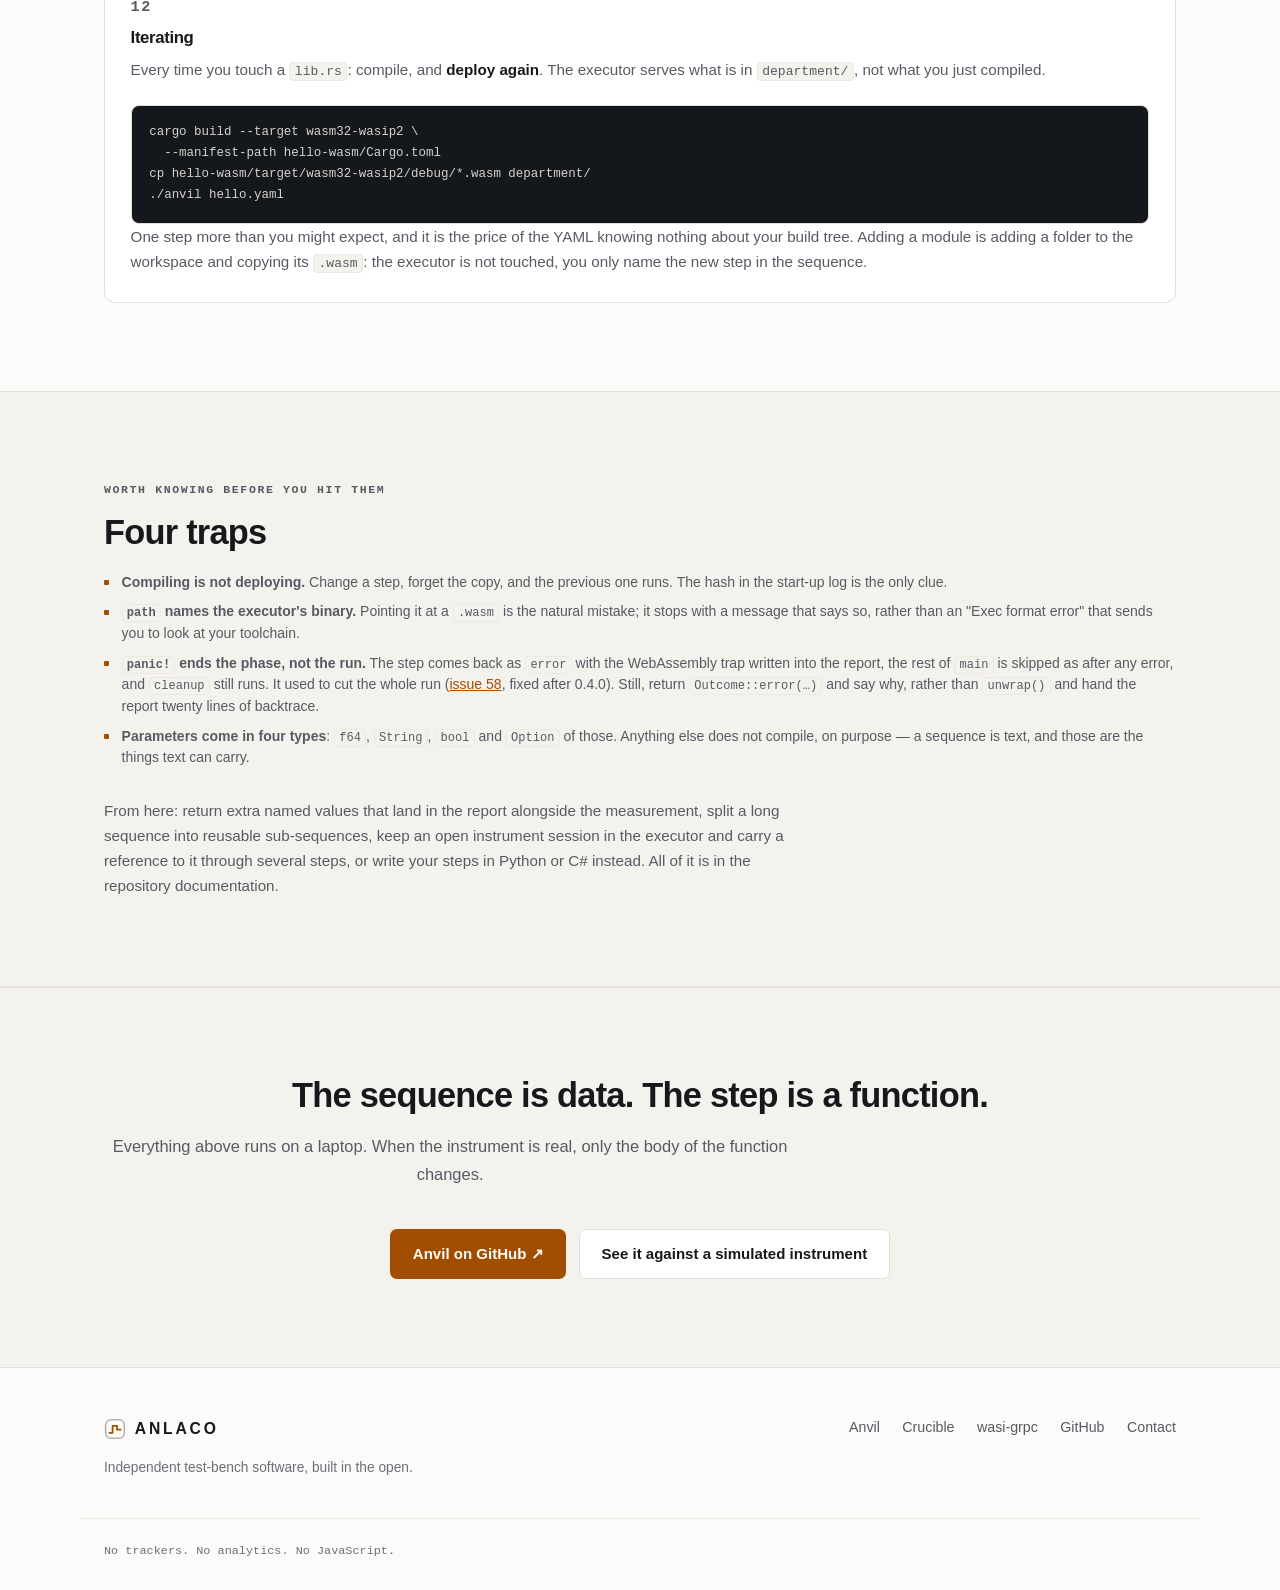
==== commit f3054159: "docs: the site and the quick start, walked again against v0.5.0 quickstart.html was run end to end w" ====
--- a/quickstart.html
+++ b/quickstart.html
@@ -60,7 +60,7 @@
 
     <h3>What you need</h3>
     <ul class="facts">
-      <li>Linux on x86-64. The binaries are statically linked; there is nothing to install.</li>
+      <li>Linux on x86-64. The binaries are statically linked; there is nothing to install. (The release also carries a Windows zip with the same binaries as <code>.exe</code>; the commands on this page are the Linux ones, and they are the ones that were run.)</li>
       <li>A Rust toolchain, plus the <code>wasm32-wasip2</code> target.</li>
       <li>A clone of the Anvil repository — the step SDK lives there. You will <em>not</em> build Anvil itself.</li>
     </ul>
@@ -120,10 +120,10 @@
           <code>anvil-exec-wasm</code>, the executor that will serve your steps.
         </p>
 <pre class="cmd"><span class="c-d"># from github.com/anlaco/anvil/releases</span>
-tar xzf anvil-v0.4.0-x86_64-linux-musl.tar.gz
-cd anvil-v0.4.0-x86_64-linux-musl
+tar xzf anvil-v0.5.0-x86_64-linux-musl.tar.gz
+cd anvil-v0.5.0-x86_64-linux-musl
 ./anvil --version
-<span class="c-d">anvil 0.4.0</span></pre>
+<span class="c-d">anvil 0.5.0</span></pre>
         <p class="fineprint">
           Everything below happens inside that folder. It also carries the
           example sequences, including a department already assembled — run
@@ -298,12 +298,12 @@
         </p>
 <pre class="cmd">./department/anvil-exec-wasm --list
 
-<span class="c-d">multimeter  sha256:0c5f8ab62c21c2369b2282c0327ca58f5…
+<span class="c-d">multimeter  sha256:df251ca8537e4ff951187465be8f4c31b…
     …/department/multimeter.wasm
     multimeter/measure_voltage(channel: number = optional)
         Measures DC voltage on a channel.
         outputs: channel_used
-plc  sha256:f0f3dabad52262dc2a30aabd6daec5414…
+plc  sha256:2e6ace99408b73165f564fd03960b6a1c…
     …/department/plc.wasm
     plc/measure_voltage()
         Reads the 24 V rail the PLC feeds.</span></pre>
@@ -355,6 +355,11 @@
         <p>
           <code>limit</code> is the acceptance criterion, and it lives here
           rather than in the code.
+        </p>
+        <p class="fineprint">
+          Since 0.5.0 a sequence may also be saved as <code>hello.yseq</code>:
+          the same YAML, with an extension that says what the file is for.
+          <code>./anvil hello.yseq</code> runs it the same way.
         </p>
         <p class="fineprint">
           If the executor runs on <strong>another machine</strong>, you declare
@@ -485,11 +490,14 @@
         to look at your toolchain.
       </li>
       <li>
-        <strong><code>panic!</code> cuts the whole run.</strong> WebAssembly
-        traps, the executor does not re-instantiate, and the rest of the
-        sequence is lost
-        (<a href="https://github.com/anlaco/anvil/issues/58">issue&nbsp;58</a>).
-        Return <code>Outcome::error(…)</code>; never <code>unwrap()</code>.
+        <strong><code>panic!</code> ends the phase, not the run.</strong> The
+        step comes back as <code>error</code> with the WebAssembly trap written
+        into the report, the rest of <code>main</code> is skipped as after any
+        error, and <code>cleanup</code> still runs. It used to cut the whole
+        run (<a href="https://github.com/anlaco/anvil/issues/58">issue&nbsp;58</a>,
+        fixed after 0.4.0). Still, return <code>Outcome::error(…)</code> and
+        say why, rather than <code>unwrap()</code> and hand the report twenty
+        lines of backtrace.
       </li>
       <li>
         <strong>Parameters come in four types</strong>: <code>f64</code>,
@@ -503,8 +511,8 @@
       From here: return extra named values that land in the report alongside the
       measurement, split a long sequence into reusable sub-sequences, keep an
       open instrument session in the executor and carry a reference to it
-      through several steps, or write your steps in Python instead. All of it is
-      in the repository documentation.
+      through several steps, or write your steps in Python or C# instead. All of it
+      is in the repository documentation.
     </p>
   </div>
 </section>
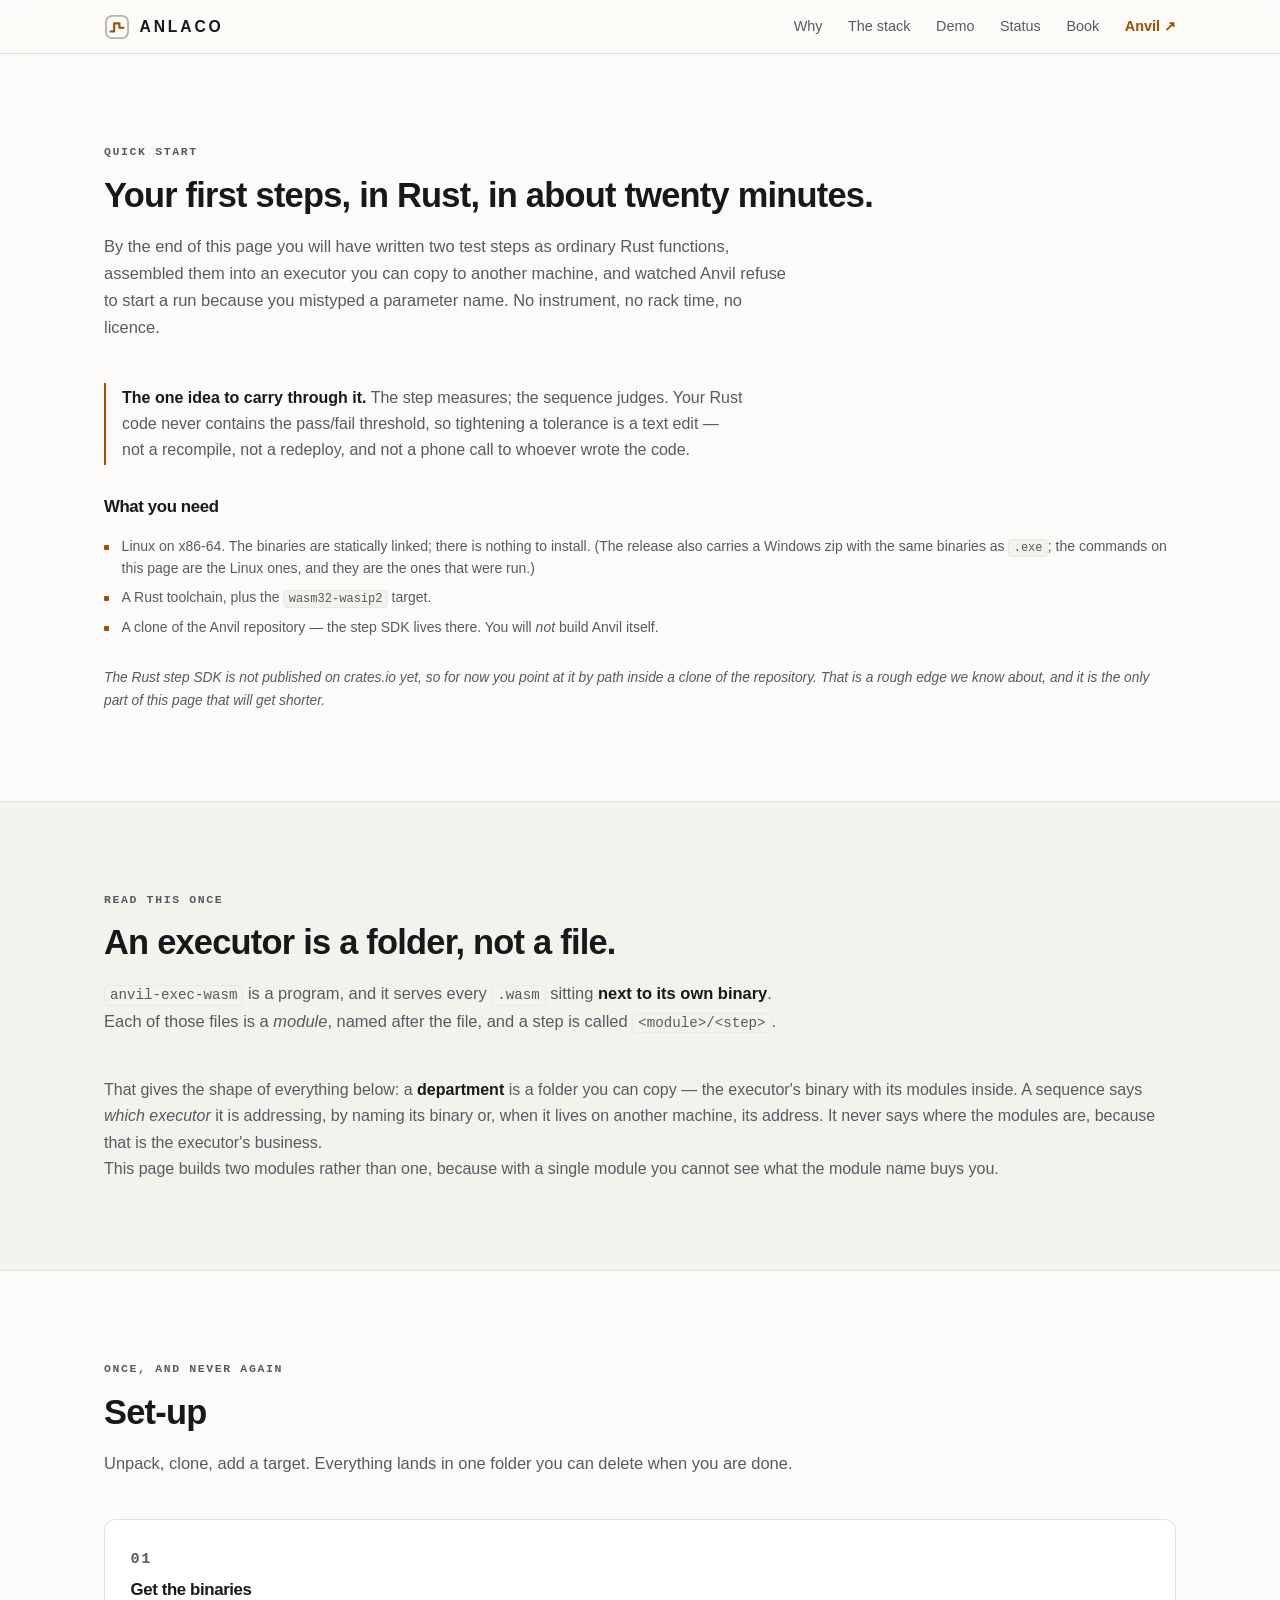
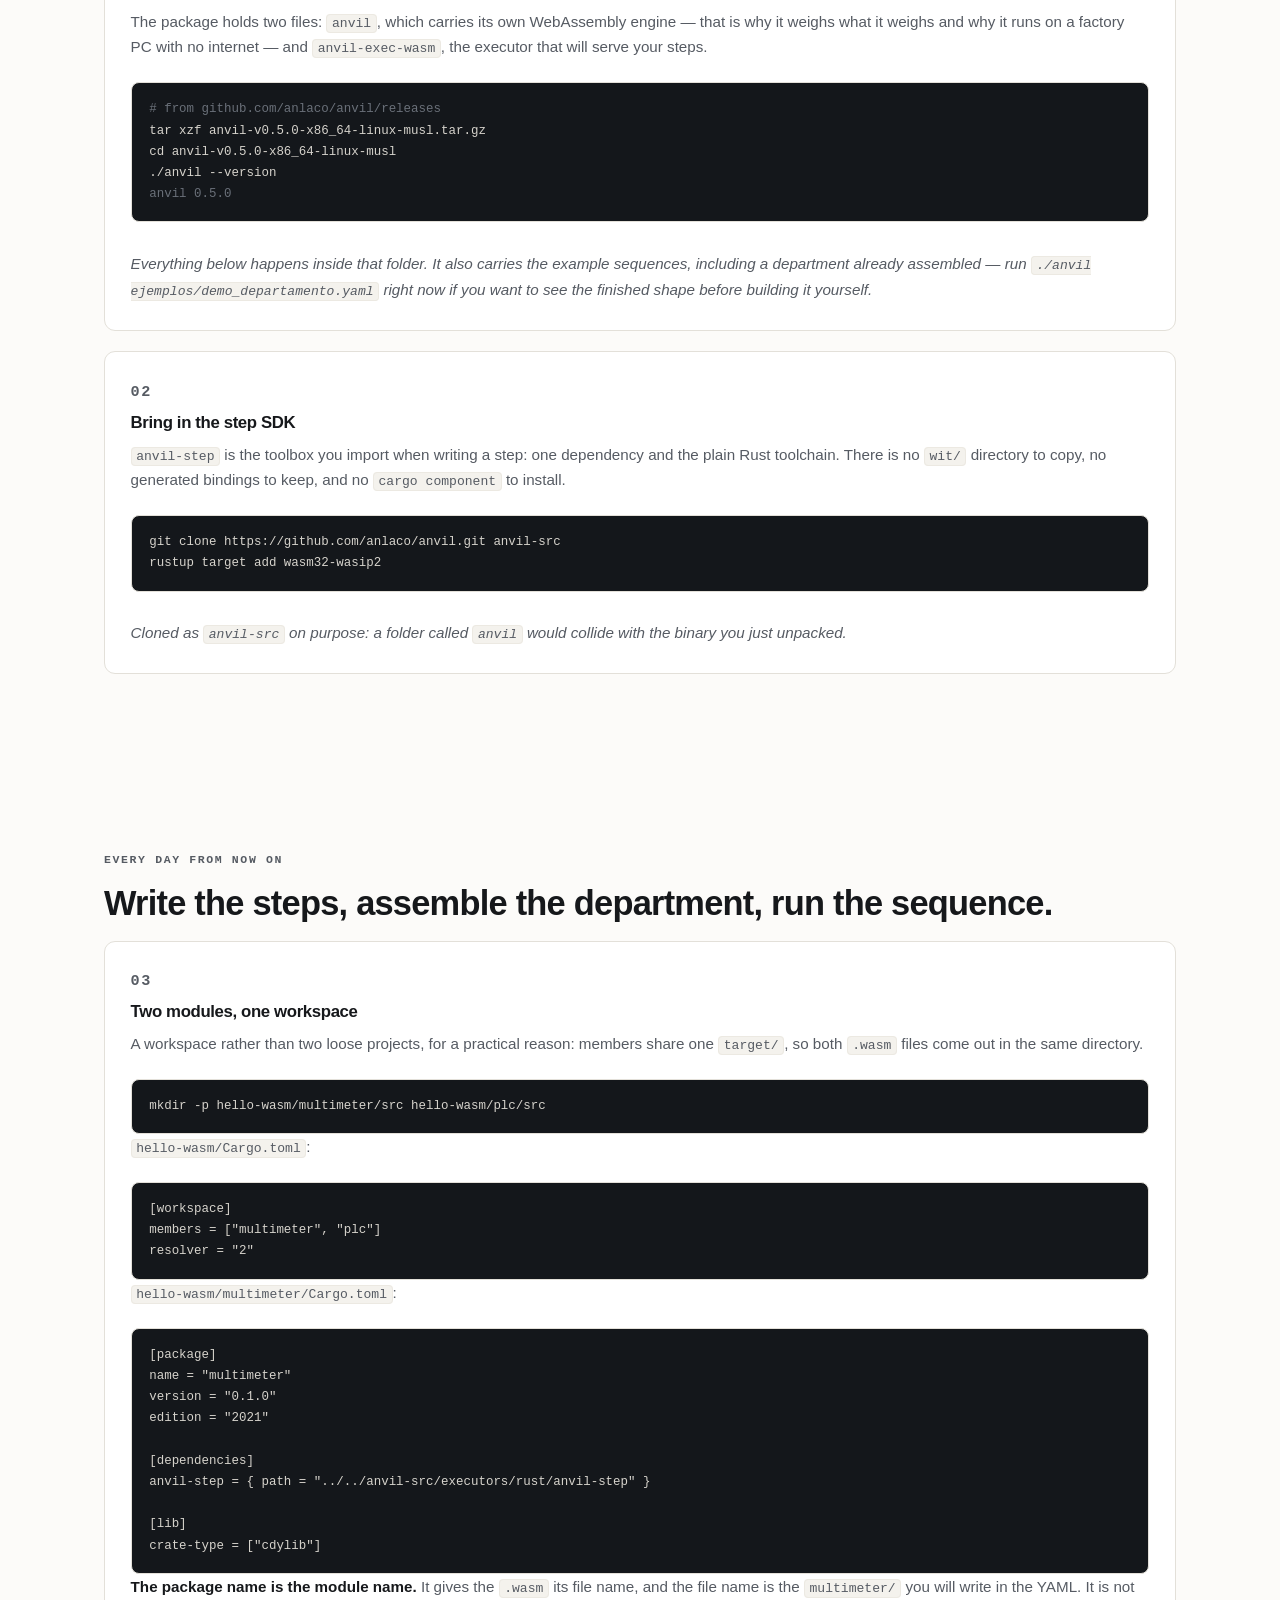
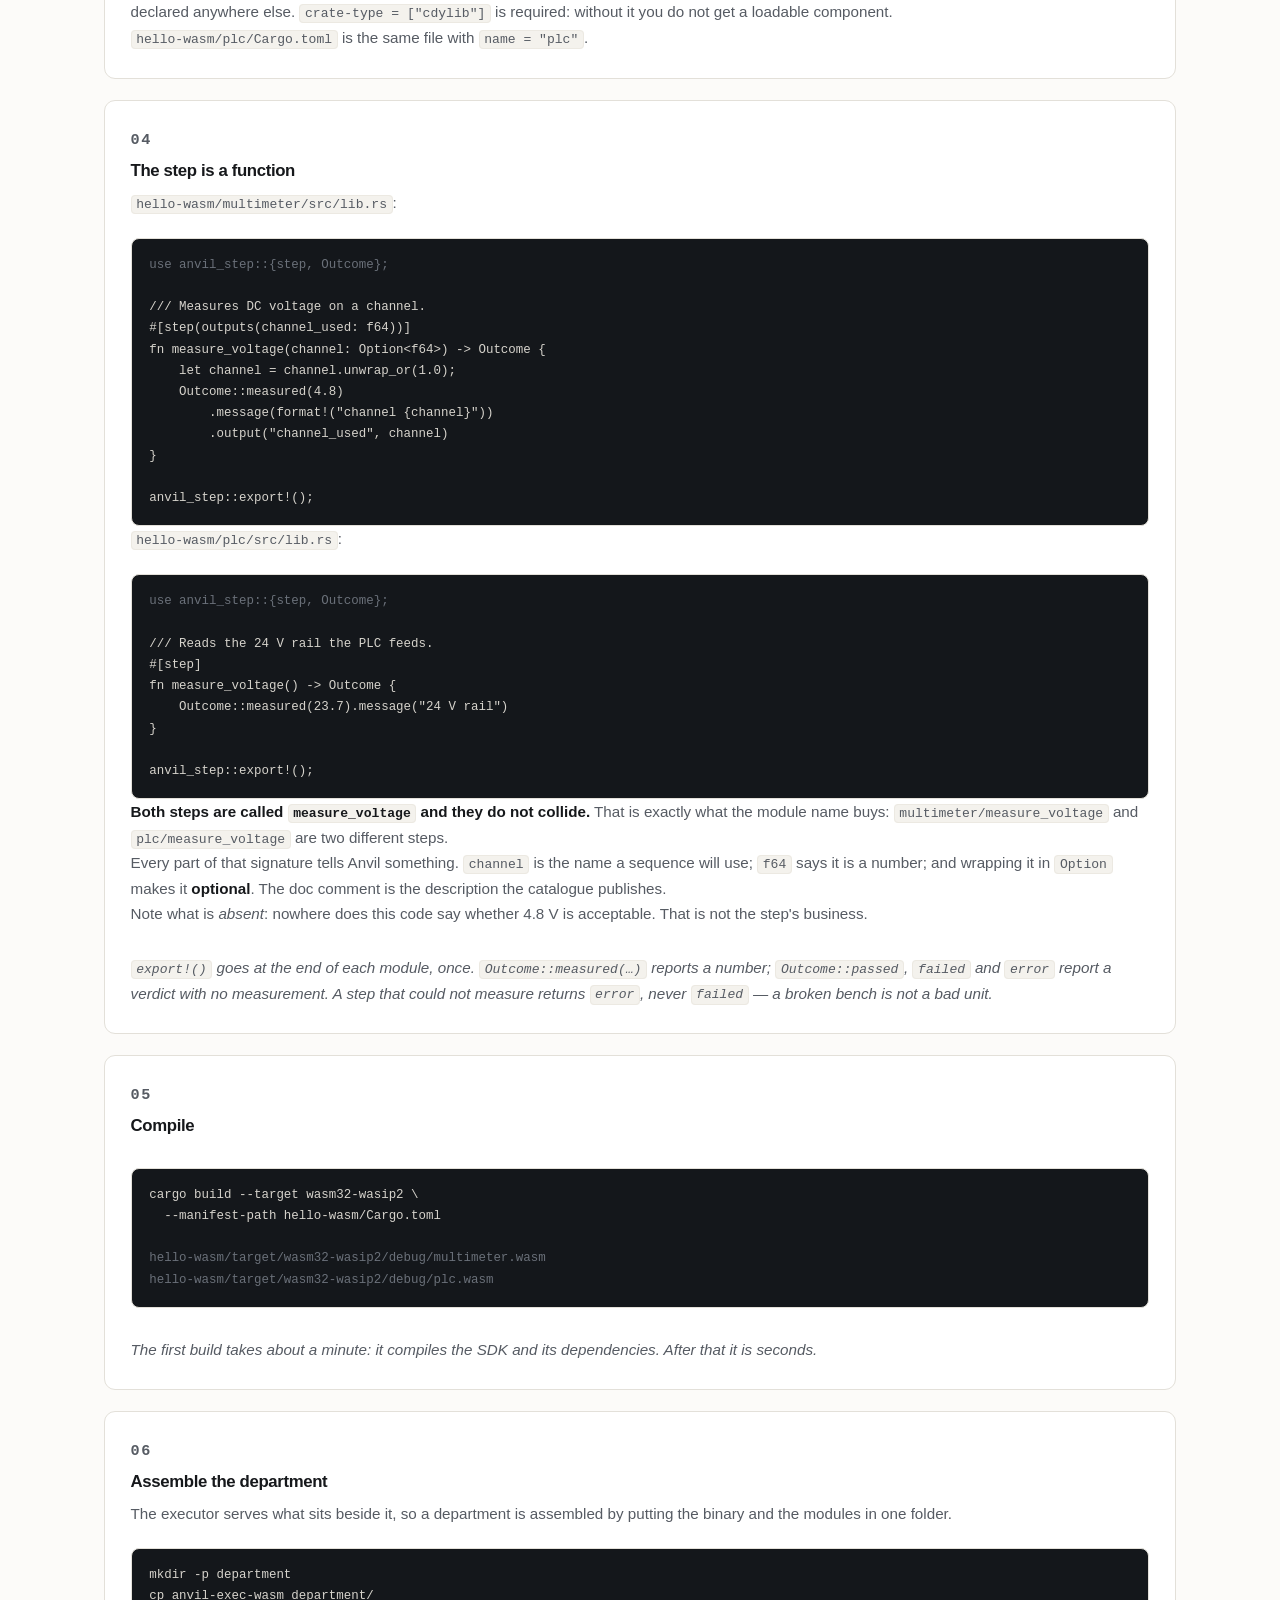
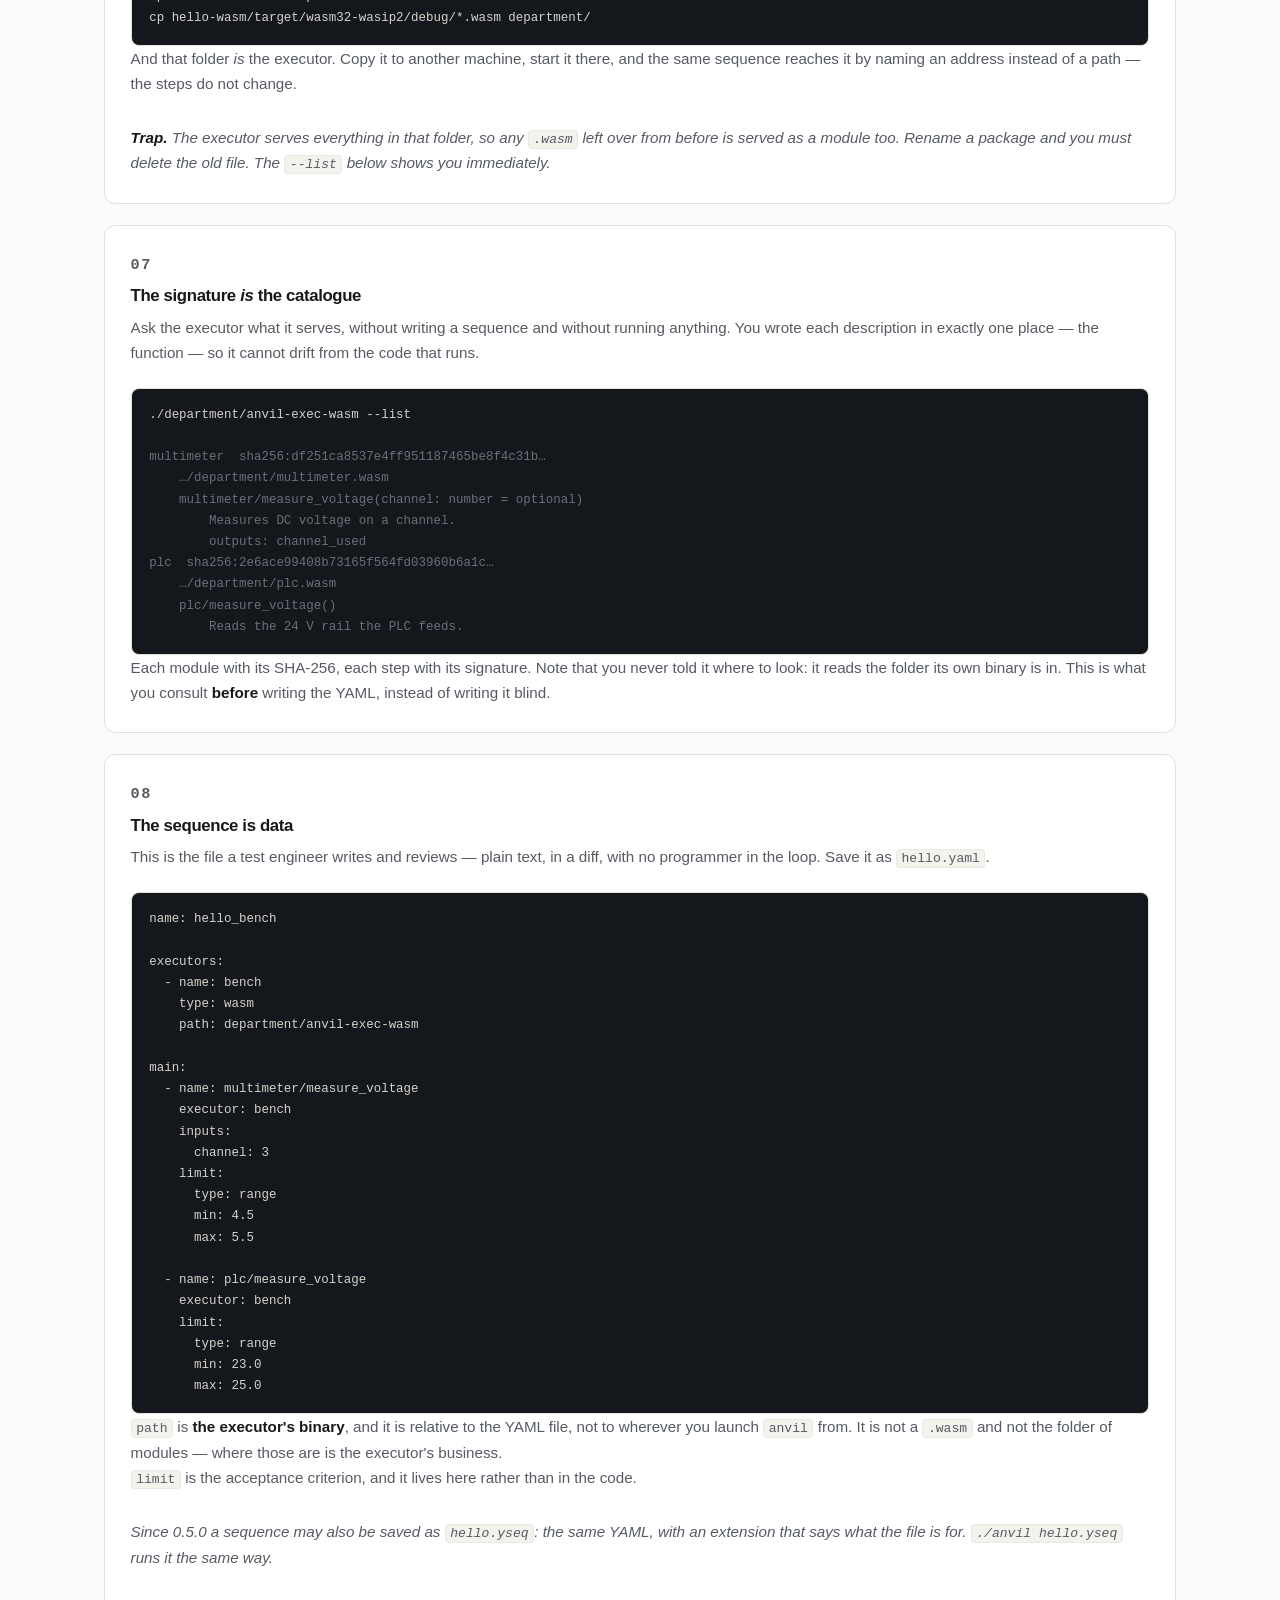
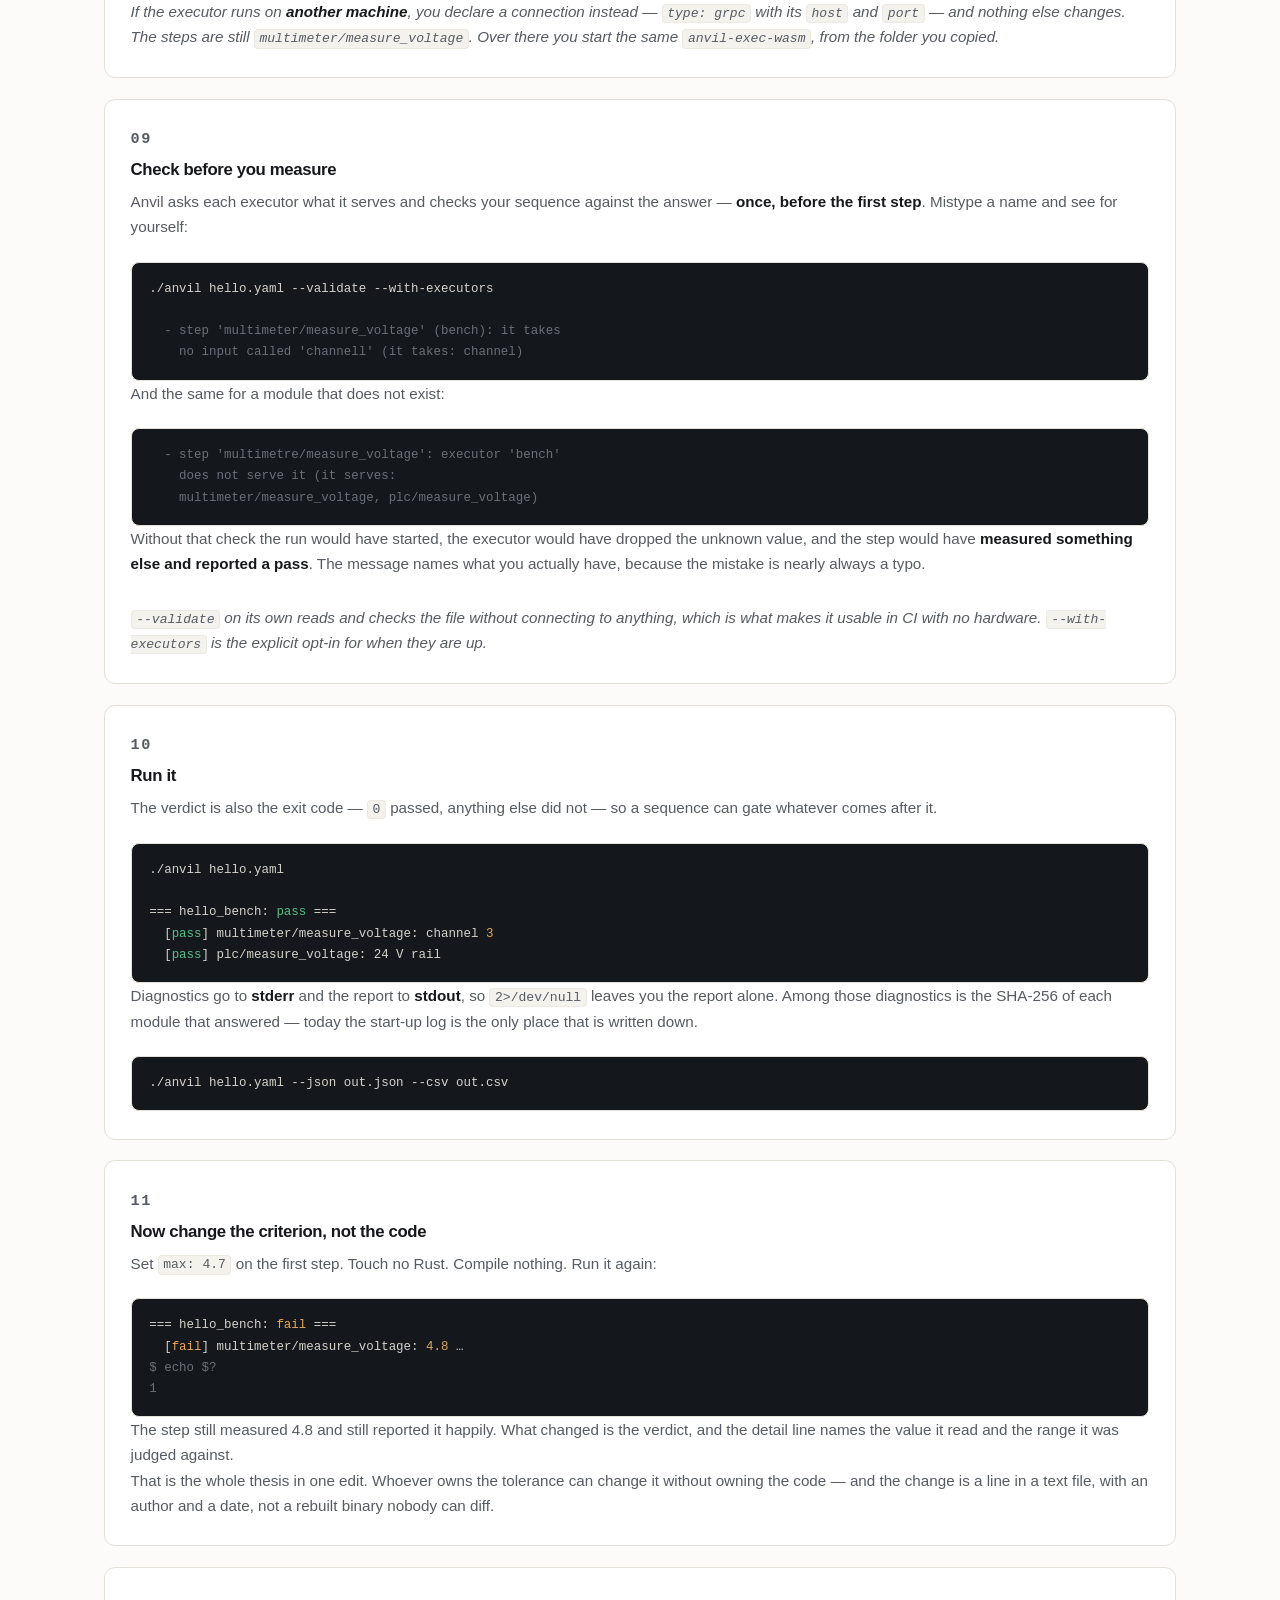
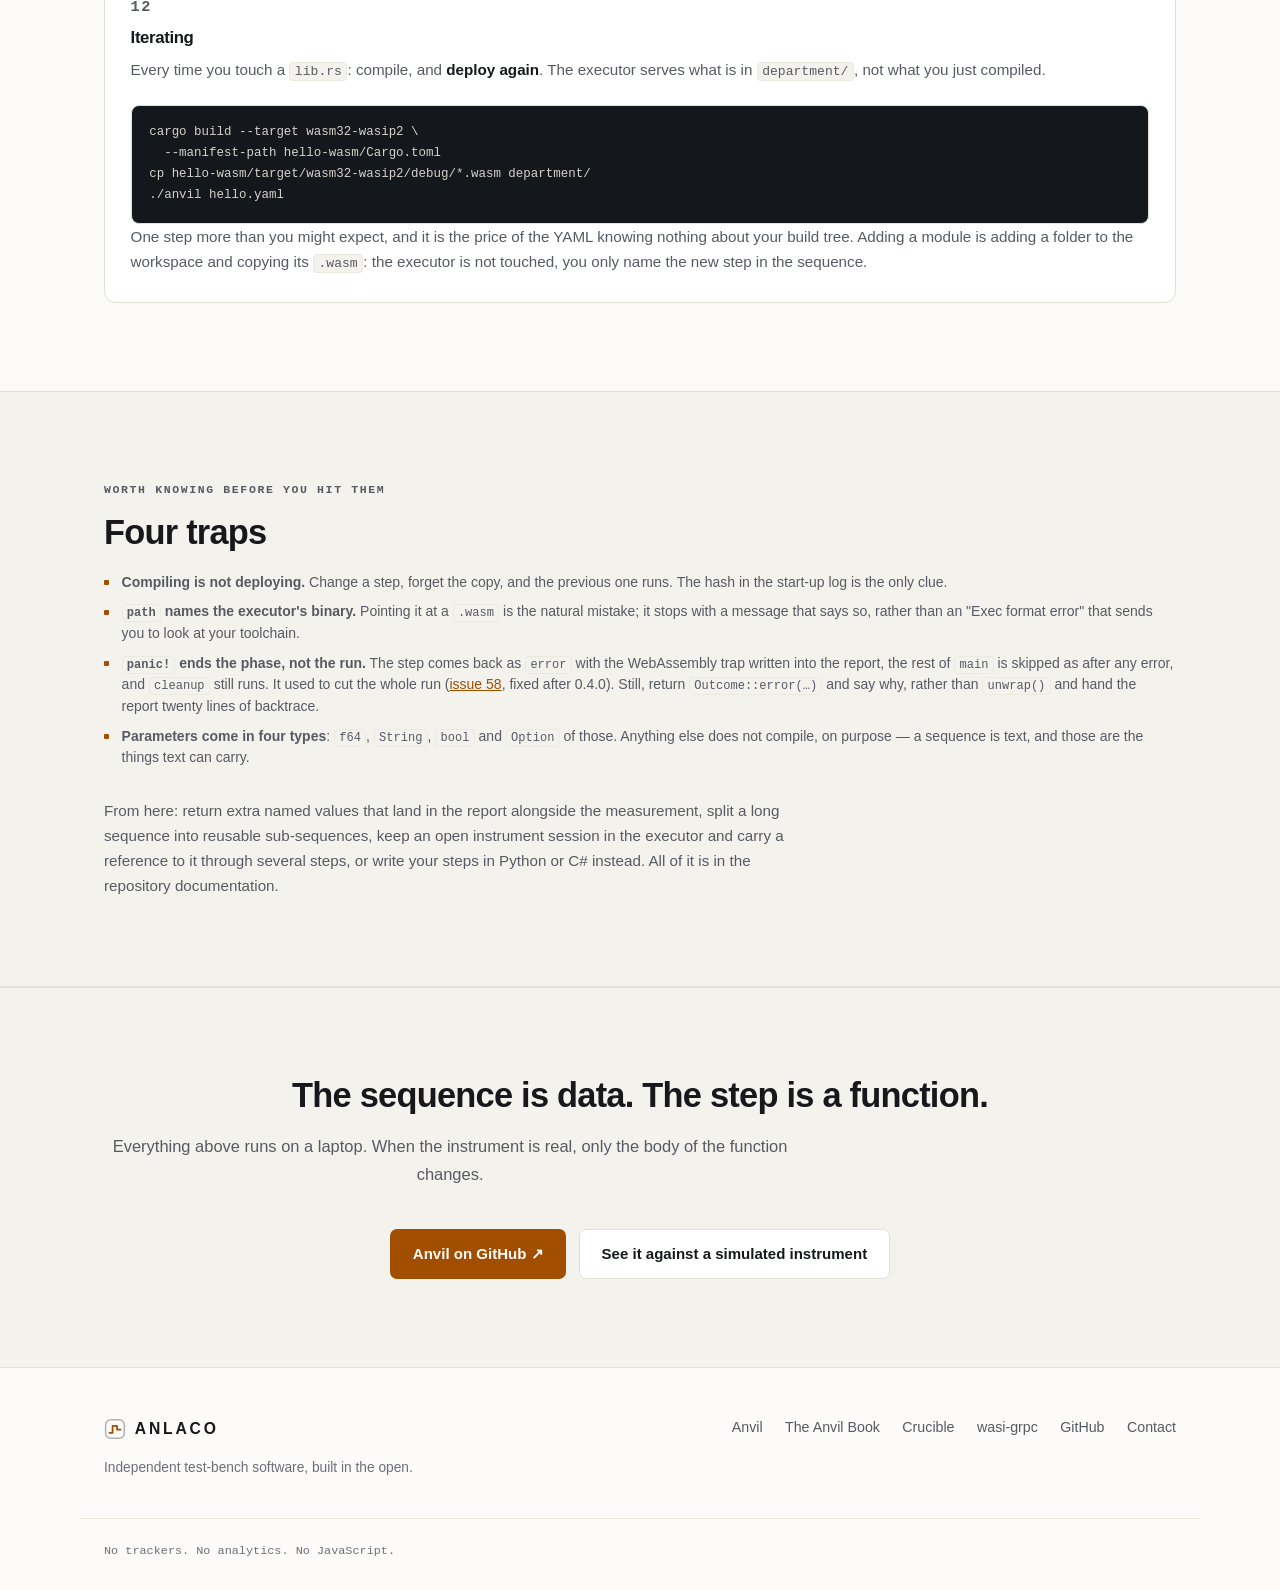
==== commit 6d3c5b35: "docs: link The Anvil Book, published at /anvil/ The book lives in the anvil repository and is served" ====
--- a/quickstart.html
+++ b/quickstart.html
@@ -32,6 +32,7 @@
       <a href="/#stack">The stack</a>
       <a href="/#demo">Demo</a>
       <a href="/#status">Status</a>
+      <a href="/anvil/">Book</a>
       <a class="nav-cta" href="https://github.com/anlaco/anvil">Anvil&nbsp;↗</a>
     </nav>
   </div>
@@ -546,6 +547,7 @@
     </div>
     <nav class="footer-links" aria-label="Footer">
       <a href="https://github.com/anlaco/anvil">Anvil</a>
+      <a href="/anvil/">The Anvil Book</a>
       <a href="https://github.com/anlaco/Crucible">Crucible</a>
       <a href="https://github.com/anlaco/wasi-grpc">wasi-grpc</a>
       <a href="https://github.com/anlaco">GitHub</a>
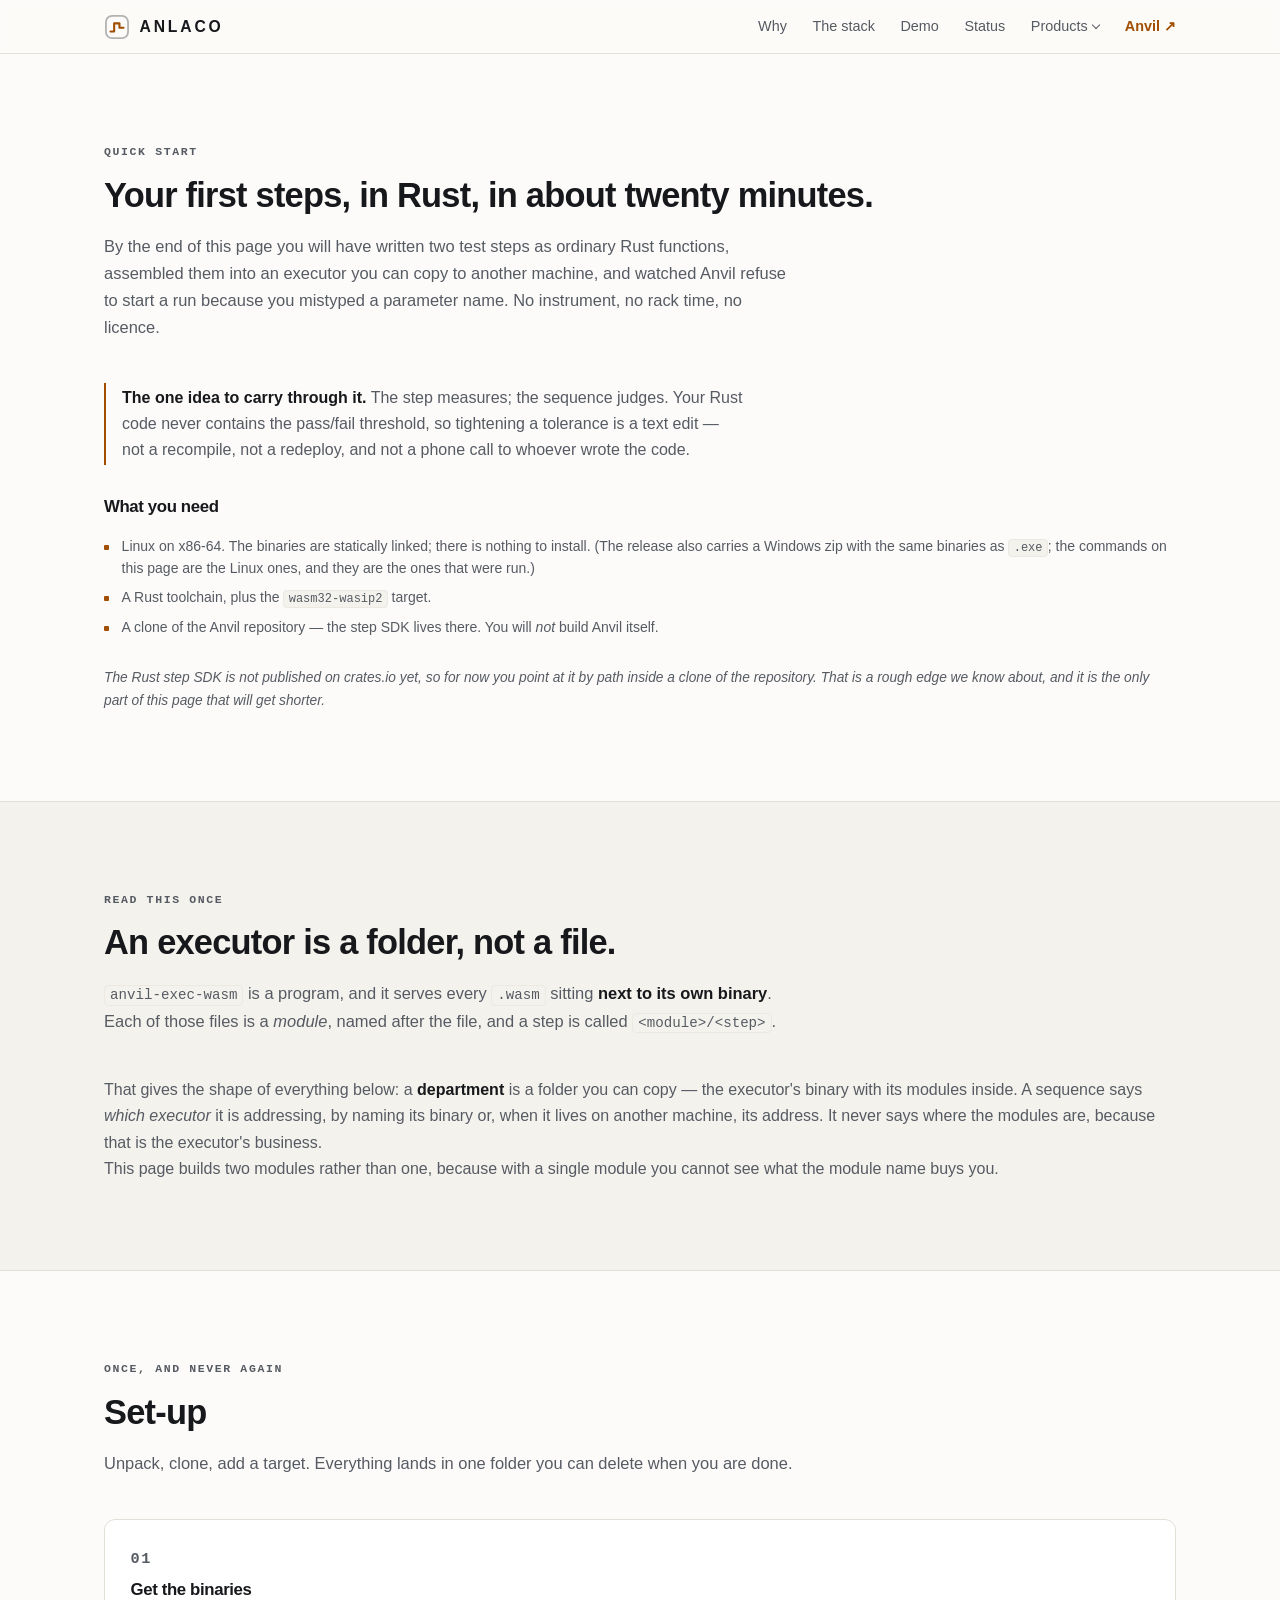
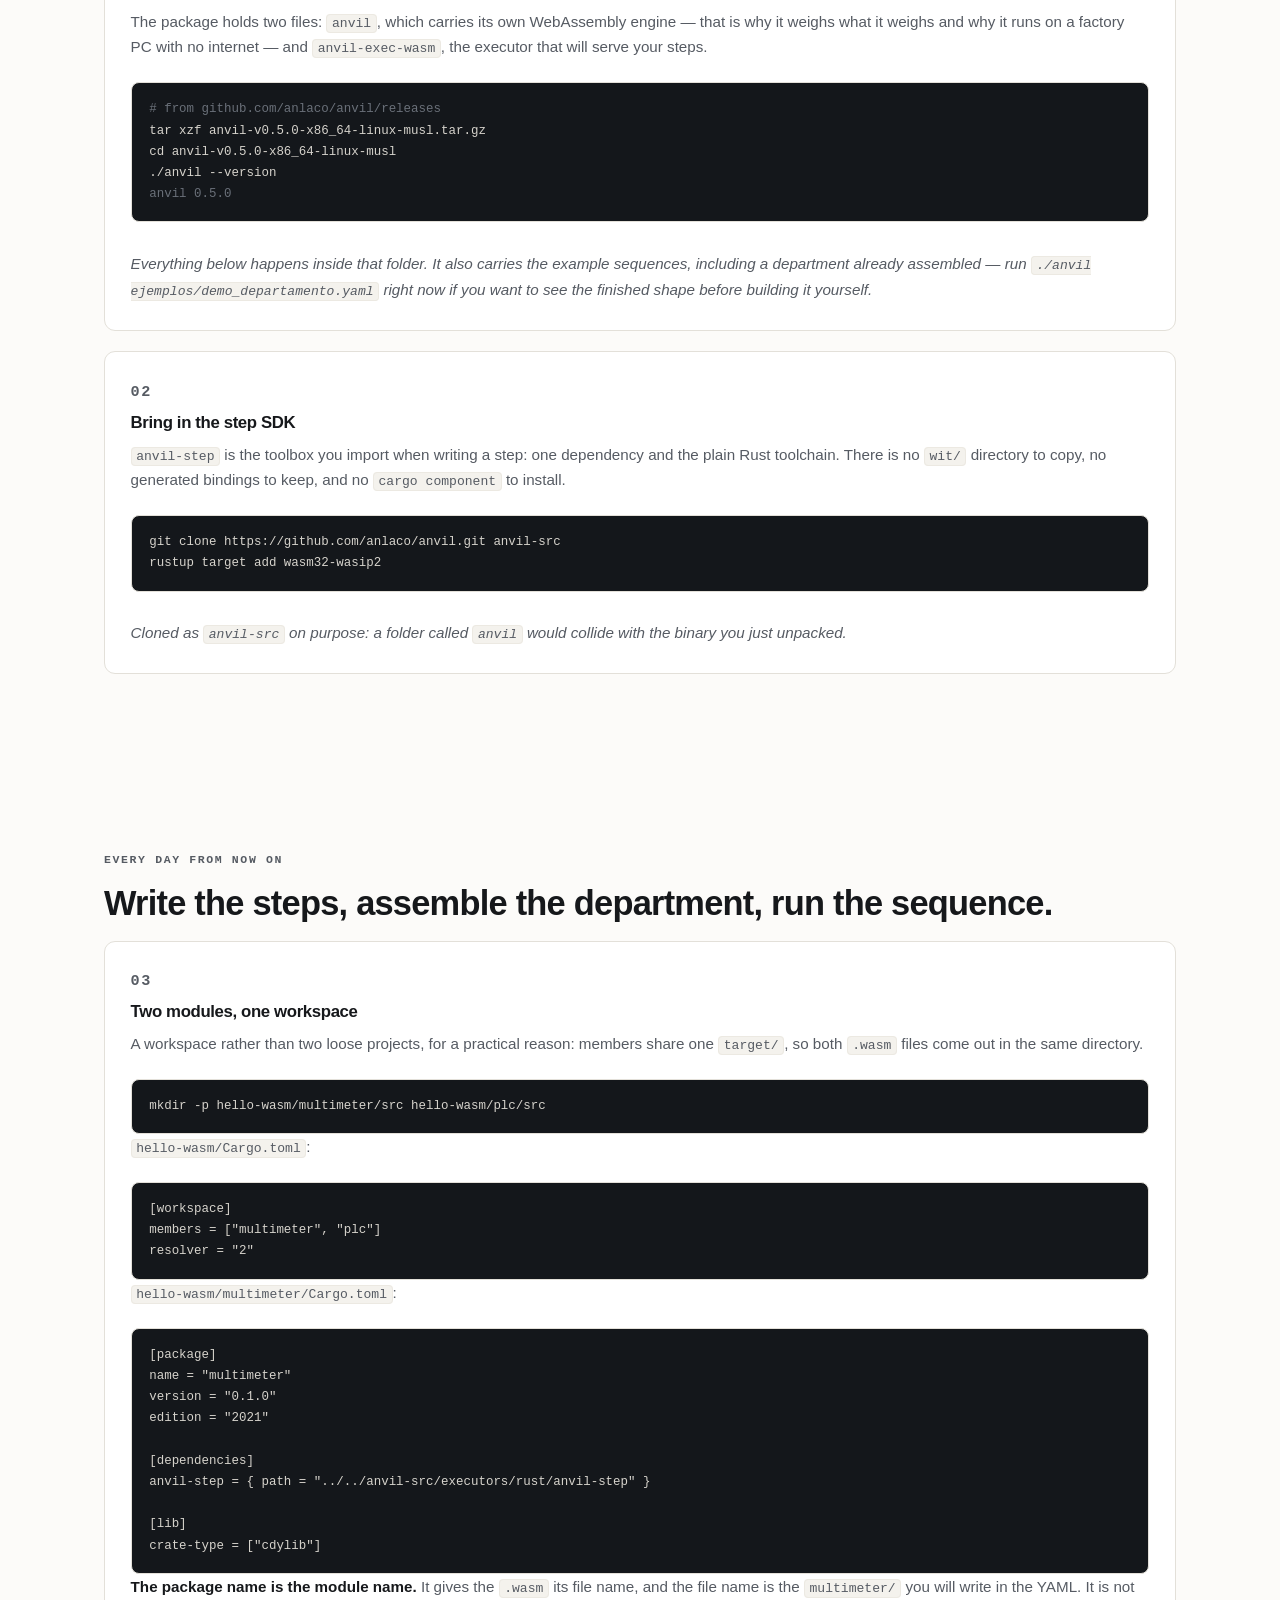
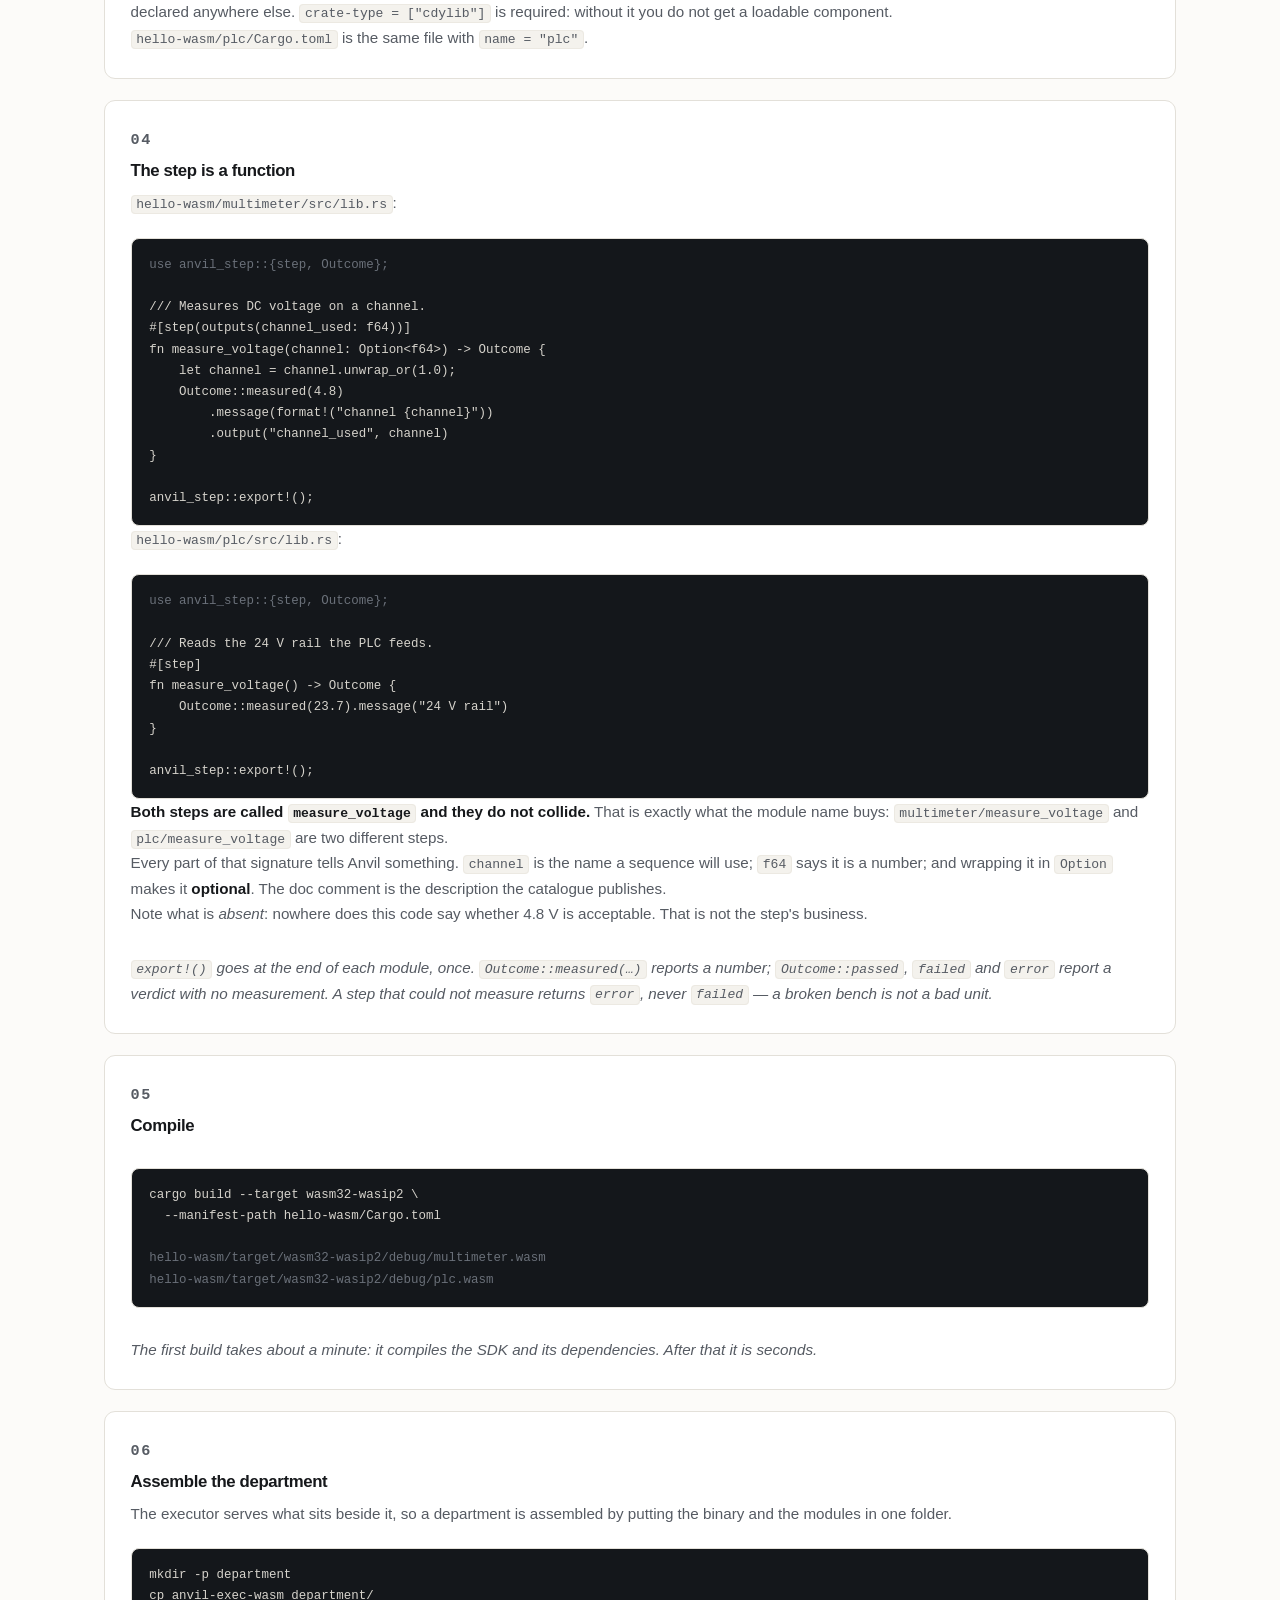
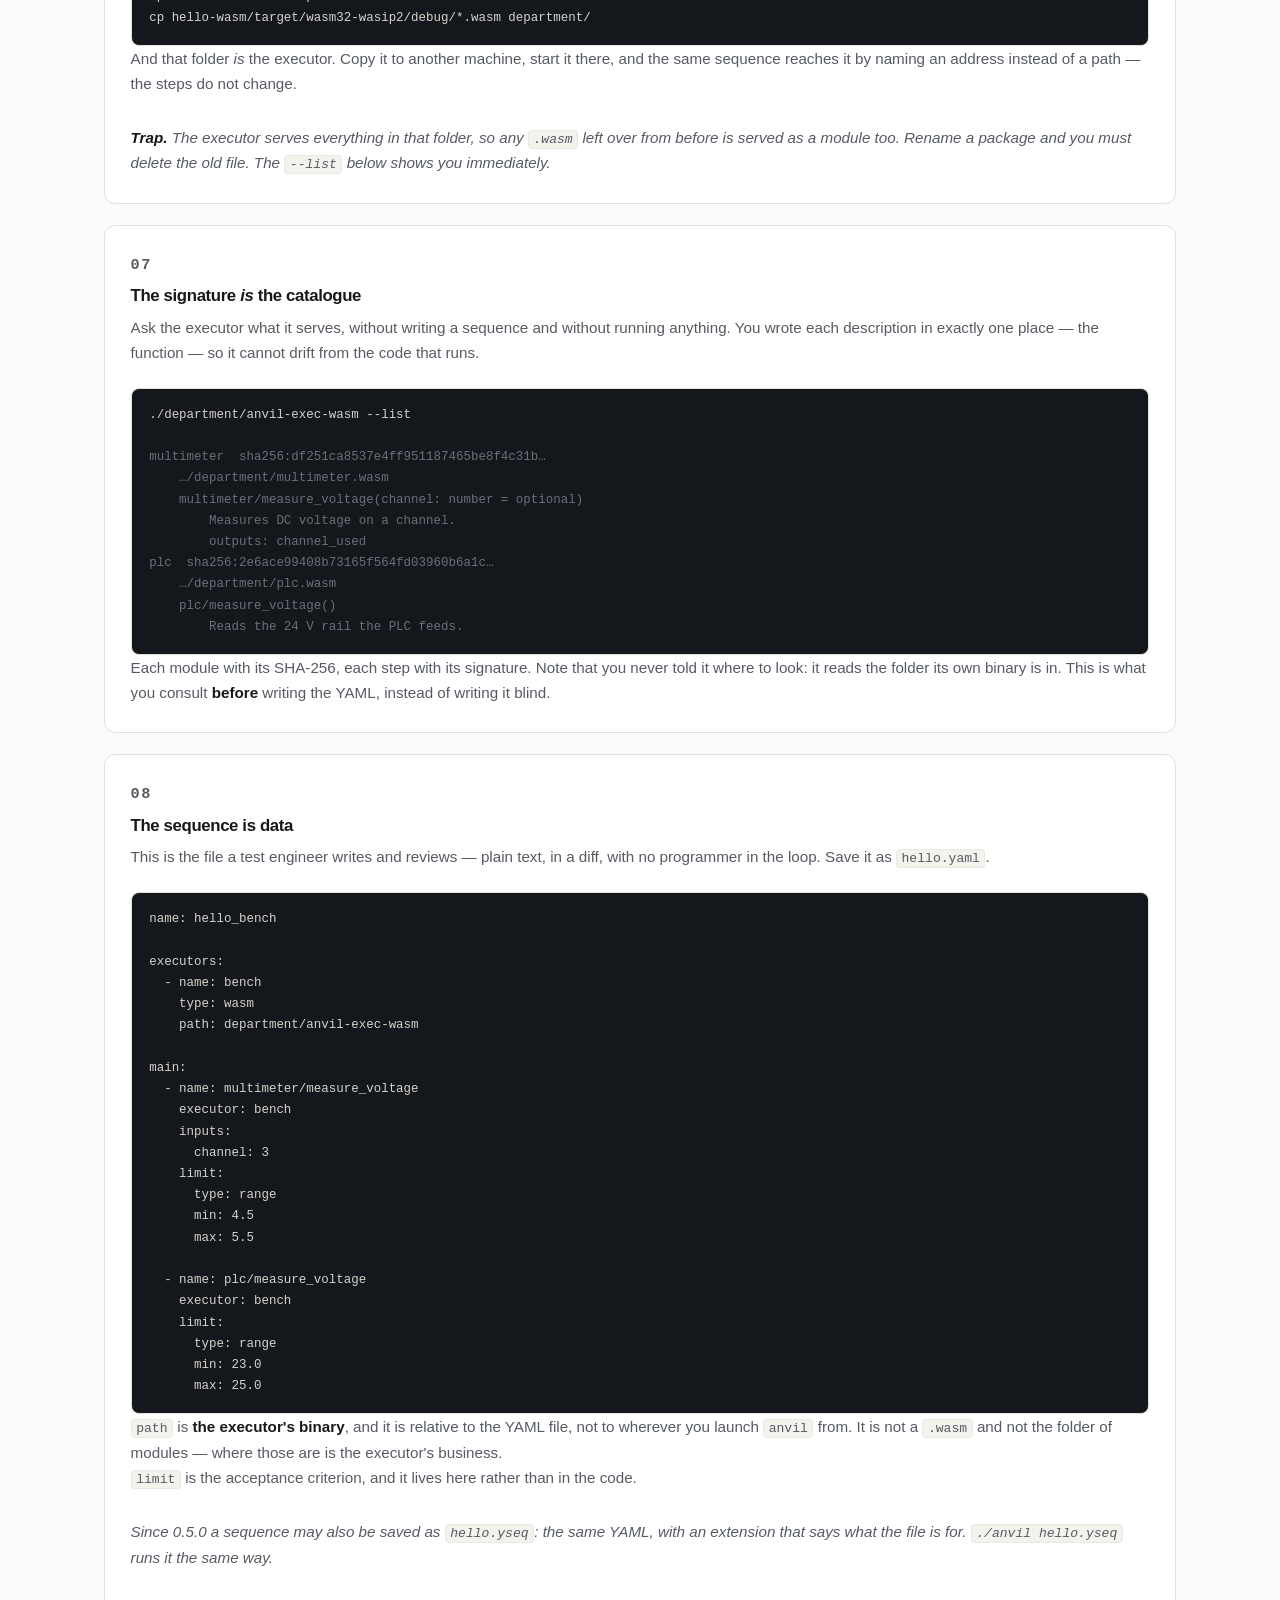
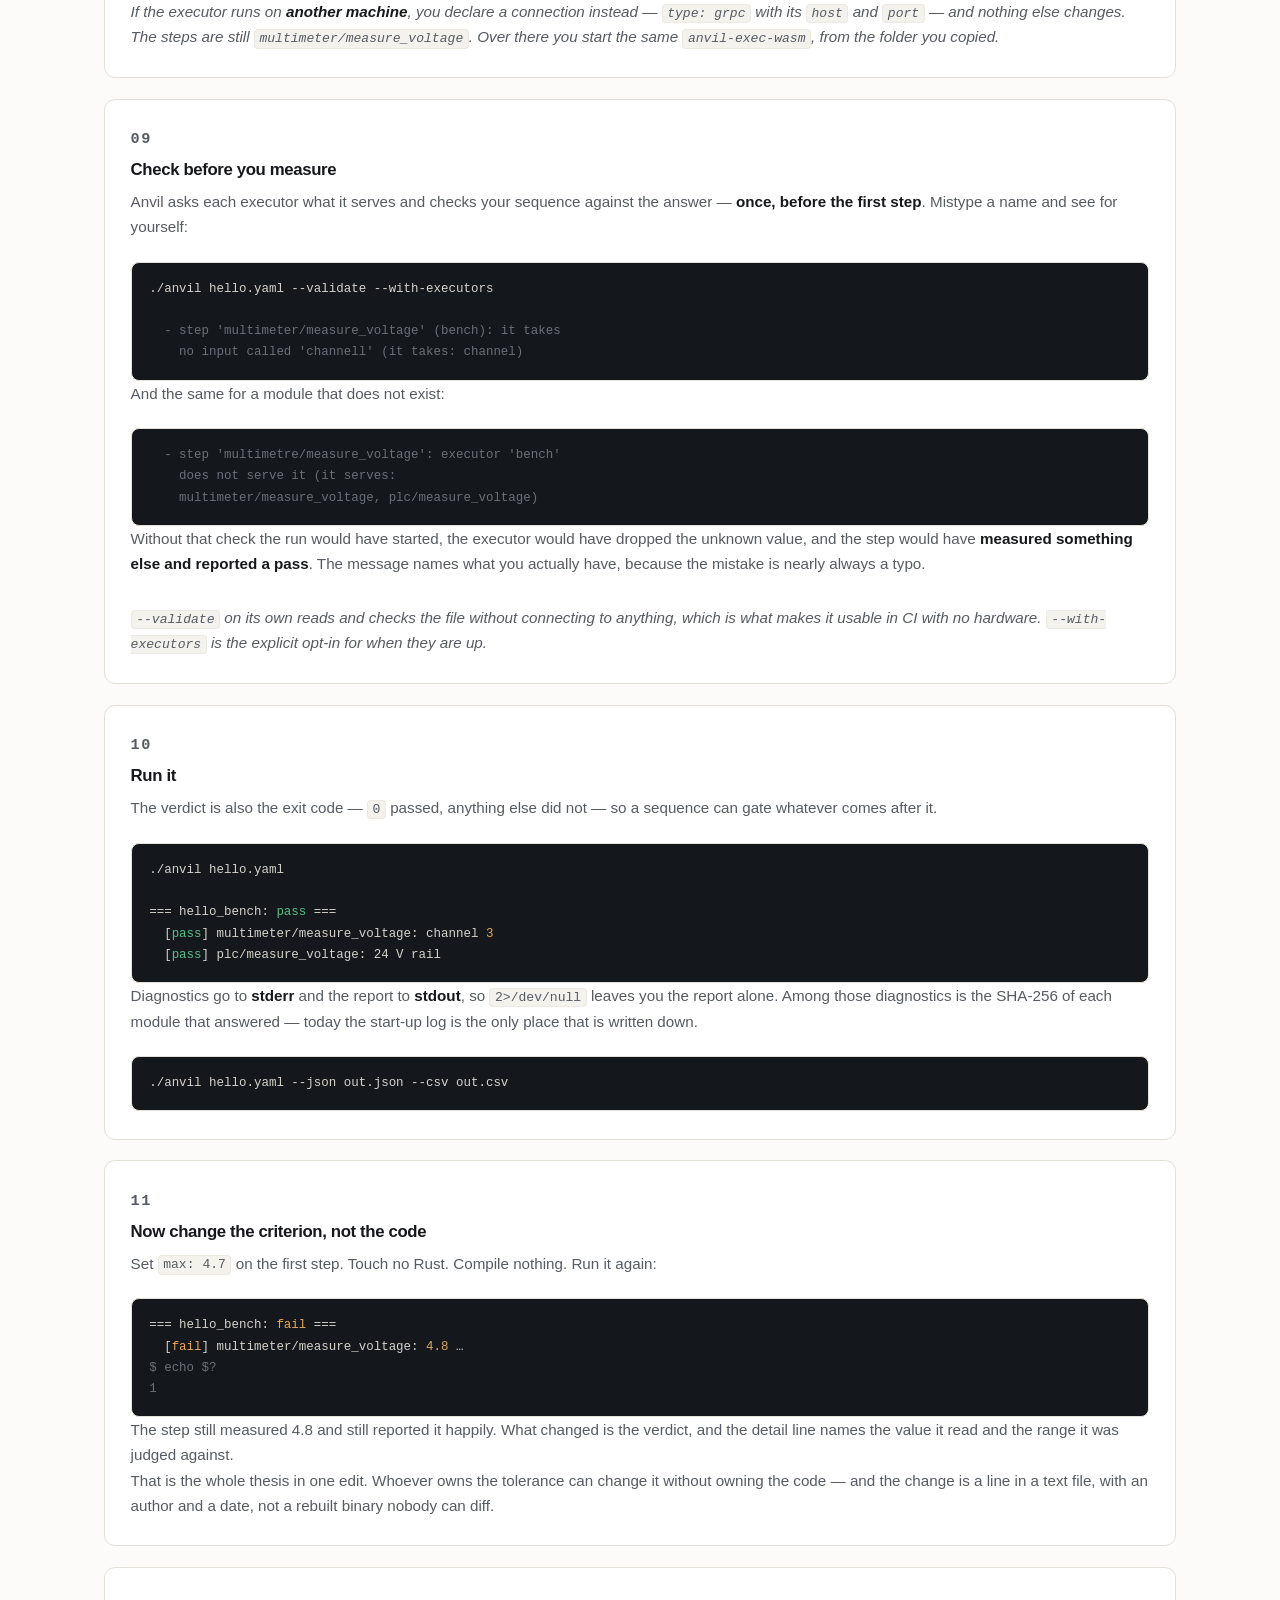
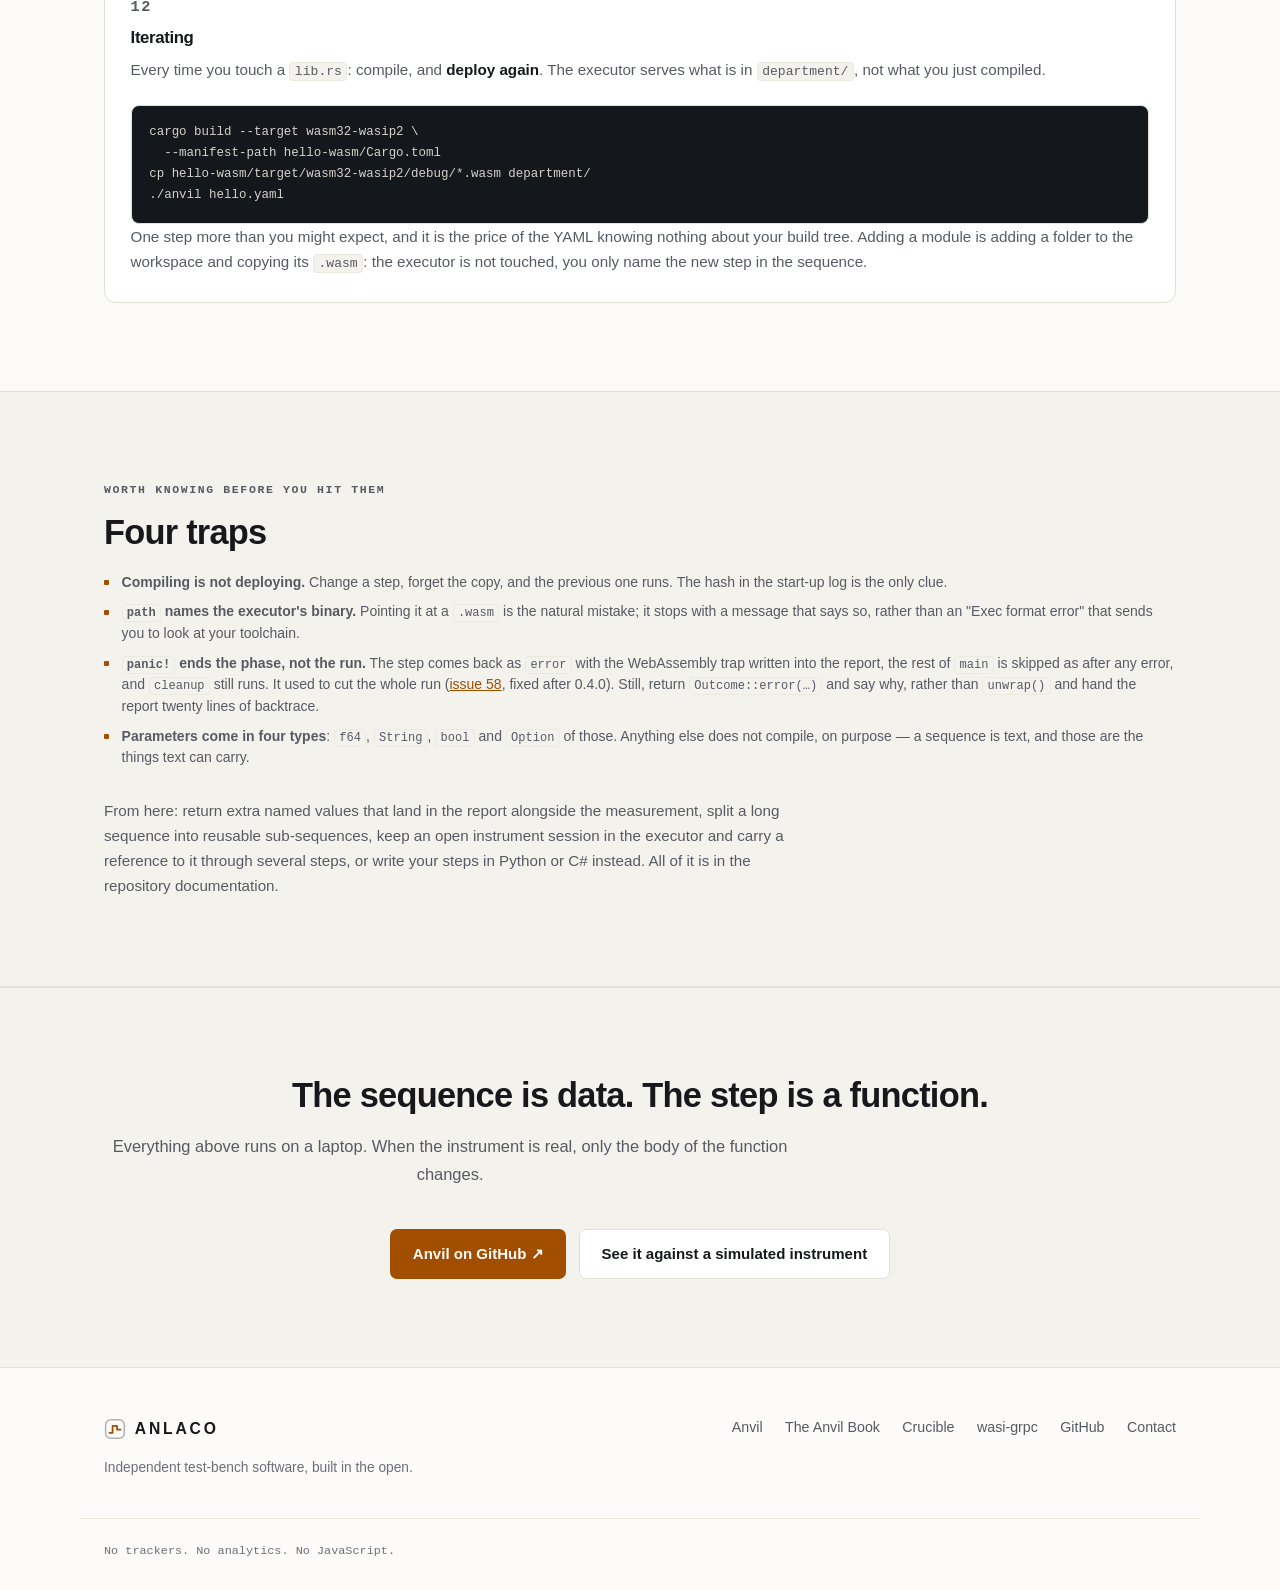
==== commit 251d0585: "style: CSS-only motion, and a hover-open Products menu Scroll-driven reveals, a shrinking nav shadow" ====
--- a/quickstart.html
+++ b/quickstart.html
@@ -32,7 +32,20 @@
       <a href="/#stack">The stack</a>
       <a href="/#demo">Demo</a>
       <a href="/#status">Status</a>
-      <a href="/anvil/">Book</a>
+      <div class="nav-drop">
+        <input type="checkbox" id="products-toggle" class="nav-drop-toggle" aria-label="Products menu">
+        <label for="products-toggle" class="nav-drop-summary">Products</label>
+        <div class="nav-drop-panel">
+          <a class="nav-drop-item" href="/anvil/">
+            <span class="nav-drop-name">Anvil</span>
+            <span class="nav-drop-desc">The Anvil Book — read it end to end</span>
+          </a>
+          <a class="nav-drop-item" href="https://github.com/anlaco/Crucible">
+            <span class="nav-drop-name">Crucible</span>
+            <span class="nav-drop-desc">Repository — no book yet, the README is the doc</span>
+          </a>
+        </div>
+      </div>
       <a class="nav-cta" href="https://github.com/anlaco/anvil">Anvil&nbsp;↗</a>
     </nav>
   </div>
--- a/style.css
+++ b/style.css
@@ -102,7 +102,29 @@
   background: color-mix(in srgb, var(--bg) 88%, transparent);
   backdrop-filter: saturate(180%) blur(12px);
   border-bottom: 1px solid var(--line);
-}
+  box-shadow: 0 0 0 rgba(20,23,27,0);
+}
+/* Deepens the header's shadow as the page scrolls under it — a scroll-driven
+   effect, so browsers without it (Firefox, older Safari) just keep the flat
+   bar above, never a hidden or half-applied one. */
+@supports (animation-timeline: scroll()) {
+  .nav {
+    animation: nav-shadow linear both;
+    animation-timeline: scroll(root);
+    animation-range: 0 240px;
+  }
+}
+@keyframes nav-shadow {
+  from { box-shadow: 0 0 0 rgba(20,23,27,0); }
+  to   { box-shadow: var(--shadow); }
+}
+.nav nav a { position: relative; }
+.nav nav a:not(.nav-cta)::after {
+  content: ""; position: absolute; left: 0; right: 100%; bottom: -.3rem;
+  height: 2px; background: var(--accent);
+  transition: right .2s ease;
+}
+.nav nav a:not(.nav-cta):hover::after { right: 0; }
 .nav-inner {
   max-width: var(--wrap); margin: 0 auto; padding: .85rem 1.5rem;
   display: flex; align-items: center; justify-content: space-between; gap: 1rem;
@@ -117,6 +139,87 @@
 .nav-cta { color: var(--accent) !important; font-weight: 600 !important; }
 @media (max-width: 780px) {
   .nav nav a:not(.nav-cta) { display: none; }
+  .nav-drop { display: none; }
+}
+
+/* ── Products dropdown ──────────────────────────────────────────────
+   No JS: a visually-hidden checkbox + its <label> as the trigger. Not
+   <details>/<summary> — Chrome wraps details content in an internal
+   ::details-content box that stays content-visibility:hidden until the
+   [open] attribute is set, which no author CSS can override on :hover,
+   so the panel would only ever open on click. Plain elements don't have
+   that problem. */
+.nav-drop { position: relative; }
+.nav-drop-toggle {
+  position: absolute; width: 1px; height: 1px; opacity: 0; overflow: hidden;
+}
+.nav-drop-summary {
+  position: relative; cursor: pointer; color: var(--ink-2);
+  font-size: .9rem; font-weight: 500; user-select: none;
+  display: flex; align-items: center; gap: .35rem;
+  transition: color .15s;
+}
+.nav-drop-summary::before {
+  content: ""; position: absolute; left: 0; right: 100%; bottom: -.3rem;
+  height: 2px; background: var(--accent);
+  transition: right .2s ease;
+}
+.nav-drop-summary::after {
+  content: ""; width: 6px; height: 6px;
+  border-right: 1.6px solid currentColor; border-bottom: 1.6px solid currentColor;
+  transform: translateY(-2px) rotate(45deg); transition: transform .18s;
+}
+.nav-drop-toggle:focus-visible + .nav-drop-summary {
+  outline: 2px solid var(--accent); outline-offset: 3px; border-radius: 3px;
+}
+.nav-drop:hover .nav-drop-summary,
+.nav-drop:focus-within .nav-drop-summary,
+.nav-drop-toggle:checked ~ .nav-drop-summary { color: var(--ink); }
+.nav-drop:hover .nav-drop-summary::after,
+.nav-drop:focus-within .nav-drop-summary::after,
+.nav-drop-toggle:checked ~ .nav-drop-summary::after {
+  transform: translateY(1px) rotate(-135deg);
+}
+.nav-drop:hover .nav-drop-summary::before,
+.nav-drop:focus-within .nav-drop-summary::before,
+.nav-drop-toggle:checked ~ .nav-drop-summary::before { right: 0; }
+
+/* Opens on hover, like TestStand's. The checkbox stays underneath only as
+   the touch/keyboard fallback: tap the label to toggle :checked, Tab to it
+   and Space/Enter does the same, or Tab past it into the panel's own links
+   which keeps :focus-within true. */
+.nav-drop-panel {
+  display: none;
+  position: absolute; top: 100%; left: 50%;
+  transform: translateX(-50%);
+  background: var(--surface); border: 1px solid var(--line);
+  border-radius: 11px; box-shadow: var(--shadow);
+  padding: .9rem .5rem .5rem; margin-top: .5rem; width: 280px;
+}
+.nav-drop:hover .nav-drop-panel,
+.nav-drop:focus-within .nav-drop-panel,
+.nav-drop-toggle:checked ~ .nav-drop-panel {
+  display: block; animation: drop-in .16s ease-out both;
+}
+/* Bridges the gap above the panel so the pointer never leaves a hovered
+   box on the way down from the summary — without it, hover flickers shut. */
+.nav-drop-panel::before {
+  content: ""; position: absolute; left: 0; right: 0; top: -.9rem; height: .9rem;
+}
+@keyframes drop-in {
+  from { opacity: 0; transform: translateX(-50%) translateY(-4px); }
+  to   { opacity: 1; transform: translateX(-50%) translateY(0); }
+}
+.nav-drop-item {
+  display: block; padding: .65rem .8rem; border-radius: 8px;
+  text-decoration: none; transition: background .12s;
+}
+.nav-drop-item:hover { background: var(--bg-alt); }
+.nav-drop-name {
+  display: block; font-weight: 600; font-size: .92rem; color: var(--ink);
+}
+.nav-drop-desc {
+  display: block; font-size: .8rem; color: var(--ink-3); margin-top: .15rem;
 }
 
 /* ── Type scale ─────────────────────────────────────────────────── */
@@ -156,17 +259,38 @@
   display: inline-block; padding: .72rem 1.35rem; border-radius: 7px;
   font-size: .94rem; font-weight: 600; text-decoration: none;
   border: 1px solid transparent; transition: all .15s;
+  position: relative; overflow: hidden;
 }
 .btn-solid { background: var(--accent); color: var(--bg); }
-.btn-solid:hover { background: var(--accent-hi); transform: translateY(-1px); }
+.btn-solid:hover { background: var(--accent-hi); transform: translateY(-1px); box-shadow: var(--shadow); }
 .btn-line { color: var(--ink); border-color: var(--line); background: var(--surface); }
-.btn-line:hover { border-color: var(--accent); color: var(--accent); }
+.btn-line:hover { border-color: var(--accent); color: var(--accent); transform: translateY(-1px); }
+.btn::after {
+  content: ""; position: absolute; inset: 0; border-radius: inherit;
+  background: linear-gradient(115deg, transparent 30%, rgba(255,255,255,.35) 48%, transparent 66%);
+  transform: translateX(-120%); transition: transform .5s ease;
+}
+.btn:hover::after { transform: translateX(120%); }
 
 /* ── Hero ───────────────────────────────────────────────────────── */
-.hero { padding: 5.5rem 0 4.5rem; border-bottom: 1px solid var(--line); }
+.hero {
+  padding: 5.5rem 0 4.5rem; border-bottom: 1px solid var(--line);
+  position: relative; overflow: hidden;
+}
+.hero::before {
+  content: ""; position: absolute; inset: -20% -10% auto -10%; height: 140%;
+  background: radial-gradient(560px 360px at 82% 20%, var(--accent-bg), transparent 70%);
+  opacity: .55; pointer-events: none; z-index: 0;
+  animation: hero-drift 16s ease-in-out infinite alternate;
+}
+@keyframes hero-drift {
+  from { transform: translate3d(0,0,0) scale(1); }
+  to   { transform: translate3d(-2%,2%,0) scale(1.06); }
+}
 .hero-grid {
   display: grid; grid-template-columns: 1.05fr .95fr;
   gap: 3.5rem; align-items: center;
+  position: relative; z-index: 1;
 }
 .hero-copy { min-width: 0; }
 @media (max-width: 940px) {
@@ -174,6 +298,18 @@
   .hero-grid { grid-template-columns: 1fr; gap: 2.5rem; }
 }
 
+@keyframes rise-in {
+  from { opacity: 0; transform: translateY(14px); }
+  to   { opacity: 1; transform: translateY(0); }
+}
+.hero-copy > * { animation: rise-in .6s cubic-bezier(.2,.7,.2,1) both; }
+.hero-copy > .eyebrow { animation-delay: .02s; }
+.hero-copy > h1       { animation-delay: .08s; }
+.hero-copy > .lead     { animation-delay: .16s; }
+.hero-copy > .hook     { animation-delay: .24s; }
+.hero-copy > .cta      { animation-delay: .32s; }
+.hero-grid > .term { animation: rise-in .7s cubic-bezier(.2,.7,.2,1) .3s both; }
+
 /* ── Terminal ───────────────────────────────────────────────────── */
 .term {
   background: var(--code-bg); border: 1px solid var(--line);
@@ -202,6 +338,11 @@
 .c-ok { color: #57c08a; }
 .c-n  { color: #e0a75a; }
 .c-d  { color: #6a7079; }
+
+.term pre::after {
+  content: "▍"; color: #f0a653; animation: blink 1.1s steps(1) infinite;
+}
+@keyframes blink { 50% { opacity: 0; } }
 
 /* ── Hero hook ──────────────────────────────────────────────────── */
 .hook {
@@ -294,9 +435,9 @@
   background: var(--surface); border: 1px solid var(--line);
   border-radius: 11px; padding: 1.7rem 1.6rem;
   display: flex; flex-direction: column;
-  transition: border-color .15s, transform .15s;
-}
-.card:hover { border-color: var(--accent); transform: translateY(-2px); }
+  transition: border-color .15s, transform .15s, box-shadow .15s;
+}
+.card:hover { border-color: var(--accent); transform: translateY(-3px); box-shadow: var(--shadow); }
 .card-head {
   display: flex; align-items: center; justify-content: space-between;
   gap: .7rem; flex-wrap: wrap; margin-bottom: .15rem;
@@ -333,6 +474,15 @@
 }
 .chip-live { color: var(--ok); background: var(--ok-bg); }
 .chip-wip  { color: var(--wip); background: var(--wip-bg); }
+.chip-live::before {
+  content: ""; display: inline-block; width: 6px; height: 6px;
+  margin-right: .4em; border-radius: 50%; background: var(--ok);
+  animation: chip-pulse 1.8s ease-in-out infinite;
+}
+@keyframes chip-pulse {
+  0%, 100% { opacity: 1; box-shadow: 0 0 0 0 color-mix(in srgb, var(--ok) 45%, transparent); }
+  50%      { opacity: .6; box-shadow: 0 0 0 3px color-mix(in srgb, var(--ok) 0%, transparent); }
+}
 
 /* ── Principles ─────────────────────────────────────────────────── */
 .principles {
@@ -408,8 +558,33 @@
 }
 .footer-note p { font-family: var(--mono); font-size: .74rem; color: var(--ink-3); }
 
+/* ── Scroll reveal ──────────────────────────────────────────────────
+   Ties opacity/position to how far an element has scrolled into view.
+   Gated behind @supports so a browser without it (Firefox, older Safari)
+   never sees the 0%-keyframe state — it just keeps the plain layout. */
+@supports (animation-timeline: view()) {
+  .card, .step, .lic-card, .status-list dt,
+  .principles li, .diagram {
+    animation: rise-in linear both;
+    animation-timeline: view();
+    animation-range: entry 0% cover 35%;
+  }
+  .cards .card:nth-child(2)      { animation-delay: .06s; }
+  .cards .card:nth-child(3)      { animation-delay: .12s; }
+  .steps .step:nth-child(2)      { animation-delay: .08s; }
+  .principles li:nth-child(2n)   { animation-delay: .08s; }
+
+  .d-arrow, .d-arrow-plain {
+    stroke-dasharray: 340; stroke-dashoffset: 340;
+    animation: draw-line linear both;
+    animation-timeline: view();
+    animation-range: entry 10% cover 50%;
+  }
+  @keyframes draw-line { to { stroke-dashoffset: 0; } }
+}
+
 @media (prefers-reduced-motion: reduce) {
   html { scroll-behavior: auto; }
   *, *::before, *::after { transition: none !important; animation: none !important; }
-  .btn-solid:hover, .card:hover { transform: none; }
-}
+  .btn-solid:hover, .btn-line:hover, .card:hover { transform: none; }
+}
